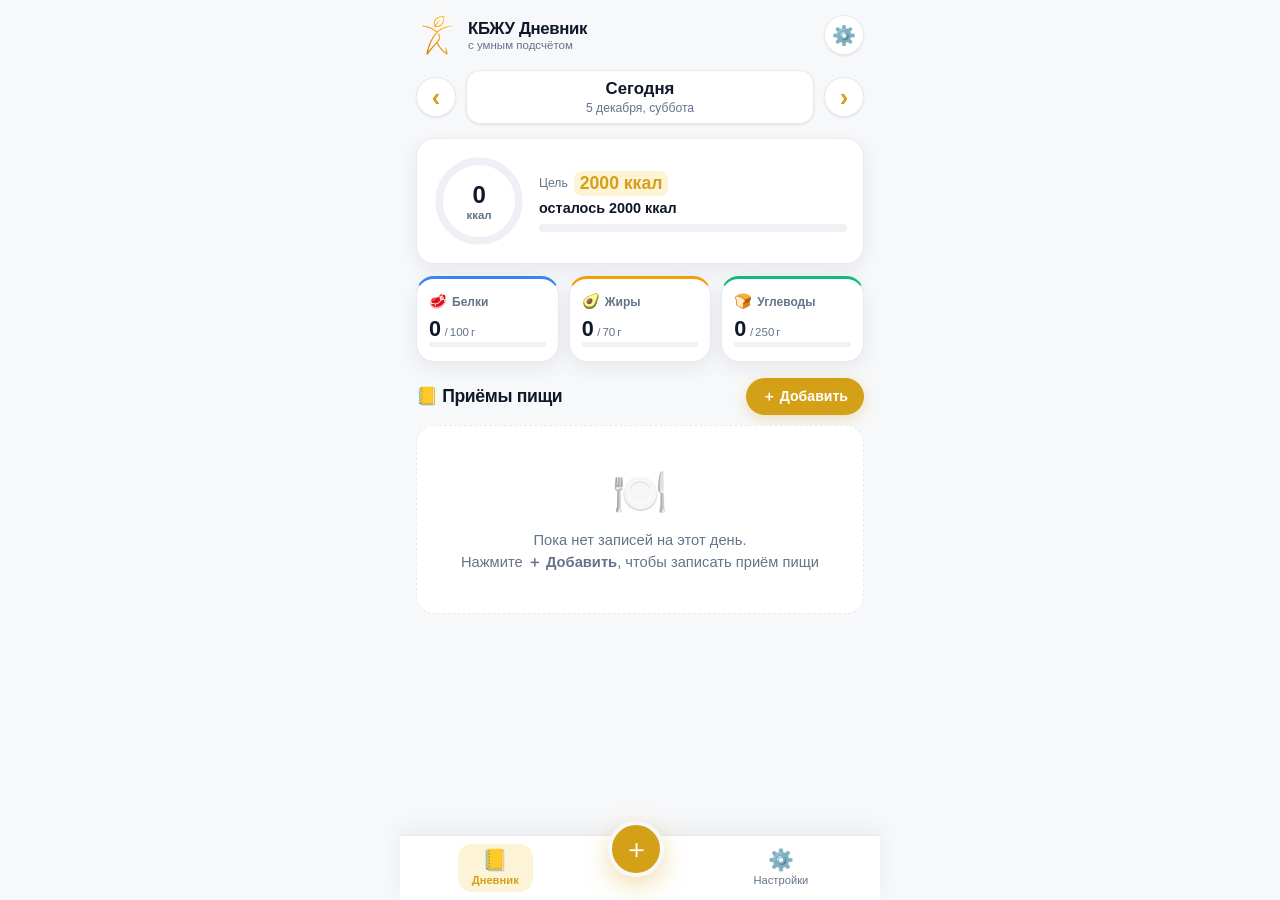
==== index.html @ a39c1c0c "Add edit entry feature" ====
<!DOCTYPE html>
<html lang="ru">
<head>
  <meta charset="UTF-8">
  <meta name="viewport" content="width=device-width, initial-scale=1.0, viewport-fit=cover, user-scalable=no">
  <meta name="theme-color" content="#d4a017">
  <meta name="description" content="Дневник питания: считайте КБЖУ по фото с помощью нейросети">
  <title>КБЖУ Дневник</title>
  <link rel="manifest" href="manifest.webmanifest">
  <link rel="shortcut icon" href="icons/favicon-32.png">
  <link rel="icon" type="image/png" href="icons/favicon-32.png">
  <link rel="apple-touch-icon" href="icons/apple-touch-icon.png">
  <meta name="mobile-web-app-capable" content="yes">
  <meta name="apple-mobile-web-app-capable" content="yes">
  <meta name="apple-mobile-web-app-status-bar-style" content="black-translucent">
  <meta name="apple-mobile-web-app-title" content="КБЖУ">
  <link rel="stylesheet" href="css/style.css">
</head>
<body>
<div id="app">

  <!-- ================= Экран: Дневник ================= -->
  <main class="screen active" id="screen-diary">
    <header class="app-header">
      <div class="header-top">
        <div class="brand">
          <span class="brand-logo"><img src="logo.png" alt="КБЖУ Дневник"></span>
          <div>
            <h1 class="brand-name">КБЖУ Дневник</h1>
            <p class="brand-tag">с умным подсчётом</p>
          </div>
        </div>
        <div class="header-actions">
          <button class="icon-btn soft settings-btn" data-screen="screen-settings" aria-label="Настройки">⚙️</button>
        </div>
      </div>

      <div class="date-nav">
        <button class="icon-btn nav-arrow" id="btn-prev-day" aria-label="Предыдущий день">‹</button>
        <button class="date-btn" id="btn-date" aria-label="Выбрать дату">
          <span class="date-title" id="date-title">Сегодня</span>
          <span class="date-sub" id="date-sub"></span>
        </button>
        <button class="icon-btn nav-arrow" id="btn-next-day" aria-label="Следующий день">›</button>
      </div>
      <input type="date" id="date-picker" class="hidden" tabindex="-1">
    </header>

    <div class="screen-body">

      <!-- Блок калорий -->
      <section class="hero-card card">
        <div class="hero-ring">
          <svg viewBox="0 0 120 120" class="ring-svg">
            <circle class="ring-bg" cx="60" cy="60" r="52"></circle>
            <circle class="ring-fill" id="kcal-ring" cx="60" cy="60" r="52"></circle>
          </svg>
          <div class="ring-center">
            <span class="ring-value" id="kcal-now">0</span>
            <span class="ring-label">ккал</span>
          </div>
        </div>
        <div class="hero-info">
          <div class="hero-goal">
            <span class="hero-goal-label">Цель</span>
            <button class="hero-goal-value" id="btn-date2"> <span id="kcal-goal">2000</span> ккал</button>
          </div>
          <div class="hero-remain" id="kcal-remain">осталось 2000</div>
          <div class="hero-progress">
            <div class="bar"><div class="bar-fill kcal" id="kcal-bar"></div></div>
          </div>
        </div>
      </section>

      <!-- Макронутриенты -->
      <section class="macro-grid">
        <div class="card macro-card protein-card">
          <div class="macro-head">
            <span class="macro-icon">🥩</span>
            <span>Белки</span>
          </div>
          <div class="macro-nums"><b id="protein-now">0</b><span class="macro-slash">/<span id="protein-goal">100</span> г</span></div>
          <div class="bar thin"><div class="bar-fill protein" id="protein-bar"></div></div>
        </div>
        <div class="card macro-card fats-card">
          <div class="macro-head">
            <span class="macro-icon">🥑</span>
            <span>Жиры</span>
          </div>
          <div class="macro-nums"><b id="fats-now">0</b><span class="macro-slash">/<span id="fats-goal">70</span> г</span></div>
          <div class="bar thin"><div class="bar-fill fats" id="fats-bar"></div></div>
        </div>
        <div class="card macro-card carbs-card">
          <div class="macro-head">
            <span class="macro-icon">🍞</span>
            <span>Углеводы</span>
          </div>
          <div class="macro-nums"><b id="carbs-now">0</b><span class="macro-slash">/<span id="carbs-goal">250</span> г</span></div>
          <div class="bar thin"><div class="bar-fill carbs" id="carbs-bar"></div></div>
        </div>
      </section>

      <!-- Избранное -->
      <section class="favorites-section" id="favorites-section">
        <div class="section-head">
          <h2>⭐ Избранное</h2>
          <span class="section-sub" id="fav-count"></span>
        </div>
        <div class="favorites-scroll" id="favorites-list"></div>
      </section>

      <!-- Записи -->
      <section class="entries-section">
        <div class="section-head">
          <h2>📒 Приёмы пищи</h2>
          <button class="btn-add-simple" id="btn-add-simple">＋ Добавить</button>
        </div>
        <div class="entries" id="entries-list"></div>
      </section>

    </div>
  </main>

  <!-- ================= Экран: Настройки ================= -->
  <main class="screen" id="screen-settings">
    <header class="app-header">
      <div class="settings-title">
        <button class="icon-btn soft" data-screen="screen-diary" aria-label="Назад">‹</button>
        <h1 class="page-title">Настройки</h1>
      </div>
    </header>

    <div class="screen-body">
      <section class="card settings-section">
        <h2>🎯 Дневная норма КБЖУ</h2>
        <div class="field">
          <label for="set-cal">Калории, ккал</label>
          <input type="number" id="set-cal" min="0" step="1" inputmode="numeric" autocomplete="off">
        </div>
        <div class="grid-2">
          <div class="field">
            <label for="set-protein">Белки, г</label>
            <input type="number" id="set-protein" min="0" step="1" inputmode="numeric" autocomplete="off">
          </div>
          <div class="field">
            <label for="set-fats">Жиры, г</label>
            <input type="number" id="set-fats" min="0" step="1" inputmode="numeric" autocomplete="off">
          </div>
        </div>
        <div class="field">
          <label for="set-carbs">Углеводы, г</label>
          <input type="number" id="set-carbs" min="0" step="1" inputmode="numeric" autocomplete="off">
        </div>
      </section>

      <section class="card settings-section">
        <h2>🤖 Нейросеть</h2>
        <p class="hint-center">Готово — нейросеть подключена автоматически. Ключ Gemini хранится только на Cloudflare Worker и не виден в коде приложения.</p>
        <div class="field" style="margin-top: 12px;">
          <label for="set-model">Модель</label>
          <select id="set-model">
            <option value="auto">🤖 Автоматически (рекомендуется)</option>
            <option value="gemini-flash-latest">Gemini Flash Latest</option>
            <option value="gemini-2.5-flash">Gemini 2.5 Flash</option>
            <option value="gemini-2.5-flash-lite">Gemini 2.5 Flash Lite</option>
            <option value="gemini-2.0-flash-preview">Gemini 2.0 Flash Preview</option>
          </select>
        </div>
      </section>

      <section class="card settings-section">
        <h2>📱 Установка на телефон</h2>
        <ol class="help-list">
          <li>Откройте адрес приложения в Chrome на Android</li>
          <li>Меню ⋮ → «Добавить на главный экран» или «Установить приложение»</li>
          <li>Иконка появится на рабочем столе — запускайте как обычное приложение</li>
        </ol>
      </section>

      <div class="settings-actions">
        <button class="primary big full" id="btn-save-settings">Сохранить</button>
        <button class="danger full" id="btn-clear-data">Стереть все данные</button>
      </div>
    </div>
  </main>

  <!-- ================= Нижняя навигация ================= -->
  <nav class="bottom-nav">
    <button class="nav-btn active" data-screen="screen-diary">
      <span class="nav-ico">📒</span><span>Дневник</span>
    </button>
    <button class="nav-fab" id="nav-add" aria-label="Добавить приём пищи">
      <span class="fab-plus">＋</span>
    </button>
    <button class="nav-btn" data-screen="screen-settings">
      <span class="nav-ico">⚙️</span><span>Настройки</span>
    </button>
  </nav>

  <!-- ================= Оверлей: фото / описание / результат ================= -->
  <div class="overlay hidden" id="overlay-add">
    <div class="overlay-inner">

      <!-- Шаг 1: ввод -->
      <section class="flow visible" id="flow-capture">
        <header class="flow-head">
          <h2>Новый приём пищи</h2>
          <button class="icon-btn" id="btn-close-flow" aria-label="Закрыть">✕</button>
        </header>

        <div class="flow-scroll">
          <input type="file" accept="image/*" id="file-input" class="hidden">
          <input type="file" accept="image/*" capture="environment" id="camera-input" class="hidden">

          <div class="photo-area" id="photo-area">
            <img id="photo-preview" class="hidden" alt="Фото блюда">
            <button class="photo-retake hidden" id="btn-retake-photo">↺ Переснять</button>
            <div class="photo-empty" id="photo-empty">
              <div class="photo-ico">🍽️</div>
              <p class="photo-hint">Сфотографируйте блюдо целиком — так расчёт будет точнее</p>
              <button class="primary big" id="btn-take-photo">📷 Сделать фото</button>
              <button class="ghost big" id="btn-choose-photo">🖼 Из галереи</button>
            </div>
          </div>

          <div class="desc-card">
            <div class="desc-head">
              <span class="desc-label">✍️ Описание блюда <span class="desc-optional">(необязательно)</span></span>
              <span class="desc-count" id="desc-count">0 / 300</span>
            </div>
            <textarea id="add-description" rows="3" maxlength="300" placeholder="Например: «овсянка на молоке с бананом и орехами»"></textarea>
            <p class="desc-hint">Может заменить фото — просто опишите блюдо словами</p>
          </div>

          <button class="primary big full" id="btn-analyze" disabled>✨ Рассчитать КБЖУ</button>
          <p class="hint-center" id="analyze-hint">Добавьте фото или опишите блюдо — нейросеть рассчитает КБЖУ</p>
        </div>
      </section>

      <!-- Шаг 2: загрузка -->
      <section class="flow" id="flow-loading">
        <div class="loading-wrap">
          <div class="spinner"></div>
          <p class="loading-text">Нейросеть анализирует…</p>
          <p class="hint-center">Обычно 5–15 секунд</p>
        </div>
      </section>

      <!-- Шаг 3: результат -->
      <section class="flow" id="flow-result">
        <header class="flow-head">
          <h2 id="result-title">Результат</h2>
          <button class="icon-btn" id="btn-close-result" aria-label="Закрыть">✕</button>
        </header>

        <div class="result-scroll">
          <img class="result-photo hidden" id="result-photo" alt="Фото блюда">
          <p class="hint-center accent" id="result-date-note"></p>

          <div class="field">
            <label for="result-name">Название блюда</label>
            <input type="text" id="result-name" placeholder="Например: Овсянка с бананом" autocomplete="off">
          </div>

          <div class="grid-2">
            <div class="field">
              <label for="result-weight">Вес порции, г</label>
              <input type="number" id="result-weight" min="0" step="1" inputmode="decimal" autocomplete="off">
            </div>
            <div class="field">
              <label for="result-cal">Калории, ккал</label>
              <input type="number" id="result-cal" min="0" step="1" inputmode="decimal" autocomplete="off">
            </div>
          </div>

          <div class="grid-3">
            <div class="field">
              <label for="result-protein">Белки, г</label>
              <input type="number" id="result-protein" min="0" step="0.1" inputmode="decimal" autocomplete="off">
            </div>
            <div class="field">
              <label for="result-fats">Жиры, г</label>
              <input type="number" id="result-fats" min="0" step="0.1" inputmode="decimal" autocomplete="off">
            </div>
            <div class="field">
              <label for="result-carbs">Углеводы, г</label>
              <input type="number" id="result-carbs" min="0" step="0.1" inputmode="decimal" autocomplete="off">
            </div>
          </div>

          <div class="field">
            <label for="result-desc">Описание</label>
            <textarea id="result-desc" rows="2" maxlength="300" placeholder="Дополнительная информация о приёме пищи"></textarea>
          </div>

          <button class="primary big full" id="btn-save-result">✓ Сохранить в дневник</button>
          <button class="fav-btn full" id="btn-save-favorite">⭐ Сохранить в избранное</button>
          <div class="result-row">
            <button class="ghost" id="btn-back-capture">↺ Переснять</button>
            <button class="danger ghost" id="btn-delete-result">🗑 Удалить</button>
          </div>
        </div>
      </section>

    </div>
  </div>

  <div class="toast" id="toast"></div>
</div>

<script src="js/db.js"></script>
<script src="js/api.js"></script>
<script src="js/app.js"></script>
<script>
  if ('serviceWorker' in navigator) {
    window.addEventListener('load', () => {
      navigator.serviceWorker.register('./sw.js').catch(() => {});
    });
  }
</script>
</body>
</html>
---- css/style.css ----
/* ============================================================
   КБЖУ Дневник — премиальный минимализм
   Без градиентов, золотая палитра
   ============================================================ */

* {
  box-sizing: border-box;
  margin: 0;
  padding: 0;
  -webkit-tap-highlight-color: transparent;
}

:root {
  --bg: #f7f8fa;
  --card: #ffffff;
  --text: #0f172a;
  --text-2: #64748b;
  --text-3: #94a3b8;
  --border: #e7eaf0;
  --primary: #d4a017;
  --primary-dark: #b8860b;
  --primary-light: #fdf3d7;
  --accent-blue: #3b82f6;
  --accent-green: #10b981;
  --accent-yellow: #f59e0b;
  --danger: #ef4444;
  --shadow-sm: 0 1px 3px rgba(15, 23, 42, 0.06), 0 1px 2px rgba(15, 23, 42, 0.04);
  --shadow-md: 0 6px 20px rgba(15, 23, 42, 0.07);
  --shadow-lg: 0 16px 40px rgba(15, 23, 42, 0.14);
  --radius: 18px;
  --radius-sm: 12px;
  font-size: 16px;
}

html, body {
  height: 100%;
  overflow: hidden;
  overscroll-behavior: none;
}

body {
  font-family: -apple-system, BlinkMacSystemFont, 'Segoe UI', Roboto, 'Noto Sans', sans-serif;
  background: var(--bg);
  color: var(--text);
  -webkit-user-select: none;
  user-select: none;
  font-feature-settings: 'tnum' 1, 'cv05' 1;
  -webkit-font-smoothing: antialiased;
}

#app {
  height: 100dvh;
  max-width: 480px;
  margin: 0 auto;
  display: flex;
  flex-direction: column;
  background: var(--bg);
  position: relative;
}

input, textarea, select {
  -webkit-user-select: text;
  user-select: text;
}

button {
  border: none;
  font-family: inherit;
  font-size: 1rem;
  cursor: pointer;
  background: none;
  color: inherit;
  touch-action: manipulation;
}

input[type="number"]::-webkit-inner-spin-button,
input[type="number"]::-webkit-outer-spin-button {
  -webkit-appearance: none;
  margin: 0;
}

.hidden { display: none !important; }

/* ============ Анимации ============ */

@keyframes fade-up {
  from { opacity: 0; transform: translateY(14px); }
  to   { opacity: 1; transform: none; }
}

@keyframes fade-in {
  from { opacity: 0; }
  to   { opacity: 1; }
}

@keyframes scale-in {
  from { opacity: 0; transform: scale(0.96); }
  to   { opacity: 1; transform: scale(1); }
}

@keyframes pulse-glow {
  0%, 100% { box-shadow: 0 8px 24px rgba(212, 160, 23, 0.28); }
  50%      { box-shadow: 0 8px 32px rgba(212, 160, 23, 0.42); }
}

@keyframes spin {
  to { transform: rotate(360deg); }
}

/* ============ Экраны ============ */
.screen {
  display: none;
  flex: 1;
  overflow-y: auto;
  padding: 0 16px calc(96px + env(safe-area-inset-bottom));
  -webkit-overflow-scrolling: touch;
  scrollbar-width: none;
}
.screen::-webkit-scrollbar { display: none; }
.screen.active {
  display: block;
  animation: fade-in 0.22s ease;
}

.screen-body {
  margin-top: 4px;
}

/* ============ Шапка ============ */
.app-header {
  position: sticky;
  top: 0;
  z-index: 10;
  background: var(--bg);
  padding: calc(14px + env(safe-area-inset-top)) 0 10px;
}

.header-top {
  display: flex;
  align-items: center;
  justify-content: space-between;
  margin-bottom: 14px;
}

.brand {
  display: flex;
  align-items: center;
  gap: 10px;
}

.brand-logo {
  width: 42px;
  height: 42px;
  display: flex;
  align-items: center;
  justify-content: center;
  font-size: 1.5rem;
  flex-shrink: 0;
}

.brand-logo img {
  width: 100%;
  height: 100%;
  object-fit: contain;
  display: block;
}

.brand-name {
  font-size: 1.05rem;
  font-weight: 800;
  line-height: 1.2;
  color: var(--text);
  letter-spacing: -0.02em;
}

.brand-tag {
  font-size: 0.72rem;
  color: var(--text-2);
}

.header-actions {
  display: flex;
  gap: 8px;
}

.icon-btn {
  width: 40px;
  height: 40px;
  border-radius: 50%;
  display: flex;
  align-items: center;
  justify-content: center;
  font-size: 1.2rem;
  flex-shrink: 0;
  transition: transform 0.15s ease, background 0.15s ease;
}
.icon-btn:active { transform: scale(0.9); }

.icon-btn.soft {
  background: var(--card);
  border: 1px solid var(--border);
  box-shadow: var(--shadow-sm);
  color: var(--text);
}

/* Навигация по дате */
.date-nav {
  display: flex;
  align-items: center;
  gap: 10px;
}

.nav-arrow {
  background: var(--card);
  border: 1px solid var(--border);
  color: var(--primary);
  box-shadow: var(--shadow-sm);
  font-size: 1.6rem;
  font-weight: 700;
  transition: transform 0.15s ease;
}
.nav-arrow:active { transform: scale(0.88); }

.date-btn {
  flex: 1;
  display: flex;
  flex-direction: column;
  align-items: center;
  padding: 8px 10px;
  border-radius: 14px;
  background: var(--card);
  border: 1px solid var(--border);
  box-shadow: var(--shadow-sm);
  transition: border-color 0.2s;
}
.date-btn:active { border-color: var(--primary); }
.date-title { font-weight: 800; font-size: 1.05rem; }
.date-sub { font-size: 0.76rem; color: var(--text-2); margin-top: 2px; }

.page-title {
  font-size: 1.3rem;
  font-weight: 800;
  letter-spacing: -0.02em;
}

.settings-title {
  display: flex;
  align-items: center;
  gap: 12px;
}

/* ============ Карточки ============ */
.card {
  background: var(--card);
  border-radius: var(--radius);
  box-shadow: var(--shadow-md);
  border: 1px solid var(--border);
  animation: fade-up 0.35s cubic-bezier(0.22, 1, 0.36, 1) both;
}

/* ============ Hero-карточка калорий ============ */
.hero-card {
  display: flex;
  align-items: center;
  gap: 14px;
  padding: 16px;
  margin-bottom: 12px;
  background: var(--card);
  border: 1px solid var(--border);
  animation-delay: 0.02s;
  min-width: 0;
}

.hero-ring {
  position: relative;
  width: 92px;
  height: 92px;
  flex-shrink: 0;
}

.ring-svg {
  width: 92px;
  height: 92px;
  transform: rotate(-90deg);
}

.ring-bg {
  fill: none;
  stroke: #eef0f5;
  stroke-width: 10;
}

.ring-fill {
  fill: none;
  stroke: var(--primary);
  stroke-width: 10;
  stroke-linecap: round;
  stroke-dasharray: 326.7;
  stroke-dashoffset: 326.7;
  transition: stroke-dashoffset 0.9s cubic-bezier(0.22, 1, 0.36, 1);
}

.ring-center {
  position: absolute;
  inset: 0;
  display: flex;
  flex-direction: column;
  align-items: center;
  justify-content: center;
}

.ring-value {
  font-size: 1.5rem;
  font-weight: 800;
  font-variant-numeric: tabular-nums;
  letter-spacing: -0.02em;
}

.ring-label {
  font-size: 0.72rem;
  color: var(--text-2);
  font-weight: 600;
}

.hero-info {
  flex: 1;
  min-width: 0;
}

.hero-goal {
  display: flex;
  align-items: center;
  gap: 6px;
}

.hero-goal-label {
  font-size: 0.76rem;
  color: var(--text-2);
}

.hero-goal-value {
  font-size: 1.1rem;
  font-weight: 800;
  color: var(--primary);
  padding: 2px 6px;
  border-radius: 8px;
  background: var(--primary-light);
}

.hero-remain {
  font-size: 0.9rem;
  font-weight: 600;
  color: var(--text);
  margin-top: 4px;
  min-width: 0;
  overflow: hidden;
  text-overflow: ellipsis;
  white-space: nowrap;
}

.hero-progress {
  margin-top: 8px;
}

/* Бары прогресса */
.bar {
  height: 8px;
  background: #f0f1f5;
  border-radius: 999px;
  overflow: hidden;
}
.bar.thin { height: 5px; }

.bar-fill {
  height: 100%;
  border-radius: 999px;
  width: 0%;
  transition: width 0.7s cubic-bezier(0.22, 1, 0.36, 1);
}
.bar-fill.kcal { background: var(--primary); }
.bar-fill.protein { background: var(--accent-blue); }
.bar-fill.fats { background: var(--accent-yellow); }
.bar-fill.carbs { background: var(--accent-green); }
.bar-fill.over { background: var(--danger) !important; }

/* ============ Макронутриенты ============ */
.macro-grid {
  display: grid;
  grid-template-columns: repeat(3, 1fr);
  gap: 10px;
  margin-bottom: 12px;
}

.macro-card {
  padding: 14px 12px;
  min-width: 0;
  transition: transform 0.15s ease, box-shadow 0.2s ease;
  animation-delay: 0.06s;
}
.macro-card:nth-child(2) { animation-delay: 0.1s; }
.macro-card:nth-child(3) { animation-delay: 0.14s; }
.macro-card:active {
  transform: translateY(-1px) scale(0.98);
  box-shadow: var(--shadow-lg);
}

.protein-card { border-top: 3px solid var(--accent-blue); }
.fats-card { border-top: 3px solid var(--accent-yellow); }
.carbs-card { border-top: 3px solid var(--accent-green); }

.macro-head {
  display: flex;
  align-items: center;
  gap: 5px;
  font-size: 0.75rem;
  font-weight: 700;
  color: var(--text-2);
  min-width: 0;
  white-space: nowrap;
  overflow: hidden;
  text-overflow: ellipsis;
}

.macro-icon { font-size: 0.9rem; flex-shrink: 0; }

.macro-nums {
  display: flex;
  align-items: baseline;
  flex-wrap: wrap;
  gap: 2px 4px;
  margin-top: 6px;
  min-width: 0;
  max-width: 100%;
}
.macro-nums b {
  font-size: 1.35rem;
  font-variant-numeric: tabular-nums;
  letter-spacing: -0.02em;
  overflow: hidden;
}
.macro-slash {
  font-size: 0.72rem;
  color: var(--text-2);
  display: flex;
  gap: 2px;
  white-space: nowrap;
  overflow: hidden;
}

/* ============ Секции ============ */
.section-head {
  display: flex;
  align-items: center;
  justify-content: space-between;
  margin: 16px 0 10px;
  gap: 10px;
  min-width: 0;
}
.section-head h2 {
  font-size: 1.1rem;
  font-weight: 800;
  letter-spacing: -0.02em;
  min-width: 0;
  white-space: nowrap;
  overflow: hidden;
  text-overflow: ellipsis;
}
.section-sub {
  font-size: 0.76rem;
  color: var(--text-2);
  background: var(--card);
  border: 1px solid var(--border);
  padding: 3px 10px;
  border-radius: 999px;
}

/* ============ Кнопки ============ */
.btn-add-simple {
  background: var(--primary);
  color: #fff;
  font-weight: 700;
  padding: 9px 16px;
  font-size: 0.88rem;
  border-radius: 999px;
  box-shadow: 0 4px 14px rgba(212, 160, 23, 0.28);
  transition: transform 0.15s ease, box-shadow 0.2s ease;
  flex-shrink: 0;
  white-space: nowrap;
}
.btn-add-simple:active {
  transform: scale(0.94);
  box-shadow: 0 2px 8px rgba(212, 160, 23, 0.2);
}

.primary {
  background: var(--primary);
  color: #fff;
  font-weight: 700;
  border-radius: 14px;
  padding: 14px 20px;
  font-size: 1rem;
  box-shadow: 0 6px 18px rgba(212, 160, 23, 0.28);
  transition: transform 0.15s ease, box-shadow 0.2s ease, opacity 0.2s;
}
.primary:active {
  transform: scale(0.97) translateY(1px);
  box-shadow: 0 3px 10px rgba(212, 160, 23, 0.22);
}
.primary:disabled {
  background: #d8dae3;
  color: #fff;
  box-shadow: none;
  cursor: not-allowed;
}
.primary.big { padding: 16px 20px; font-size: 1.05rem; border-radius: 16px; }
.primary.full, .ghost.full, .fav-btn.full { width: 100%; }

.ghost {
  background: var(--primary-light);
  color: var(--primary-dark);
  font-weight: 700;
  border-radius: 14px;
  padding: 13px 20px;
  font-size: 0.95rem;
  transition: background 0.2s ease, transform 0.15s ease;
}
.ghost:active { background: #f5ecd5; transform: scale(0.97); }
.ghost.big { padding: 15px 20px; font-size: 1rem; }

.fav-btn {
  background: var(--accent-green);
  color: #fff;
  font-weight: 700;
  border-radius: 14px;
  padding: 14px 20px;
  font-size: 1rem;
  margin-top: 8px;
  box-shadow: 0 6px 18px rgba(16, 185, 129, 0.28);
  transition: transform 0.15s ease, box-shadow 0.2s ease;
}
.fav-btn:active {
  transform: scale(0.97);
  box-shadow: 0 3px 10px rgba(16, 185, 129, 0.22);
}

.btn-key {
  width: 100%;
  margin-top: 12px;
  padding: 12px;
  border-radius: var(--radius-sm);
  background: var(--bg);
  color: var(--text);
  font-weight: 600;
  font-size: 0.92rem;
  border: 1px solid var(--border);
}
.btn-key:active { background: #eceef5; }

.danger { color: var(--danger); }
.danger.ghost {
  background: #fef2f2;
  color: var(--danger);
}
.danger.full {
  background: #fef2f2;
  color: var(--danger);
  width: 100%;
  border-radius: 14px;
  padding: 13px;
  font-weight: 700;
  transition: background 0.2s ease;
}
.danger.full:active { background: #fde2e2; }

/* ============ Формы ============ */
.field { margin-bottom: 12px; }
.field:last-child { margin-bottom: 0; }

.field label {
  display: block;
  font-size: 0.84rem;
  color: var(--text-2);
  margin-bottom: 6px;
  font-weight: 600;
}

.field input,
.field textarea,
.field select {
  width: 100%;
  padding: 12px 14px;
  border: 1.5px solid var(--border);
  border-radius: var(--radius-sm);
  font-size: 1rem;
  font-family: inherit;
  background: var(--bg);
  color: var(--text);
  outline: none;
  transition: border-color 0.2s, box-shadow 0.2s, background 0.2s;
}
.field input:focus,
.field textarea:focus,
.field select:focus {
  border-color: var(--primary);
  background: #fff;
  box-shadow: 0 0 0 3px rgba(212, 160, 23, 0.1);
}
.field textarea { resize: none; }

.grid-2 {
  display: grid;
  grid-template-columns: 1fr 1fr;
  gap: 10px;
}
.grid-3 {
  display: grid;
  grid-template-columns: repeat(3, 1fr);
  gap: 8px;
}

/* ============ Настройки ============ */
.settings-section {
  padding: 16px;
  margin-bottom: 14px;
}
.settings-section:nth-child(2) { animation-delay: 0.05s; }
.settings-section:nth-child(3) { animation-delay: 0.1s; }
.settings-section h2 {
  font-size: 1.02rem;
  font-weight: 800;
  margin-bottom: 14px;
  letter-spacing: -0.01em;
}

.help-list {
  padding-left: 18px;
  font-size: 0.9rem;
  line-height: 1.7;
}

.settings-actions {
  display: flex;
  flex-direction: column;
  gap: 10px;
  margin-top: 20px;
  padding-bottom: 20px;
}

/* ============ Записи дневника ============ */
.entries {
  display: flex;
  flex-direction: column;
  gap: 10px;
}

.entry-card {
  background: var(--card);
  border-radius: 14px;
  border: 1px solid var(--border);
  box-shadow: var(--shadow-sm);
  overflow: hidden;
  animation: fade-up 0.4s cubic-bezier(0.22, 1, 0.36, 1) both;
  transition: transform 0.15s ease, box-shadow 0.2s ease;
}
.entry-card:active {
  transform: scale(0.99);
  box-shadow: var(--shadow-md);
}

.entry-main {
  display: flex;
  align-items: center;
  gap: 10px;
  padding: 12px;
  min-width: 0;
}

.entry-photo-wrap {
  width: 56px;
  height: 56px;
  border-radius: var(--radius-sm);
  overflow: hidden;
  background: var(--primary-light);
  display: flex;
  align-items: center;
  justify-content: center;
  flex-shrink: 0;
}
.entry-photo-wrap img { width: 100%; height: 100%; object-fit: cover; }
.entry-emoji { font-size: 1.7rem; }

.entry-info { flex: 1; min-width: 0; }

.entry-name {
  font-weight: 700;
  font-size: 0.96rem;
  white-space: nowrap;
  overflow: hidden;
  text-overflow: ellipsis;
}

.entry-desc {
  font-size: 0.8rem;
  color: var(--text-2);
  margin-top: 2px;
  white-space: nowrap;
  overflow: hidden;
  text-overflow: ellipsis;
}

.entry-kcal {
  font-weight: 800;
  color: var(--primary);
  font-size: 1.05rem;
  white-space: nowrap;
  font-variant-numeric: tabular-nums;
  flex-shrink: 0;
}

.entry-del {
  padding: 4px;
  color: var(--text-2);
  font-size: 1rem;
  flex-shrink: 0;
  transition: color 0.15s;
}
.entry-del:active { color: var(--danger); }

/* Макросы: переносятся на новую строку, если не влезают */
.entry-macros {
  display: flex;
  flex-wrap: wrap;
  gap: 6px 14px;
  padding: 0 12px 10px 80px;
  font-size: 0.74rem;
  color: var(--text-2);
  min-width: 0;
}
.entry-macros b { color: var(--text); font-weight: 600; }
.entry-macros span { display: flex; align-items: center; gap: 3px; white-space: nowrap; }

.entry-other-row {
  display: flex;
  flex-wrap: wrap;
  align-items: center;
  justify-content: space-between;
  gap: 6px 10px;
  padding: 0 12px 10px 80px;
  min-width: 0;
}

.entry-time {
  font-size: 0.76rem;
  color: var(--text-2);
  white-space: nowrap;
}

.entry-edit-btn {
  color: var(--primary);
  font-size: 0.82rem;
  font-weight: 600;
  padding: 4px 8px;
  border-radius: 8px;
  transition: background 0.15s;
}
.entry-edit-btn:active { background: var(--primary-light); }

.entry-del-btn {
  color: var(--danger);
  font-size: 0.82rem;
  font-weight: 600;
  padding: 4px 8px;
  border-radius: 8px;
  transition: background 0.15s;
}
.entry-del-btn:active { background: #fee; }


.empty-state {
  text-align: center;
  padding: 40px 20px;
  color: var(--text-2);
  background: var(--card);
  border: 1.5px dashed var(--border);
  border-radius: var(--radius);
  animation: fade-up 0.3s ease both;
}
.empty-state .emoji { font-size: 2.8rem; display: block; margin-bottom: 10px; }
.empty-state p { font-size: 0.92rem; line-height: 1.5; }

/* ============ Избранное ============ */
.favorites-section.hidden-section { display: none; }

.favorites-scroll {
  display: flex;
  gap: 10px;
  overflow-x: auto;
  padding: 4px 2px 8px;
  scrollbar-width: none;
  -webkit-overflow-scrolling: touch;
}
.favorites-scroll::-webkit-scrollbar { display: none; }

.fav-chip {
  flex-shrink: 0;
  background: var(--card);
  border: 1px solid var(--border);
  border-radius: 14px;
  padding: 10px 14px;
  min-width: 160px;
  max-width: 220px;
  box-shadow: var(--shadow-sm);
  text-align: left;
  transition: transform 0.15s ease, box-shadow 0.2s ease;
  animation: fade-up 0.4s cubic-bezier(0.22, 1, 0.36, 1) both;
}
.fav-chip:active {
  transform: scale(0.96);
  box-shadow: var(--shadow-md);
}

.fav-chip-name {
  font-weight: 700;
  font-size: 0.9rem;
  white-space: nowrap;
  overflow: hidden;
  text-overflow: ellipsis;
}

.fav-chip-kcal {
  font-size: 0.78rem;
  color: var(--primary);
  font-weight: 700;
  margin-top: 4px;
  font-variant-numeric: tabular-nums;
}

.fav-chip-macros {
  display: flex;
  gap: 8px;
  margin-top: 4px;
  font-size: 0.68rem;
  color: var(--text-2);
}

.fav-chip-del {
  position: absolute;
  top: 6px;
  right: 8px;
  color: var(--text-2);
  font-size: 0.85rem;
  padding: 2px 4px;
  border-radius: 50%;
}
.fav-chip-del:active { color: var(--danger); }

.fav-chip { position: relative; }

.empty-mini {
  text-align: center;
  padding: 14px;
  color: var(--text-2);
  font-size: 0.86rem;
  background: var(--card);
  border: 1.5px dashed var(--border);
  border-radius: var(--radius);
  flex: 1;
  min-width: 100%;
}

/* ============ Нижняя навигация ============ */
.bottom-nav {
  position: fixed;
  bottom: 0;
  left: 50%;
  transform: translateX(-50%);
  width: 100%;
  max-width: 480px;
  background: rgba(255, 255, 255, 0.92);
  backdrop-filter: blur(14px);
  -webkit-backdrop-filter: blur(14px);
  border-top: 1px solid var(--border);
  display: flex;
  align-items: center;
  justify-content: space-around;
  padding: 8px 20px calc(8px + env(safe-area-inset-bottom));
  z-index: 50;
  box-shadow: 0 -6px 24px rgba(15, 23, 42, 0.06);
}

.nav-btn {
  display: flex;
  flex-direction: column;
  align-items: center;
  gap: 3px;
  font-size: 0.7rem;
  color: var(--text-2);
  padding: 6px 14px;
  border-radius: 14px;
  transition: color 0.2s ease, background 0.2s ease, transform 0.15s ease;
}
.nav-btn:active { transform: scale(0.92); }
.nav-btn.active {
  color: var(--primary);
  font-weight: 700;
  background: var(--primary-light);
}
.nav-ico { font-size: 1.3rem; line-height: 1; }

.nav-fab {
  width: 56px;
  height: 56px;
  border-radius: 50%;
  background: var(--primary);
  color: #fff;
  display: flex;
  align-items: center;
  justify-content: center;
  box-shadow: 0 8px 24px rgba(212, 160, 23, 0.35);
  margin-top: -30px;
  transform: translateY(-4px);
  border: 4px solid var(--bg);
  transition: transform 0.15s ease, box-shadow 0.2s ease;
  animation: pulse-glow 2.6s ease-in-out infinite;
}
.nav-fab:active {
  transform: translateY(-2px) scale(0.93);
  animation: none;
}

.fab-plus {
  font-size: 1.7rem;
  font-weight: 400;
  line-height: 1;
}

/* ============ Оверлей ============ */
.overlay {
  position: fixed;
  inset: 0;
  background: rgba(15, 23, 42, 0.55);
  backdrop-filter: blur(6px);
  -webkit-backdrop-filter: blur(6px);
  z-index: 100;
  display: flex;
  align-items: center;
  justify-content: center;
  animation: fade-in 0.18s ease;
}

.overlay-inner {
  width: 100%;
  max-width: 480px;
  height: 100dvh;
  background: var(--bg);
  position: relative;
  display: flex;
  flex-direction: column;
  animation: scale-in 0.28s cubic-bezier(0.22, 1, 0.36, 1) both;
}

.flow {
  display: none;
  flex: 1;
  flex-direction: column;
  padding: 0 16px;
  overflow-y: hidden;
}
.flow.visible { display: flex; }

.flow-head {
  display: flex;
  align-items: center;
  justify-content: space-between;
  padding: calc(18px + env(safe-area-inset-top)) 0 12px;
  flex-shrink: 0;
  animation: fade-up 0.3s ease both;
}
.flow-head h2 { font-size: 1.2rem; font-weight: 800; letter-spacing: -0.02em; }

.flow-scroll {
  flex: 1;
  overflow-y: auto;
  padding-bottom: calc(20px + env(safe-area-inset-bottom));
  scrollbar-width: none;
  -webkit-overflow-scrolling: touch;
}
.flow-scroll::-webkit-scrollbar { display: none; }

/* ============ Шаг: фото ============ */
.photo-area {
  position: relative;
  border-radius: var(--radius);
  overflow: hidden;
  background: var(--card);
  border: 2px dashed var(--border);
  min-height: 240px;
  display: flex;
  align-items: center;
  justify-content: center;
  margin-bottom: 14px;
  transition: border-color 0.2s ease, box-shadow 0.2s ease;
  animation: fade-up 0.35s ease both;
}

.photo-area.has-photo {
  border-style: solid;
  border-color: var(--primary);
  padding: 0;
}

.photo-area img {
  width: 100%;
  max-height: 46dvh;
  object-fit: contain;
  display: block;
  background: #000;
}

.photo-empty {
  text-align: center;
  padding: 26px 22px;
  display: flex;
  flex-direction: column;
  align-items: center;
  gap: 8px;
}

.photo-ico {
  font-size: 3rem;
  animation: fade-up 0.4s ease both;
}

.photo-hint {
  font-size: 0.9rem;
  color: var(--text-2);
  line-height: 1.5;
  margin-bottom: 4px;
}

.photo-retake {
  position: absolute;
  bottom: 10px;
  right: 10px;
  background: rgba(15, 23, 42, 0.75);
  color: #fff;
  font-size: 0.84rem;
  font-weight: 600;
  padding: 8px 14px;
  border-radius: 999px;
  z-index: 2;
  backdrop-filter: blur(4px);
  transition: background 0.2s ease;
}
.photo-retake:active { background: rgba(15, 23, 42, 0.9); }

/* ============ Карточка описания ============ */
.desc-card {
  background: var(--card);
  border: 1.5px solid var(--border);
  border-radius: 14px;
  padding: 12px 14px 10px;
  margin-bottom: 14px;
  box-shadow: var(--shadow-sm);
  transition: border-color 0.2s ease, box-shadow 0.2s ease;
  animation: fade-up 0.35s ease both;
  animation-delay: 0.05s;
}
.desc-card:focus-within {
  border-color: var(--primary);
  box-shadow: 0 0 0 3px rgba(212, 160, 23, 0.1);
}

.desc-head {
  display: flex;
  align-items: center;
  justify-content: space-between;
  flex-wrap: wrap;
  gap: 4px 10px;
  margin-bottom: 8px;
}

.desc-label {
  font-size: 0.88rem;
  font-weight: 700;
}

.desc-optional {
  font-size: 0.7rem;
  font-weight: 500;
  color: var(--text-2);
  background: var(--bg);
  padding: 2px 8px;
  border-radius: 999px;
  margin-left: 4px;
}

.desc-count {
  font-size: 0.7rem;
  color: var(--text-2);
  font-variant-numeric: tabular-nums;
}

.desc-card textarea {
  width: 100%;
  border: none;
  background: transparent;
  padding: 4px 0;
  font-size: 0.94rem;
  font-family: inherit;
  color: var(--text);
  outline: none;
  resize: none;
  line-height: 1.5;
  min-height: 60px;
}
.desc-card textarea::placeholder { color: var(--text-3); }

.desc-hint {
  font-size: 0.72rem;
  color: var(--text-2);
  line-height: 1.45;
  margin-top: 8px;
  padding-top: 8px;
  border-top: 1px dashed var(--border);
}

.hint-center {
  text-align: center;
  font-size: 0.82rem;
  color: var(--text-2);
  line-height: 1.5;
  margin-top: 10px;
}
.hint-center.accent {
  color: var(--primary);
  font-weight: 600;
}

/* ============ Шаг: загрузка ============ */
.loading-wrap {
  flex: 1;
  display: flex;
  flex-direction: column;
  align-items: center;
  justify-content: center;
  gap: 14px;
  padding-bottom: 80px;
}

.spinner {
  width: 60px;
  height: 60px;
  border-radius: 50%;
  border: 4px solid var(--primary-light);
  border-top-color: var(--primary);
  animation: spin 0.8s linear infinite;
}

.loading-text {
  font-size: 1.05rem;
  font-weight: 700;
}

/* ============ Шаг: результат ============ */
.result-scroll {
  flex: 1;
  overflow-y: auto;
  padding-bottom: calc(24px + env(safe-area-inset-bottom));
  scrollbar-width: none;
  -webkit-overflow-scrolling: touch;
}
.result-scroll::-webkit-scrollbar { display: none; }

.result-photo {
  width: 100%;
  max-height: 32dvh;
  object-fit: contain;
  border-radius: 14px;
  background: #000;
  margin-bottom: 6px;
  display: block;
  animation: fade-in 0.4s ease both;
}

.result-scroll .field input,
.result-scroll .field textarea {
  background: var(--card);
}

.result-row {
  display: flex;
  gap: 10px;
  margin-top: 10px;
}
.result-row button { flex: 1; }
.result-row .danger.ghost { background: #fef2f2; }

/* ============ Тост ============ */
.toast {
  position: fixed;
  bottom: calc(100px + env(safe-area-inset-bottom));
  left: 50%;
  transform: translateX(-50%) translateY(20px);
  background: #1f2937;
  color: #fff;
  padding: 12px 22px;
  border-radius: 999px;
  font-size: 0.92rem;
  font-weight: 600;
  opacity: 0;
  pointer-events: none;
  transition: opacity 0.25s ease, transform 0.25s cubic-bezier(0.22, 1, 0.36, 1);
  z-index: 200;
  max-width: 90vw;
  text-align: center;
  box-shadow: 0 8px 24px rgba(0, 0, 0, 0.25);
}
.toast.show {
  opacity: 1;
  transform: translateX(-50%) translateY(0);
}

/* ============ Адаптация для узких экранов ============ */
@media (max-width: 390px) {
  .screen { padding-left: 12px; padding-right: 12px; }

  .hero-card { gap: 10px; padding: 14px 12px; }
  .hero-ring { width: 80px; height: 80px; }
  .ring-svg { width: 80px; height: 80px; }
  .ring-value { font-size: 1.3rem; }

  .macro-grid { gap: 8px; }
  .macro-card { padding: 12px 10px; }
  .macro-nums b { font-size: 1.2rem; }
  .macro-head { font-size: 0.7rem; }

  .entry-main { gap: 8px; padding: 10px; }
  .entry-photo-wrap { width: 48px; height: 48px; }
  .entry-kcal { font-size: 0.95rem; }
  .entry-macros, .entry-other-row { padding-left: 66px; }

  .date-btn { padding: 7px 8px; }
  .brand-name { font-size: 0.98rem; }
  .brand-tag { font-size: 0.68rem; }

  /* Поля результата в столбик — не сжимаются */
  .grid-3 { grid-template-columns: 1fr; gap: 8px; }
  .result-row { flex-direction: column; }
}

@media (max-width: 340px) {
  .hero-ring { display: none; }
  .hero-card { gap: 0; }

  .macro-grid { grid-template-columns: 1fr; gap: 8px; }
  .macro-card { padding: 10px 14px; }
  .macro-nums b { font-size: 1.4rem; }
}
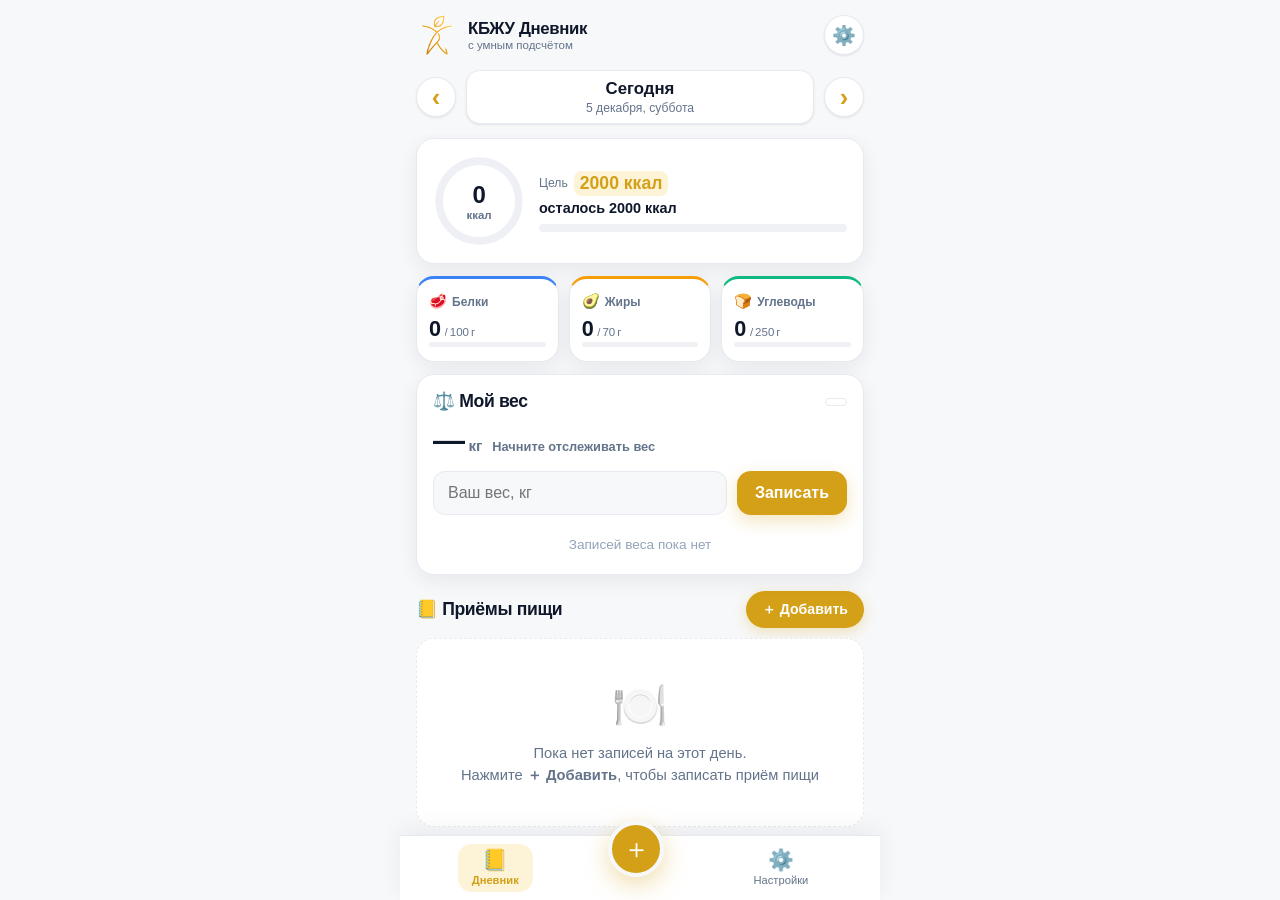
==== commit a05bbde6: "OpenRouter вместо Cloudflare Worker + блок контроля веса" ====
--- a/index.html
+++ b/index.html
@@ -109,6 +109,26 @@
         <div class="favorites-scroll" id="favorites-list"></div>
       </section>
 
+      <!-- Мой вес -->
+      <section class="card weight-section">
+        <div class="section-head">
+          <h2>⚖️ Мой вес</h2>
+          <span class="section-sub" id="weight-sub"></span>
+        </div>
+        <div class="weight-summary">
+          <div class="weight-current">
+            <span class="weight-value" id="weight-current">—</span>
+            <span class="weight-unit">кг</span>
+          </div>
+          <div class="weight-change" id="weight-change"></div>
+        </div>
+        <div class="weight-input-row">
+          <input type="number" id="weight-input" placeholder="Ваш вес, кг" inputmode="decimal" step="0.1" min="20" max="400" autocomplete="off">
+          <button class="primary" id="btn-add-weight">Записать</button>
+        </div>
+        <div class="weight-list" id="weight-list"></div>
+      </section>
+
       <!-- Записи -->
       <section class="entries-section">
         <div class="section-head">
@@ -155,26 +175,15 @@
 
       <section class="card settings-section">
         <h2>🤖 Нейросеть</h2>
-        <p class="hint-center">Готово — нейросеть подключена автоматически. Ключ Gemini хранится только на Cloudflare Worker и не виден в коде приложения.</p>
+        <p class="hint-center">Для распознавания блюд приложение обращается к <b>OpenRouter</b> (модель Google Gemini 2.5 Flash). Вставьте ваш личный API-ключ — он хранится только в этом браузере и отправляется напрямую в OpenRouter.</p>
         <div class="field" style="margin-top: 12px;">
-          <label for="set-model">Модель</label>
-          <select id="set-model">
-            <option value="auto">🤖 Автоматически (рекомендуется)</option>
-            <option value="gemini-flash-latest">Gemini Flash Latest</option>
-            <option value="gemini-2.5-flash">Gemini 2.5 Flash</option>
-            <option value="gemini-2.5-flash-lite">Gemini 2.5 Flash Lite</option>
-            <option value="gemini-2.0-flash-preview">Gemini 2.0 Flash Preview</option>
-          </select>
-        </div>
-      </section>
-
-      <section class="card settings-section">
-        <h2>📱 Установка на телефон</h2>
-        <ol class="help-list">
-          <li>Откройте адрес приложения в Chrome на Android</li>
-          <li>Меню ⋮ → «Добавить на главный экран» или «Установить приложение»</li>
-          <li>Иконка появится на рабочем столе — запускайте как обычное приложение</li>
-        </ol>
+          <label for="set-api-key">API-ключ OpenRouter</label>
+          <div class="key-input-row">
+            <input type="password" id="set-api-key" placeholder="sk-or-v1-…" autocomplete="off" spellcheck="false">
+            <button type="button" class="icon-btn soft key-toggle" id="btn-toggle-key" aria-label="Показать/скрыть ключ">👁</button>
+          </div>
+          <p class="hint-center small">Ключ создаётся бесплатно на <b>openrouter.ai/keys</b>. Без ключа распознавание фото не работает, но вести дневник можно.</p>
+        </div>
       </section>
 
       <div class="settings-actions">
--- a/css/style.css
+++ b/css/style.css
@@ -1221,6 +1221,162 @@
   transform: translateX(-50%) translateY(0);
 }
 
+/* ============ Мой вес ============ */
+.weight-section {
+  padding: 16px;
+  margin-top: 4px;
+}
+.weight-section .section-head {
+  margin: 0 0 10px;
+}
+
+.weight-summary {
+  display: flex;
+  align-items: baseline;
+  gap: 10px;
+  flex-wrap: wrap;
+  margin-bottom: 12px;
+}
+
+.weight-current {
+  display: flex;
+  align-items: baseline;
+  gap: 4px;
+}
+.weight-value {
+  font-size: 2rem;
+  font-weight: 800;
+  letter-spacing: -0.02em;
+  font-variant-numeric: tabular-nums;
+  color: var(--text);
+}
+.weight-unit {
+  font-size: 0.95rem;
+  color: var(--text-2);
+  font-weight: 600;
+}
+.weight-change {
+  font-size: 0.8rem;
+  color: var(--text-2);
+  font-weight: 600;
+}
+.weight-change.up { color: var(--danger); }
+.weight-change.down { color: var(--accent-green); }
+
+.weight-input-row {
+  display: flex;
+  gap: 10px;
+  margin-bottom: 6px;
+}
+.weight-input-row input {
+  flex: 1;
+  min-width: 0;
+  padding: 12px 14px;
+  border: 1.5px solid var(--border);
+  border-radius: var(--radius-sm);
+  font-size: 1rem;
+  font-family: inherit;
+  background: var(--bg);
+  color: var(--text);
+  outline: none;
+  transition: border-color 0.2s, box-shadow 0.2s;
+}
+.weight-input-row input:focus {
+  border-color: var(--primary);
+  box-shadow: 0 0 0 3px rgba(212, 160, 23, 0.1);
+}
+.weight-input-row .primary {
+  padding: 12px 18px;
+  flex-shrink: 0;
+}
+
+.weight-list {
+  margin-top: 8px;
+  max-height: 260px;
+  overflow-y: auto;
+  scrollbar-width: none;
+}
+.weight-list::-webkit-scrollbar { display: none; }
+
+.weight-row {
+  display: flex;
+  align-items: center;
+  gap: 10px;
+  padding: 10px 0;
+  border-bottom: 1px solid var(--border);
+}
+.weight-row:last-child { border-bottom: none; }
+
+.weight-row-date {
+  flex: 1;
+  min-width: 0;
+  font-size: 0.85rem;
+  color: var(--text-2);
+}
+.weight-row-val {
+  font-weight: 800;
+  font-variant-numeric: tabular-nums;
+  font-size: 0.98rem;
+}
+.weight-row-val small {
+  color: var(--text-2);
+  font-weight: 600;
+  font-size: 0.72rem;
+}
+.weight-row-del {
+  width: 28px;
+  height: 28px;
+  border-radius: 50%;
+  border: none;
+  background: #fef2f2;
+  color: var(--danger);
+  font-size: 0.8rem;
+  flex-shrink: 0;
+  display: flex;
+  align-items: center;
+  justify-content: center;
+}
+.weight-row-del:active { background: #fde2e2; }
+
+.weight-empty {
+  text-align: center;
+  color: var(--text-3);
+  font-size: 0.85rem;
+  padding: 14px 0 6px;
+}
+
+/* ============ Настройки: API-ключ ============ */
+.key-input-row {
+  display: flex;
+  gap: 8px;
+}
+.key-input-row input {
+  flex: 1;
+  min-width: 0;
+  padding: 12px 14px;
+  border: 1.5px solid var(--border);
+  border-radius: var(--radius-sm);
+  font-size: 0.95rem;
+  font-family: inherit;
+  background: var(--bg);
+  color: var(--text);
+  outline: none;
+  transition: border-color 0.2s, box-shadow 0.2s;
+}
+.key-input-row input:focus {
+  border-color: var(--primary);
+  box-shadow: 0 0 0 3px rgba(212, 160, 23, 0.1);
+}
+.key-toggle {
+  flex-shrink: 0;
+  width: 46px;
+}
+.hint-center.small {
+  font-size: 0.74rem;
+  text-align: left;
+  margin-top: 8px;
+}
+
 /* ============ Адаптация для узких экранов ============ */
 @media (max-width: 390px) {
   .screen { padding-left: 12px; padding-right: 12px; }
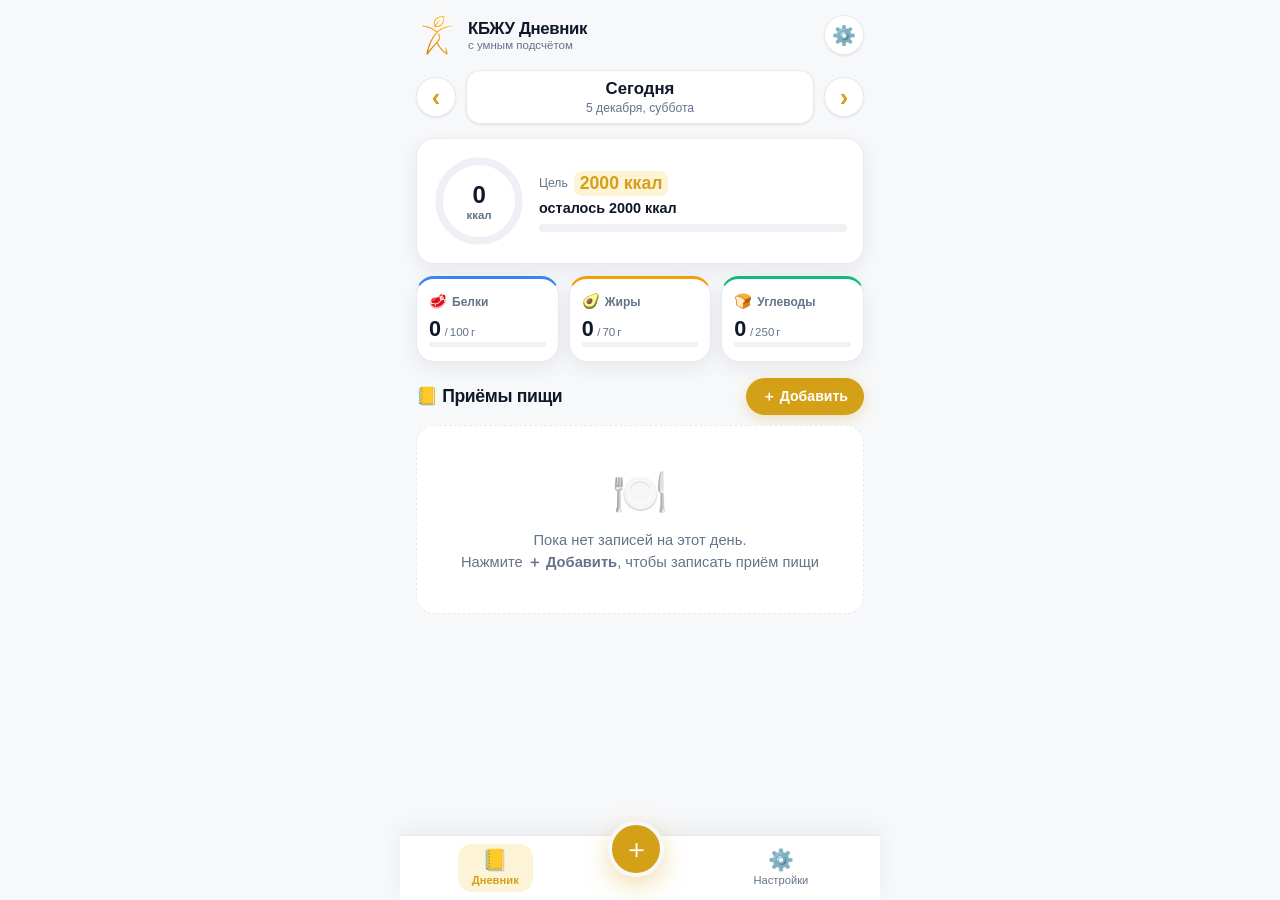
==== commit 35fcbe4c: "Move weight tracking to settings; make key toggle robust; bump cache to v18" ====
--- a/index.html
+++ b/index.html
@@ -109,26 +109,6 @@
         <div class="favorites-scroll" id="favorites-list"></div>
       </section>
 
-      <!-- Мой вес -->
-      <section class="card weight-section">
-        <div class="section-head">
-          <h2>⚖️ Мой вес</h2>
-          <span class="section-sub" id="weight-sub"></span>
-        </div>
-        <div class="weight-summary">
-          <div class="weight-current">
-            <span class="weight-value" id="weight-current">—</span>
-            <span class="weight-unit">кг</span>
-          </div>
-          <div class="weight-change" id="weight-change"></div>
-        </div>
-        <div class="weight-input-row">
-          <input type="number" id="weight-input" placeholder="Ваш вес, кг" inputmode="decimal" step="0.1" min="20" max="400" autocomplete="off">
-          <button class="primary" id="btn-add-weight">Записать</button>
-        </div>
-        <div class="weight-list" id="weight-list"></div>
-      </section>
-
       <!-- Записи -->
       <section class="entries-section">
         <div class="section-head">
@@ -171,6 +151,22 @@
           <label for="set-carbs">Углеводы, г</label>
           <input type="number" id="set-carbs" min="0" step="1" inputmode="numeric" autocomplete="off">
         </div>
+      </section>
+
+      <section class="card settings-section weight-section">
+        <h2>⚖️ Мой вес</h2>
+        <div class="weight-summary">
+          <div class="weight-current">
+            <span class="weight-value" id="weight-current">—</span>
+            <span class="weight-unit">кг</span>
+          </div>
+          <div class="weight-change" id="weight-change"></div>
+        </div>
+        <div class="weight-input-row">
+          <input type="number" id="weight-input" placeholder="Ваш вес, кг" inputmode="decimal" step="0.1" min="20" max="400" autocomplete="off">
+          <button class="primary" id="btn-add-weight">Записать</button>
+        </div>
+        <div class="weight-list" id="weight-list"></div>
       </section>
 
       <section class="card settings-section">
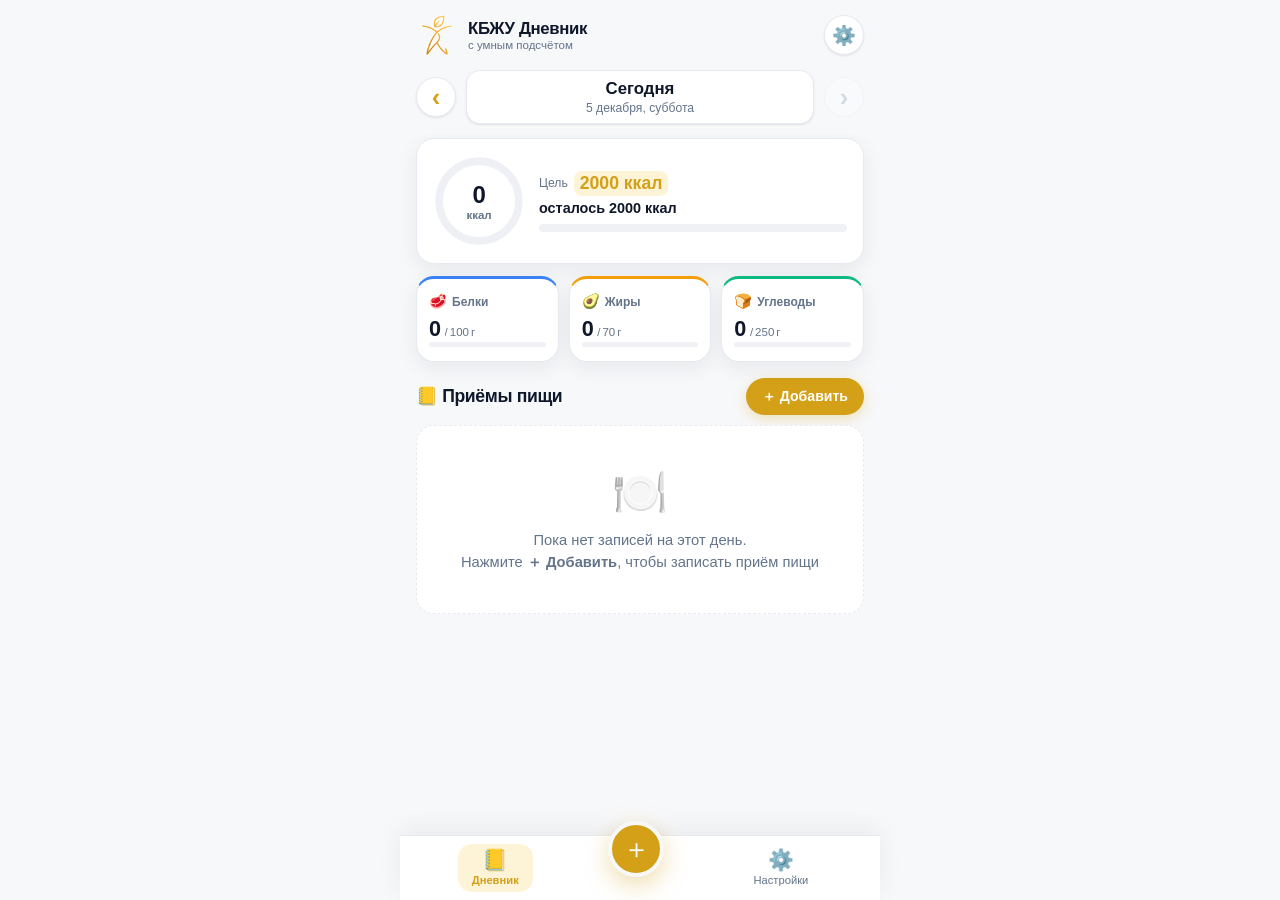
==== commit f7e53218: "Fix date picker and over-limit ring; add swipe, undo delete, polish cards - Календарь не открывался:" ====
--- a/index.html
+++ b/index.html
@@ -43,7 +43,7 @@
         </button>
         <button class="icon-btn nav-arrow" id="btn-next-day" aria-label="Следующий день">›</button>
       </div>
-      <input type="date" id="date-picker" class="hidden" tabindex="-1">
+      <input type="date" id="date-picker" class="visually-hidden" tabindex="-1">
     </header>
 
     <div class="screen-body">
@@ -63,7 +63,7 @@
         <div class="hero-info">
           <div class="hero-goal">
             <span class="hero-goal-label">Цель</span>
-            <button class="hero-goal-value" id="btn-date2"> <span id="kcal-goal">2000</span> ккал</button>
+            <button class="hero-goal-value" id="btn-edit-goal" aria-label="Изменить дневную норму калорий"><span id="kcal-goal">2000</span> ккал</button>
           </div>
           <div class="hero-remain" id="kcal-remain">осталось 2000</div>
           <div class="hero-progress">
@@ -177,6 +177,10 @@
           <div class="key-input-row">
             <input type="password" id="set-api-key" placeholder="sk-or-v1-…" autocomplete="off" spellcheck="false">
             <button type="button" class="icon-btn soft key-toggle" id="btn-toggle-key" aria-label="Показать/скрыть ключ">👁</button>
+          </div>
+          <div class="key-check-row">
+            <button type="button" class="ghost" id="btn-check-key">Проверить ключ</button>
+            <span class="key-check-status" id="key-check-status"></span>
           </div>
           <p class="hint-center small">Ключ создаётся бесплатно на <b>openrouter.ai/keys</b>. Без ключа распознавание фото не работает, но вести дневник можно.</p>
         </div>
@@ -310,7 +314,10 @@
     </div>
   </div>
 
-  <div class="toast" id="toast"></div>
+  <div class="toast" id="toast">
+    <span class="toast-text" id="toast-text"></span>
+    <button class="toast-action hidden" id="toast-action" type="button">Отменить</button>
+  </div>
 </div>
 
 <script src="js/db.js"></script>
--- a/css/style.css
+++ b/css/style.css
@@ -81,6 +81,20 @@
 
 .hidden { display: none !important; }
 
+/* Скрыто визуально, но остаётся в дереве отрисовки:
+   иначе браузер не даёт открыть системный выбор даты (showPicker) */
+.visually-hidden {
+  position: absolute;
+  width: 1px;
+  height: 1px;
+  opacity: 0;
+  pointer-events: none;
+  border: 0;
+  padding: 0;
+  margin: 0;
+  overflow: hidden;
+}
+
 /* ============ Анимации ============ */
 
 @keyframes fade-up {
@@ -220,6 +234,12 @@
   transition: transform 0.15s ease;
 }
 .nav-arrow:active { transform: scale(0.88); }
+.nav-arrow:disabled {
+  opacity: 0.35;
+  box-shadow: none;
+  color: var(--text-3);
+  transform: none;
+}
 
 .date-btn {
   flex: 1;
@@ -345,6 +365,11 @@
   padding: 2px 6px;
   border-radius: 8px;
   background: var(--primary-light);
+  transition: transform 0.15s ease, background 0.15s ease;
+}
+.hero-goal-value:active {
+  transform: scale(0.95);
+  background: #f8e9c2;
 }
 
 .hero-remain {
@@ -694,9 +719,11 @@
 .entry-name {
   font-weight: 700;
   font-size: 0.96rem;
-  white-space: nowrap;
+  display: -webkit-box;
+  -webkit-line-clamp: 2;
+  -webkit-box-orient: vertical;
   overflow: hidden;
-  text-overflow: ellipsis;
+  line-height: 1.3;
 }
 
 .entry-desc {
@@ -716,15 +743,6 @@
   font-variant-numeric: tabular-nums;
   flex-shrink: 0;
 }
-
-.entry-del {
-  padding: 4px;
-  color: var(--text-2);
-  font-size: 1rem;
-  flex-shrink: 0;
-  transition: color 0.15s;
-}
-.entry-del:active { color: var(--danger); }
 
 /* Макросы: переносятся на новую строку, если не влезают */
 .entry-macros {
@@ -1204,22 +1222,42 @@
   transform: translateX(-50%) translateY(20px);
   background: #1f2937;
   color: #fff;
-  padding: 12px 22px;
+  padding: 10px 12px 10px 18px;
   border-radius: 999px;
-  font-size: 0.92rem;
+  font-size: 0.88rem;
   font-weight: 600;
   opacity: 0;
   pointer-events: none;
   transition: opacity 0.25s ease, transform 0.25s cubic-bezier(0.22, 1, 0.36, 1);
   z-index: 200;
-  max-width: 90vw;
-  text-align: center;
+  width: max-content;
+  max-width: 92vw;
+  display: flex;
+  align-items: center;
+  gap: 8px;
   box-shadow: 0 8px 24px rgba(0, 0, 0, 0.25);
 }
 .toast.show {
   opacity: 1;
   transform: translateX(-50%) translateY(0);
-}
+  pointer-events: auto;
+}
+.toast-text {
+  min-width: 0;
+  overflow: hidden;
+  text-overflow: ellipsis;
+}
+.toast-action {
+  flex-shrink: 0;
+  color: #f5c451;
+  font-weight: 800;
+  font-size: 0.9rem;
+  padding: 6px 12px;
+  border-radius: 999px;
+  background: rgba(255, 255, 255, 0.1);
+  transition: background 0.15s ease;
+}
+.toast-action:active { background: rgba(255, 255, 255, 0.22); }
 
 /* ============ Мой вес ============ */
 .weight-section {
@@ -1371,6 +1409,23 @@
   flex-shrink: 0;
   width: 46px;
 }
+.key-check-row {
+  display: flex;
+  align-items: center;
+  gap: 10px;
+  margin-top: 10px;
+}
+.key-check-row .ghost {
+  padding: 8px 14px;
+  font-size: 0.85rem;
+  flex-shrink: 0;
+}
+.key-check-status {
+  font-size: 0.78rem;
+  line-height: 1.35;
+  color: var(--text-2);
+  min-width: 0;
+}
 .hint-center.small {
   font-size: 0.74rem;
   text-align: left;
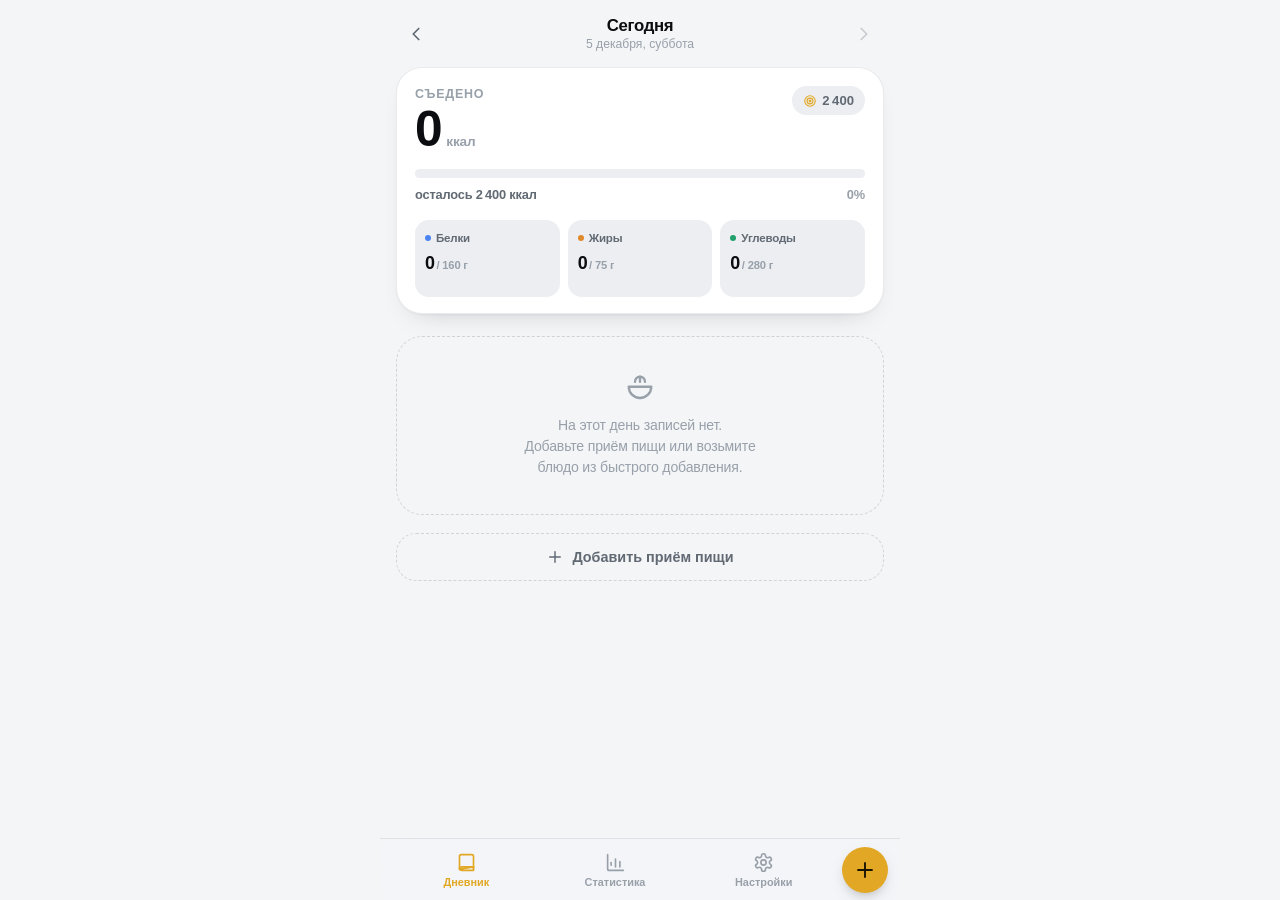
==== commit d28701b0: "2.0: редизайн, приёмы пищи, авто-пересчёт КБЖУ, избранное, история, статистика Дизайн - Новая дизайн" ====
--- a/index.html
+++ b/index.html
@@ -2,8 +2,7 @@
 <html lang="ru">
 <head>
   <meta charset="UTF-8">
-  <meta name="viewport" content="width=device-width, initial-scale=1.0, viewport-fit=cover, user-scalable=no">
-  <meta name="theme-color" content="#d4a017">
+  <meta name="viewport" content="width=device-width, initial-scale=1, viewport-fit=cover">
   <meta name="description" content="Дневник питания: считайте КБЖУ по фото с помощью нейросети">
   <title>КБЖУ Дневник</title>
   <link rel="manifest" href="manifest.webmanifest">
@@ -14,312 +13,422 @@
   <meta name="apple-mobile-web-app-capable" content="yes">
   <meta name="apple-mobile-web-app-status-bar-style" content="black-translucent">
   <meta name="apple-mobile-web-app-title" content="КБЖУ">
+  <meta name="theme-color" content="#f5f6f8">
   <link rel="stylesheet" href="css/style.css">
+  <script>
+    /* Тема до первой отрисовки — чтобы не было вспышки светлого экрана */
+    (function () {
+      try {
+        var saved = JSON.parse(localStorage.getItem('kbzy-settings') || '{}');
+        var mode = saved.theme || 'system';
+        var dark = mode === 'dark' ||
+          (mode === 'system' && window.matchMedia('(prefers-color-scheme: dark)').matches);
+        document.documentElement.setAttribute('data-theme', dark ? 'dark' : 'light');
+        var meta = document.querySelector('meta[name="theme-color"]');
+        if (meta) meta.setAttribute('content', dark ? '#0a0b0d' : '#f5f6f8');
+      } catch (e) { /* ignore */ }
+    })();
+  </script>
 </head>
 <body>
-<div id="app">
-
-  <!-- ================= Экран: Дневник ================= -->
+
+<div class="app">
+
+  <!-- ==================== ДНЕВНИК ==================== -->
   <main class="screen active" id="screen-diary">
-    <header class="app-header">
-      <div class="header-top">
-        <div class="brand">
-          <span class="brand-logo"><img src="logo.png" alt="КБЖУ Дневник"></span>
-          <div>
-            <h1 class="brand-name">КБЖУ Дневник</h1>
-            <p class="brand-tag">с умным подсчётом</p>
+    <header class="topbar">
+      <button class="icon-btn" data-action="day-prev" aria-label="Предыдущий день">
+        <i data-icon="chevron-left" data-size="22"></i>
+      </button>
+      <button class="date-pill" id="btn-date" data-action="pick-date">
+        <span class="date-title" id="date-title">Сегодня</span>
+        <span class="date-sub" id="date-sub">—</span>
+      </button>
+      <button class="icon-btn" id="btn-next-day" data-action="day-next" aria-label="Следующий день">
+        <i data-icon="chevron-right" data-size="22"></i>
+      </button>
+      <input type="date" id="date-picker" class="visually-hidden" tabindex="-1" aria-hidden="true">
+    </header>
+
+    <section class="card hero">
+      <div class="hero-head">
+        <div>
+          <div class="hero-label">Съедено</div>
+          <div class="hero-num">
+            <span id="kcal-now">0</span><span class="hero-unit">ккал</span>
           </div>
         </div>
-        <div class="header-actions">
-          <button class="icon-btn soft settings-btn" data-screen="screen-settings" aria-label="Настройки">⚙️</button>
-        </div>
-      </div>
-
-      <div class="date-nav">
-        <button class="icon-btn nav-arrow" id="btn-prev-day" aria-label="Предыдущий день">‹</button>
-        <button class="date-btn" id="btn-date" aria-label="Выбрать дату">
-          <span class="date-title" id="date-title">Сегодня</span>
-          <span class="date-sub" id="date-sub"></span>
-        </button>
-        <button class="icon-btn nav-arrow" id="btn-next-day" aria-label="Следующий день">›</button>
-      </div>
-      <input type="date" id="date-picker" class="visually-hidden" tabindex="-1">
+        <button class="goal-chip" id="btn-edit-goal" data-action="goal" aria-label="Изменить дневную норму">
+          <i data-icon="target" data-size="14"></i>
+          <span id="kcal-goal">2000</span>
+        </button>
+      </div>
+
+      <div class="progress"><div class="progress-fill" id="kcal-bar"></div></div>
+      <div class="hero-foot">
+        <span id="kcal-remain">осталось 2000 ккал</span>
+        <span id="kcal-pct">0%</span>
+      </div>
+
+      <div class="macro-grid">
+        <div class="macro">
+          <div class="macro-head"><span class="dot dot-protein"></span>Белки</div>
+          <div class="macro-num"><b id="protein-now">0</b><span class="macro-goal">/ <span id="protein-goal">100</span> г</span></div>
+          <div class="progress thin"><div class="progress-fill protein" id="protein-bar"></div></div>
+        </div>
+        <div class="macro">
+          <div class="macro-head"><span class="dot dot-fats"></span>Жиры</div>
+          <div class="macro-num"><b id="fats-now">0</b><span class="macro-goal">/ <span id="fats-goal">70</span> г</span></div>
+          <div class="progress thin"><div class="progress-fill fats" id="fats-bar"></div></div>
+        </div>
+        <div class="macro">
+          <div class="macro-head"><span class="dot dot-carbs"></span>Углеводы</div>
+          <div class="macro-num"><b id="carbs-now">0</b><span class="macro-goal">/ <span id="carbs-goal">250</span> г</span></div>
+          <div class="progress thin"><div class="progress-fill carbs" id="carbs-bar"></div></div>
+        </div>
+      </div>
+    </section>
+
+    <section class="quick-section" id="quick-section">
+      <div class="section-head">
+        <h2>Быстрое добавление</h2>
+        <button class="text-btn" data-action="fav-manage">Управлять</button>
+      </div>
+      <div class="chips" id="quick-list"></div>
+    </section>
+
+    <section class="meals" id="meals-list"></section>
+
+    <button class="add-btn" data-action="add">
+      <i data-icon="plus" data-size="18"></i>
+      <span>Добавить приём пищи</span>
+    </button>
+  </main>
+
+  <!-- ==================== СТАТИСТИКА ==================== -->
+  <main class="screen" id="screen-stats">
+    <header class="page-head">
+      <h1>Статистика</h1>
+      <div class="segmented" id="stats-range">
+        <button class="seg active" data-action="stats-range" data-range="7">7 дней</button>
+        <button class="seg" data-action="stats-range" data-range="30">30 дней</button>
+      </div>
     </header>
 
-    <div class="screen-body">
-
-      <!-- Блок калорий -->
-      <section class="hero-card card">
-        <div class="hero-ring">
-          <svg viewBox="0 0 120 120" class="ring-svg">
-            <circle class="ring-bg" cx="60" cy="60" r="52"></circle>
-            <circle class="ring-fill" id="kcal-ring" cx="60" cy="60" r="52"></circle>
-          </svg>
-          <div class="ring-center">
-            <span class="ring-value" id="kcal-now">0</span>
-            <span class="ring-label">ккал</span>
-          </div>
-        </div>
-        <div class="hero-info">
-          <div class="hero-goal">
-            <span class="hero-goal-label">Цель</span>
-            <button class="hero-goal-value" id="btn-edit-goal" aria-label="Изменить дневную норму калорий"><span id="kcal-goal">2000</span> ккал</button>
-          </div>
-          <div class="hero-remain" id="kcal-remain">осталось 2000</div>
-          <div class="hero-progress">
-            <div class="bar"><div class="bar-fill kcal" id="kcal-bar"></div></div>
-          </div>
-        </div>
-      </section>
-
-      <!-- Макронутриенты -->
-      <section class="macro-grid">
-        <div class="card macro-card protein-card">
-          <div class="macro-head">
-            <span class="macro-icon">🥩</span>
-            <span>Белки</span>
-          </div>
-          <div class="macro-nums"><b id="protein-now">0</b><span class="macro-slash">/<span id="protein-goal">100</span> г</span></div>
-          <div class="bar thin"><div class="bar-fill protein" id="protein-bar"></div></div>
-        </div>
-        <div class="card macro-card fats-card">
-          <div class="macro-head">
-            <span class="macro-icon">🥑</span>
-            <span>Жиры</span>
-          </div>
-          <div class="macro-nums"><b id="fats-now">0</b><span class="macro-slash">/<span id="fats-goal">70</span> г</span></div>
-          <div class="bar thin"><div class="bar-fill fats" id="fats-bar"></div></div>
-        </div>
-        <div class="card macro-card carbs-card">
-          <div class="macro-head">
-            <span class="macro-icon">🍞</span>
-            <span>Углеводы</span>
-          </div>
-          <div class="macro-nums"><b id="carbs-now">0</b><span class="macro-slash">/<span id="carbs-goal">250</span> г</span></div>
-          <div class="bar thin"><div class="bar-fill carbs" id="carbs-bar"></div></div>
-        </div>
-      </section>
-
-      <!-- Избранное -->
-      <section class="favorites-section" id="favorites-section">
-        <div class="section-head">
-          <h2>⭐ Избранное</h2>
-          <span class="section-sub" id="fav-count"></span>
-        </div>
-        <div class="favorites-scroll" id="favorites-list"></div>
-      </section>
-
-      <!-- Записи -->
-      <section class="entries-section">
-        <div class="section-head">
-          <h2>📒 Приёмы пищи</h2>
-          <button class="btn-add-simple" id="btn-add-simple">＋ Добавить</button>
-        </div>
-        <div class="entries" id="entries-list"></div>
-      </section>
-
-    </div>
+    <section class="card">
+      <div class="card-head">
+        <h2>Калории</h2>
+        <span class="card-sub" id="stats-kcal-sub">—</span>
+      </div>
+      <div class="chart" id="chart-kcal"></div>
+    </section>
+
+    <section class="card">
+      <div class="card-head"><h2>Средние за период</h2></div>
+      <div class="stat-grid" id="stats-avg"></div>
+    </section>
+
+    <section class="card">
+      <div class="card-head">
+        <h2>Вес</h2>
+        <span class="card-sub" id="stats-weight-sub">—</span>
+      </div>
+      <div class="spark" id="stats-spark"></div>
+    </section>
   </main>
 
-  <!-- ================= Экран: Настройки ================= -->
+  <!-- ==================== НАСТРОЙКИ ==================== -->
   <main class="screen" id="screen-settings">
-    <header class="app-header">
-      <div class="settings-title">
-        <button class="icon-btn soft" data-screen="screen-diary" aria-label="Назад">‹</button>
-        <h1 class="page-title">Настройки</h1>
-      </div>
-    </header>
-
-    <div class="screen-body">
-      <section class="card settings-section">
-        <h2>🎯 Дневная норма КБЖУ</h2>
-        <div class="field">
-          <label for="set-cal">Калории, ккал</label>
-          <input type="number" id="set-cal" min="0" step="1" inputmode="numeric" autocomplete="off">
-        </div>
-        <div class="grid-2">
-          <div class="field">
-            <label for="set-protein">Белки, г</label>
-            <input type="number" id="set-protein" min="0" step="1" inputmode="numeric" autocomplete="off">
-          </div>
-          <div class="field">
-            <label for="set-fats">Жиры, г</label>
-            <input type="number" id="set-fats" min="0" step="1" inputmode="numeric" autocomplete="off">
-          </div>
-        </div>
-        <div class="field">
-          <label for="set-carbs">Углеводы, г</label>
-          <input type="number" id="set-carbs" min="0" step="1" inputmode="numeric" autocomplete="off">
-        </div>
-      </section>
-
-      <section class="card settings-section weight-section">
-        <h2>⚖️ Мой вес</h2>
-        <div class="weight-summary">
-          <div class="weight-current">
-            <span class="weight-value" id="weight-current">—</span>
-            <span class="weight-unit">кг</span>
-          </div>
-          <div class="weight-change" id="weight-change"></div>
-        </div>
-        <div class="weight-input-row">
-          <input type="number" id="weight-input" placeholder="Ваш вес, кг" inputmode="decimal" step="0.1" min="20" max="400" autocomplete="off">
-          <button class="primary" id="btn-add-weight">Записать</button>
-        </div>
-        <div class="weight-list" id="weight-list"></div>
-      </section>
-
-      <section class="card settings-section">
-        <h2>🤖 Нейросеть</h2>
-        <p class="hint-center">Для распознавания блюд приложение обращается к <b>OpenRouter</b> (модель Google Gemini 2.5 Flash). Вставьте ваш личный API-ключ — он хранится только в этом браузере и отправляется напрямую в OpenRouter.</p>
-        <div class="field" style="margin-top: 12px;">
-          <label for="set-api-key">API-ключ OpenRouter</label>
-          <div class="key-input-row">
-            <input type="password" id="set-api-key" placeholder="sk-or-v1-…" autocomplete="off" spellcheck="false">
-            <button type="button" class="icon-btn soft key-toggle" id="btn-toggle-key" aria-label="Показать/скрыть ключ">👁</button>
-          </div>
-          <div class="key-check-row">
-            <button type="button" class="ghost" id="btn-check-key">Проверить ключ</button>
-            <span class="key-check-status" id="key-check-status"></span>
-          </div>
-          <p class="hint-center small">Ключ создаётся бесплатно на <b>openrouter.ai/keys</b>. Без ключа распознавание фото не работает, но вести дневник можно.</p>
-        </div>
-      </section>
-
-      <div class="settings-actions">
-        <button class="primary big full" id="btn-save-settings">Сохранить</button>
-        <button class="danger full" id="btn-clear-data">Стереть все данные</button>
-      </div>
-    </div>
+    <header class="page-head"><h1>Настройки</h1></header>
+
+    <section class="card">
+      <div class="card-head"><h2>Профиль</h2></div>
+      <p class="hint">Нужен, чтобы нейросеть точнее оценивала порции, а нормы считались под вас.</p>
+      <div class="segmented" id="seg-sex">
+        <button class="seg" data-action="profile-sex" data-val="m">Мужчина</button>
+        <button class="seg" data-action="profile-sex" data-val="f">Женщина</button>
+      </div>
+      <div class="grid-2">
+        <label class="field"><span>Возраст</span>
+          <input type="number" id="set-age" min="10" max="100" inputmode="numeric" placeholder="25">
+        </label>
+        <label class="field"><span>Рост, см</span>
+          <input type="number" id="set-height" min="100" max="230" inputmode="numeric" placeholder="180">
+        </label>
+      </div>
+      <div class="grid-2">
+        <label class="field"><span>Вес, кг</span>
+          <input type="number" id="set-weight" min="20" max="300" step="0.1" inputmode="decimal" placeholder="80">
+        </label>
+        <label class="field"><span>Активность</span>
+          <select id="set-activity">
+            <option value="1.2">Сидячая</option>
+            <option value="1.375">Легкая</option>
+            <option value="1.55">Средняя</option>
+            <option value="1.725">Высокая</option>
+            <option value="1.9">Очень высокая</option>
+          </select>
+        </label>
+      </div>
+      <div class="segmented" id="seg-goal">
+        <button class="seg" data-action="profile-goal" data-val="cut">Похудение</button>
+        <button class="seg" data-action="profile-goal" data-val="maintain">Поддержка</button>
+        <button class="seg" data-action="profile-goal" data-val="bulk">Набор</button>
+      </div>
+      <button class="btn secondary block" data-action="calc-norms">
+        <i data-icon="sparkles" data-size="16"></i><span>Рассчитать норму под меня</span>
+      </button>
+    </section>
+
+    <section class="card">
+      <div class="card-head"><h2>Дневная норма</h2></div>
+      <div class="field">
+        <span>Калории, ккал</span>
+        <input type="number" id="set-cal" min="0" step="10" inputmode="numeric">
+      </div>
+      <div class="grid-3">
+        <label class="field"><span>Белки</span>
+          <input type="number" id="set-protein" min="0" step="1" inputmode="numeric">
+        </label>
+        <label class="field"><span>Жиры</span>
+          <input type="number" id="set-fats" min="0" step="1" inputmode="numeric">
+        </label>
+        <label class="field"><span>Углеводы</span>
+          <input type="number" id="set-carbs" min="0" step="1" inputmode="numeric">
+        </label>
+      </div>
+    </section>
+
+    <section class="card">
+      <div class="card-head"><h2>Оформление</h2></div>
+      <div class="segmented" id="seg-theme">
+        <button class="seg" data-action="theme" data-val="system">Системная</button>
+        <button class="seg" data-action="theme" data-val="light">Светлая</button>
+        <button class="seg" data-action="theme" data-val="dark">Тёмная</button>
+      </div>
+    </section>
+
+    <section class="card">
+      <div class="card-head"><h2>Нейросеть</h2></div>
+      <p class="hint">Запросы идут напрямую в OpenRouter с вашим ключом. Ключ хранится только в этом браузере.</p>
+      <div class="field">
+        <span>API-ключ OpenRouter</span>
+        <div class="input-row">
+          <input type="password" id="set-api-key" placeholder="sk-or-v1-…" autocomplete="off" spellcheck="false">
+          <button class="icon-btn soft" id="btn-toggle-key" data-action="toggle-key" aria-label="Показать ключ">
+            <i data-icon="eye" data-size="18"></i>
+          </button>
+        </div>
+      </div>
+      <div class="inline-row">
+        <button class="btn secondary" id="btn-check-key" data-action="check-key">Проверить ключ</button>
+        <span class="status-text" id="key-status"></span>
+      </div>
+      <label class="field"><span>Модель</span>
+        <input type="text" id="set-model" placeholder="google/gemini-2.5-flash" autocomplete="off" spellcheck="false">
+      </label>
+    </section>
+
+    <section class="card">
+      <div class="card-head"><h2>Данные</h2></div>
+      <div class="stack">
+        <button class="btn secondary block" data-action="export">
+          <i data-icon="download" data-size="16"></i><span>Скачать резервную копию</span>
+        </button>
+        <button class="btn secondary block" data-action="import">
+          <i data-icon="upload" data-size="16"></i><span>Загрузить из файла</span>
+        </button>
+        <button class="btn danger block" data-action="clear-data">
+          <i data-icon="trash" data-size="16"></i><span>Стереть все данные</span>
+        </button>
+      </div>
+      <input type="file" id="import-file" accept="application/json,.json" class="visually-hidden">
+    </section>
+
+    <button class="btn primary block save-btn" id="btn-save-settings" data-action="save-settings">
+      <span>Сохранить настройки</span>
+    </button>
+
+    <p class="about">КБЖУ Дневник · версия 2.0 · данные хранятся на устройстве</p>
   </main>
 
-  <!-- ================= Нижняя навигация ================= -->
-  <nav class="bottom-nav">
-    <button class="nav-btn active" data-screen="screen-diary">
-      <span class="nav-ico">📒</span><span>Дневник</span>
-    </button>
-    <button class="nav-fab" id="nav-add" aria-label="Добавить приём пищи">
-      <span class="fab-plus">＋</span>
-    </button>
-    <button class="nav-btn" data-screen="screen-settings">
-      <span class="nav-ico">⚙️</span><span>Настройки</span>
+  <!-- ==================== НИЖНЯЯ НАВИГАЦИЯ ==================== -->
+  <nav class="tabbar">
+    <button class="tab active" data-action="nav" data-screen="screen-diary">
+      <i data-icon="book" data-size="21"></i><span>Дневник</span>
+    </button>
+    <button class="tab" data-action="nav" data-screen="screen-stats">
+      <i data-icon="chart" data-size="21"></i><span>Статистика</span>
+    </button>
+    <button class="tab" data-action="nav" data-screen="screen-settings">
+      <i data-icon="settings" data-size="21"></i><span>Настройки</span>
+    </button>
+    <button class="tab-add" data-action="add" aria-label="Добавить приём пищи">
+      <i data-icon="plus" data-size="24"></i>
     </button>
   </nav>
-
-  <!-- ================= Оверлей: фото / описание / результат ================= -->
-  <div class="overlay hidden" id="overlay-add">
-    <div class="overlay-inner">
-
-      <!-- Шаг 1: ввод -->
-      <section class="flow visible" id="flow-capture">
-        <header class="flow-head">
-          <h2>Новый приём пищи</h2>
-          <button class="icon-btn" id="btn-close-flow" aria-label="Закрыть">✕</button>
-        </header>
-
-        <div class="flow-scroll">
-          <input type="file" accept="image/*" id="file-input" class="hidden">
-          <input type="file" accept="image/*" capture="environment" id="camera-input" class="hidden">
-
-          <div class="photo-area" id="photo-area">
-            <img id="photo-preview" class="hidden" alt="Фото блюда">
-            <button class="photo-retake hidden" id="btn-retake-photo">↺ Переснять</button>
-            <div class="photo-empty" id="photo-empty">
-              <div class="photo-ico">🍽️</div>
-              <p class="photo-hint">Сфотографируйте блюдо целиком — так расчёт будет точнее</p>
-              <button class="primary big" id="btn-take-photo">📷 Сделать фото</button>
-              <button class="ghost big" id="btn-choose-photo">🖼 Из галереи</button>
+</div>
+
+<!-- ==================== ЭКРАН ДОБАВЛЕНИЯ / РЕДАКТИРОВАНИЯ ==================== -->
+<div class="overlay" id="overlay-add" hidden>
+  <div class="overlay-inner">
+
+    <!-- Шаг 1: фото и описание -->
+    <section class="pane active" id="pane-capture">
+      <header class="pane-head">
+        <button class="icon-btn" data-action="close-flow" aria-label="Закрыть"><i data-icon="x" data-size="22"></i></button>
+        <h2 id="capture-title">Новый приём пищи</h2>
+        <span class="pane-head-spacer"></span>
+      </header>
+
+      <div class="pane-body">
+        <input type="file" accept="image/*" id="file-input" class="visually-hidden">
+        <input type="file" accept="image/*" capture="environment" id="camera-input" class="visually-hidden">
+
+        <div class="photo-area" id="photo-area">
+          <img id="photo-preview" alt="Фото блюда" hidden>
+          <button class="photo-retake" id="btn-retake-photo" data-action="retake" hidden>
+            <i data-icon="refresh" data-size="15"></i><span>Другое фото</span>
+          </button>
+          <div class="photo-empty" id="photo-empty">
+            <div class="photo-ico"><i data-icon="camera" data-size="30"></i></div>
+            <p class="photo-hint">Сфотографируйте блюдо целиком — так точнее</p>
+            <div class="photo-actions">
+              <button class="btn primary" data-action="take-photo">
+                <i data-icon="camera" data-size="18"></i><span>Фото</span>
+              </button>
+              <button class="btn secondary" data-action="choose-photo">
+                <i data-icon="image" data-size="18"></i><span>Галерея</span>
+              </button>
             </div>
           </div>
-
-          <div class="desc-card">
-            <div class="desc-head">
-              <span class="desc-label">✍️ Описание блюда <span class="desc-optional">(необязательно)</span></span>
-              <span class="desc-count" id="desc-count">0 / 300</span>
-            </div>
-            <textarea id="add-description" rows="3" maxlength="300" placeholder="Например: «овсянка на молоке с бананом и орехами»"></textarea>
-            <p class="desc-hint">Может заменить фото — просто опишите блюдо словами</p>
+        </div>
+
+        <label class="field">
+          <span>Описание <em>необязательно</em></span>
+          <textarea id="add-description" rows="3" maxlength="300"
+            placeholder="Например: овсянка на молоке с бананом и орехами, 300 г"></textarea>
+        </label>
+        <div class="desc-foot"><span>Можно без фото — просто опишите блюдо</span><span id="desc-count">0 / 300</span></div>
+
+        <div class="field">
+          <span>Приём пищи</span>
+          <div class="chips chips-tight" id="capture-meals"></div>
+        </div>
+      </div>
+
+      <footer class="pane-foot">
+        <button class="btn primary block big" id="btn-analyze" data-action="analyze" disabled>
+          <i data-icon="sparkles" data-size="18"></i><span>Рассчитать КБЖУ</span>
+        </button>
+      </footer>
+    </section>
+
+    <!-- Шаг 2: загрузка -->
+    <section class="pane" id="pane-loading">
+      <div class="loading">
+        <div class="spinner"></div>
+        <p class="loading-title">Считаю КБЖУ</p>
+        <p class="loading-hint" id="loading-hint">Разбираю блюдо на компоненты…</p>
+      </div>
+    </section>
+
+    <!-- Шаг 3: результат -->
+    <section class="pane" id="pane-result">
+      <header class="pane-head">
+        <button class="icon-btn" data-action="close-flow" aria-label="Закрыть"><i data-icon="x" data-size="22"></i></button>
+        <h2 id="result-title">Результат</h2>
+        <button class="icon-btn" data-action="result-menu" aria-label="Ещё"><i data-icon="more-horizontal" data-size="22"></i></button>
+      </header>
+
+      <div class="pane-body">
+        <div class="result-top">
+          <img class="result-photo" id="result-photo" alt="Фото блюда" hidden>
+          <div class="result-top-info">
+            <span class="badge" id="result-confidence" hidden></span>
+            <span class="result-date" id="result-date-note"></span>
           </div>
-
-          <button class="primary big full" id="btn-analyze" disabled>✨ Рассчитать КБЖУ</button>
-          <p class="hint-center" id="analyze-hint">Добавьте фото или опишите блюдо — нейросеть рассчитает КБЖУ</p>
-        </div>
-      </section>
-
-      <!-- Шаг 2: загрузка -->
-      <section class="flow" id="flow-loading">
-        <div class="loading-wrap">
-          <div class="spinner"></div>
-          <p class="loading-text">Нейросеть анализирует…</p>
-          <p class="hint-center">Обычно 5–15 секунд</p>
-        </div>
-      </section>
-
-      <!-- Шаг 3: результат -->
-      <section class="flow" id="flow-result">
-        <header class="flow-head">
-          <h2 id="result-title">Результат</h2>
-          <button class="icon-btn" id="btn-close-result" aria-label="Закрыть">✕</button>
-        </header>
-
-        <div class="result-scroll">
-          <img class="result-photo hidden" id="result-photo" alt="Фото блюда">
-          <p class="hint-center accent" id="result-date-note"></p>
-
-          <div class="field">
-            <label for="result-name">Название блюда</label>
-            <input type="text" id="result-name" placeholder="Например: Овсянка с бананом" autocomplete="off">
-          </div>
-
-          <div class="grid-2">
-            <div class="field">
-              <label for="result-weight">Вес порции, г</label>
-              <input type="number" id="result-weight" min="0" step="1" inputmode="decimal" autocomplete="off">
-            </div>
-            <div class="field">
-              <label for="result-cal">Калории, ккал</label>
-              <input type="number" id="result-cal" min="0" step="1" inputmode="decimal" autocomplete="off">
-            </div>
-          </div>
-
-          <div class="grid-3">
-            <div class="field">
-              <label for="result-protein">Белки, г</label>
-              <input type="number" id="result-protein" min="0" step="0.1" inputmode="decimal" autocomplete="off">
-            </div>
-            <div class="field">
-              <label for="result-fats">Жиры, г</label>
-              <input type="number" id="result-fats" min="0" step="0.1" inputmode="decimal" autocomplete="off">
-            </div>
-            <div class="field">
-              <label for="result-carbs">Углеводы, г</label>
-              <input type="number" id="result-carbs" min="0" step="0.1" inputmode="decimal" autocomplete="off">
-            </div>
-          </div>
-
-          <div class="field">
-            <label for="result-desc">Описание</label>
-            <textarea id="result-desc" rows="2" maxlength="300" placeholder="Дополнительная информация о приёме пищи"></textarea>
-          </div>
-
-          <button class="primary big full" id="btn-save-result">✓ Сохранить в дневник</button>
-          <button class="fav-btn full" id="btn-save-favorite">⭐ Сохранить в избранное</button>
-          <div class="result-row">
-            <button class="ghost" id="btn-back-capture">↺ Переснять</button>
-            <button class="danger ghost" id="btn-delete-result">🗑 Удалить</button>
-          </div>
-        </div>
-      </section>
-
-    </div>
-  </div>
-
-  <div class="toast" id="toast">
-    <span class="toast-text" id="toast-text"></span>
-    <button class="toast-action hidden" id="toast-action" type="button">Отменить</button>
+        </div>
+
+        <label class="field">
+          <span>Название</span>
+          <input type="text" id="res-name" placeholder="Например: Овсянка с бананом" autocomplete="off" maxlength="120">
+        </label>
+
+        <div class="field">
+          <span>Приём пищи</span>
+          <div class="chips chips-tight" id="res-meals"></div>
+        </div>
+
+        <div class="grid-2">
+          <label class="field"><span>Вес порции, г</span>
+            <input type="number" id="res-weight" min="0" step="1" inputmode="decimal" placeholder="250">
+          </label>
+          <label class="field"><span>Калории</span>
+            <input type="number" id="res-kcal" min="0" step="1" inputmode="decimal" placeholder="350">
+          </label>
+        </div>
+
+        <div class="grid-3">
+          <label class="field"><span>Белки, г</span>
+            <input type="number" id="res-protein" min="0" step="0.1" inputmode="decimal" placeholder="15">
+          </label>
+          <label class="field"><span>Жиры, г</span>
+            <input type="number" id="res-fats" min="0" step="0.1" inputmode="decimal" placeholder="12">
+          </label>
+          <label class="field"><span>Углеводы, г</span>
+            <input type="number" id="res-carbs" min="0" step="0.1" inputmode="decimal" placeholder="40">
+          </label>
+        </div>
+
+        <p class="sync-hint" id="res-sync-hint">Меняете вес — КБЖУ пересчитывается. Меняете БЖУ — калории пересчитываются сами.</p>
+
+        <div class="components" id="res-components"></div>
+
+        <div class="refine">
+          <label class="field">
+            <span>Уточнить расчёт</span>
+            <input type="text" id="res-refine" maxlength="200" autocomplete="off"
+              placeholder="Например: это было на гриле, масла почти не было">
+          </label>
+          <button class="btn secondary" data-action="refine">
+            <i data-icon="refresh" data-size="16"></i><span>Пересчитать</span>
+          </button>
+        </div>
+
+        <label class="field">
+          <span>Заметка</span>
+          <textarea id="res-desc" rows="2" maxlength="300" placeholder="Что угодно: место, самочувствие, добавки"></textarea>
+        </label>
+      </div>
+
+      <footer class="pane-foot">
+        <button class="btn primary block big" data-action="save-result">
+          <i data-icon="check" data-size="18"></i><span id="save-result-label">Сохранить в дневник</span>
+        </button>
+        <button class="btn ghost block" id="btn-fav-toggle" data-action="result-favorite">
+          <i data-icon="star" data-size="16"></i><span>В избранное</span>
+        </button>
+      </footer>
+    </section>
+
   </div>
 </div>
 
+<!-- ==================== НИЖНИЙ ЛИСТ ==================== -->
+<div class="sheet-backdrop" id="sheet-backdrop" hidden>
+  <div class="sheet" id="sheet" role="dialog" aria-modal="true">
+    <div class="sheet-grab"></div>
+    <div class="sheet-body" id="sheet-body"></div>
+  </div>
+</div>
+
+<div class="toast" id="toast" role="status" aria-live="polite">
+  <span class="toast-text" id="toast-text"></span>
+  <button class="toast-action" id="toast-action" type="button" hidden>Отменить</button>
+</div>
+
+<script src="js/icons.js"></script>
 <script src="js/db.js"></script>
 <script src="js/api.js"></script>
 <script src="js/app.js"></script>
@@ -331,4 +440,4 @@
   }
 </script>
 </body>
-</html>+</html>
--- a/css/style.css
+++ b/css/style.css
@@ -1,7 +1,63 @@
 /* ============================================================
-   КБЖУ Дневник — премиальный минимализм
-   Без градиентов, золотая палитра
+   КБЖУ Дневник 2.0 — дизайн-система
+   Минимализм: крупная типографика, тонкие линии, мягкие
+   поверхности. Тёмная и светлая темы на CSS-переменных.
    ============================================================ */
+
+/* ---------- Токены ---------- */
+
+:root {
+  --bg: #f4f5f7;
+  --surface: #ffffff;
+  --surface-2: #eceef2;
+  --surface-3: #e2e5ea;
+  --text: #0b0d10;
+  --text-2: #616973;
+  --text-3: #98a0aa;
+  --border: rgba(11, 13, 16, 0.08);
+  --border-strong: rgba(11, 13, 16, 0.14);
+  --accent: #e2a825;
+  --accent-ink: #1b1403;
+  --accent-soft: rgba(226, 168, 37, 0.14);
+  --protein: #4b84f0;
+  --fats: #e08a2b;
+  --carbs: #22a06b;
+  --danger: #e5484d;
+  --danger-soft: rgba(229, 72, 77, 0.1);
+  --ok: #22a06b;
+  --shadow-card: 0 1px 2px rgba(11, 13, 16, 0.04), 0 12px 28px -18px rgba(11, 13, 16, 0.25);
+  --shadow-float: 0 8px 24px -6px rgba(11, 13, 16, 0.24);
+  --r-xl: 26px;
+  --r-lg: 20px;
+  --r-md: 14px;
+  --r-sm: 10px;
+  --tabbar-h: 62px;
+  --pad: 16px;
+}
+
+[data-theme="dark"] {
+  --bg: #0a0b0d;
+  --surface: #141619;
+  --surface-2: #1c1f24;
+  --surface-3: #262a31;
+  --text: #f3f4f6;
+  --text-2: #9aa1ab;
+  --text-3: #6d747e;
+  --border: rgba(255, 255, 255, 0.08);
+  --border-strong: rgba(255, 255, 255, 0.16);
+  --accent: #f2c14e;
+  --accent-ink: #171204;
+  --accent-soft: rgba(242, 193, 78, 0.14);
+  --protein: #6aa1ff;
+  --fats: #f0b44b;
+  --carbs: #4bc98e;
+  --danger: #ff6369;
+  --danger-soft: rgba(255, 99, 105, 0.14);
+  --shadow-card: 0 1px 0 rgba(255, 255, 255, 0.03) inset, 0 18px 40px -24px rgba(0, 0, 0, 0.9);
+  --shadow-float: 0 10px 28px -8px rgba(0, 0, 0, 0.7);
+}
+
+/* ---------- База ---------- */
 
 * {
   box-sizing: border-box;
@@ -10,79 +66,42 @@
   -webkit-tap-highlight-color: transparent;
 }
 
-:root {
-  --bg: #f7f8fa;
-  --card: #ffffff;
-  --text: #0f172a;
-  --text-2: #64748b;
-  --text-3: #94a3b8;
-  --border: #e7eaf0;
-  --primary: #d4a017;
-  --primary-dark: #b8860b;
-  --primary-light: #fdf3d7;
-  --accent-blue: #3b82f6;
-  --accent-green: #10b981;
-  --accent-yellow: #f59e0b;
-  --danger: #ef4444;
-  --shadow-sm: 0 1px 3px rgba(15, 23, 42, 0.06), 0 1px 2px rgba(15, 23, 42, 0.04);
-  --shadow-md: 0 6px 20px rgba(15, 23, 42, 0.07);
-  --shadow-lg: 0 16px 40px rgba(15, 23, 42, 0.14);
-  --radius: 18px;
-  --radius-sm: 12px;
-  font-size: 16px;
-}
-
-html, body {
-  height: 100%;
-  overflow: hidden;
-  overscroll-behavior: none;
+html {
+  background: var(--bg);
+  -webkit-text-size-adjust: 100%;
 }
 
 body {
-  font-family: -apple-system, BlinkMacSystemFont, 'Segoe UI', Roboto, 'Noto Sans', sans-serif;
+  font-family: -apple-system, BlinkMacSystemFont, 'SF Pro Text', 'Segoe UI', Roboto, 'Helvetica Neue', sans-serif;
   background: var(--bg);
   color: var(--text);
+  font-size: 16px;
+  line-height: 1.4;
+  letter-spacing: -0.011em;
+  -webkit-font-smoothing: antialiased;
   -webkit-user-select: none;
   user-select: none;
-  font-feature-settings: 'tnum' 1, 'cv05' 1;
-  -webkit-font-smoothing: antialiased;
-}
-
-#app {
-  height: 100dvh;
-  max-width: 480px;
-  margin: 0 auto;
-  display: flex;
-  flex-direction: column;
-  background: var(--bg);
-  position: relative;
-}
-
-input, textarea, select {
-  -webkit-user-select: text;
-  user-select: text;
-}
+  overscroll-behavior-y: none;
+}
+
+input, textarea, select, button { font-family: inherit; }
+input, textarea { -webkit-user-select: text; user-select: text; }
 
 button {
-  border: none;
-  font-family: inherit;
+  border: 0;
+  background: none;
+  color: inherit;
   font-size: 1rem;
   cursor: pointer;
-  background: none;
-  color: inherit;
   touch-action: manipulation;
 }
 
-input[type="number"]::-webkit-inner-spin-button,
-input[type="number"]::-webkit-outer-spin-button {
-  -webkit-appearance: none;
-  margin: 0;
-}
-
-.hidden { display: none !important; }
-
-/* Скрыто визуально, но остаётся в дереве отрисовки:
-   иначе браузер не даёт открыть системный выбор даты (showPicker) */
+img { display: block; max-width: 100%; }
+h1, h2, h3 { letter-spacing: -0.03em; font-weight: 750; line-height: 1.2; }
+em { font-style: normal; }
+
+.ico { display: block; flex-shrink: 0; }
+
 .visually-hidden {
   position: absolute;
   width: 1px;
@@ -93,1378 +112,1241 @@
   padding: 0;
   margin: 0;
   overflow: hidden;
-}
-
-/* ============ Анимации ============ */
-
-@keyframes fade-up {
-  from { opacity: 0; transform: translateY(14px); }
-  to   { opacity: 1; transform: none; }
-}
-
-@keyframes fade-in {
-  from { opacity: 0; }
-  to   { opacity: 1; }
-}
-
-@keyframes scale-in {
-  from { opacity: 0; transform: scale(0.96); }
-  to   { opacity: 1; transform: scale(1); }
-}
-
-@keyframes pulse-glow {
-  0%, 100% { box-shadow: 0 8px 24px rgba(212, 160, 23, 0.28); }
-  50%      { box-shadow: 0 8px 32px rgba(212, 160, 23, 0.42); }
-}
-
-@keyframes spin {
-  to { transform: rotate(360deg); }
-}
-
-/* ============ Экраны ============ */
+  /* остаётся в дереве отрисовки — иначе не открыть системный календарь */
+}
+
+.hidden { display: none !important; }
+
+/* Атрибут hidden должен побеждать любые display из классов */
+[hidden] { display: none !important; }
+
+/* ---------- Каркас ---------- */
+
+.app {
+  max-width: 520px;
+  margin: 0 auto;
+  min-height: 100dvh;
+  position: relative;
+}
+
 .screen {
   display: none;
-  flex: 1;
-  overflow-y: auto;
-  padding: 0 16px calc(96px + env(safe-area-inset-bottom));
-  -webkit-overflow-scrolling: touch;
-  scrollbar-width: none;
-}
-.screen::-webkit-scrollbar { display: none; }
-.screen.active {
-  display: block;
-  animation: fade-in 0.22s ease;
-}
-
-.screen-body {
-  margin-top: 4px;
-}
-
-/* ============ Шапка ============ */
-.app-header {
+  padding: 0 var(--pad) calc(var(--tabbar-h) + 32px + env(safe-area-inset-bottom));
+  animation: screen-in 0.24s cubic-bezier(0.22, 1, 0.36, 1);
+}
+.screen.active { display: block; }
+
+@keyframes screen-in {
+  from { opacity: 0; transform: translateY(6px); }
+  to { opacity: 1; transform: none; }
+}
+
+/* ---------- Шапка дневника ---------- */
+
+.topbar {
   position: sticky;
   top: 0;
-  z-index: 10;
+  z-index: 20;
+  display: flex;
+  align-items: center;
+  gap: 8px;
+  padding: calc(10px + env(safe-area-inset-top)) 0 10px;
   background: var(--bg);
-  padding: calc(14px + env(safe-area-inset-top)) 0 10px;
-}
-
-.header-top {
-  display: flex;
-  align-items: center;
-  justify-content: space-between;
-  margin-bottom: 14px;
-}
-
-.brand {
-  display: flex;
-  align-items: center;
-  gap: 10px;
-}
-
-.brand-logo {
-  width: 42px;
-  height: 42px;
-  display: flex;
-  align-items: center;
-  justify-content: center;
-  font-size: 1.5rem;
-  flex-shrink: 0;
-}
-
-.brand-logo img {
-  width: 100%;
-  height: 100%;
-  object-fit: contain;
-  display: block;
-}
-
-.brand-name {
-  font-size: 1.05rem;
-  font-weight: 800;
-  line-height: 1.2;
-  color: var(--text);
-  letter-spacing: -0.02em;
-}
-
-.brand-tag {
-  font-size: 0.72rem;
-  color: var(--text-2);
-}
-
-.header-actions {
-  display: flex;
-  gap: 8px;
 }
 
 .icon-btn {
   width: 40px;
   height: 40px;
   border-radius: 50%;
-  display: flex;
-  align-items: center;
-  justify-content: center;
-  font-size: 1.2rem;
+  display: grid;
+  place-items: center;
+  color: var(--text-2);
   flex-shrink: 0;
-  transition: transform 0.15s ease, background 0.15s ease;
-}
-.icon-btn:active { transform: scale(0.9); }
+  transition: background 0.15s ease, color 0.15s ease, transform 0.12s ease;
+}
+.icon-btn:active { transform: scale(0.92); }
+.icon-btn:disabled { opacity: 0.3; }
 
 .icon-btn.soft {
-  background: var(--card);
+  background: var(--surface-2);
+  color: var(--text);
+}
+
+.icon-btn.sm {
+  width: 32px;
+  height: 32px;
+  border-radius: 10px;
+  background: var(--surface-2);
+  color: var(--text-2);
+}
+
+.date-pill {
+  flex: 1;
+  min-width: 0;
+  display: flex;
+  flex-direction: column;
+  align-items: center;
+  gap: 1px;
+  padding: 6px 10px;
+  border-radius: var(--r-md);
+  transition: background 0.15s ease;
+}
+.date-pill:active { background: var(--surface-2); }
+
+.date-title {
+  font-size: 1.05rem;
+  font-weight: 750;
+  letter-spacing: -0.02em;
+  max-width: 100%;
+  overflow: hidden;
+  text-overflow: ellipsis;
+  white-space: nowrap;
+}
+.date-sub {
+  font-size: 0.76rem;
+  color: var(--text-3);
+  max-width: 100%;
+  overflow: hidden;
+  text-overflow: ellipsis;
+  white-space: nowrap;
+}
+
+.page-head {
+  padding: calc(14px + env(safe-area-inset-top)) 0 14px;
+  display: flex;
+  flex-direction: column;
+  gap: 12px;
+}
+.page-head h1 { font-size: 1.7rem; }
+
+/* ---------- Карточки ---------- */
+
+.card {
+  background: var(--surface);
   border: 1px solid var(--border);
-  box-shadow: var(--shadow-sm);
-  color: var(--text);
-}
-
-/* Навигация по дате */
-.date-nav {
-  display: flex;
-  align-items: center;
+  border-radius: var(--r-xl);
+  padding: 18px;
+  margin-bottom: 12px;
+  box-shadow: var(--shadow-card);
+}
+
+.card-head {
+  display: flex;
+  align-items: baseline;
+  justify-content: space-between;
   gap: 10px;
-}
-
-.nav-arrow {
-  background: var(--card);
-  border: 1px solid var(--border);
-  color: var(--primary);
-  box-shadow: var(--shadow-sm);
-  font-size: 1.6rem;
-  font-weight: 700;
-  transition: transform 0.15s ease;
-}
-.nav-arrow:active { transform: scale(0.88); }
-.nav-arrow:disabled {
-  opacity: 0.35;
-  box-shadow: none;
-  color: var(--text-3);
-  transform: none;
-}
-
-.date-btn {
-  flex: 1;
-  display: flex;
-  flex-direction: column;
-  align-items: center;
-  padding: 8px 10px;
-  border-radius: 14px;
-  background: var(--card);
-  border: 1px solid var(--border);
-  box-shadow: var(--shadow-sm);
-  transition: border-color 0.2s;
-}
-.date-btn:active { border-color: var(--primary); }
-.date-title { font-weight: 800; font-size: 1.05rem; }
-.date-sub { font-size: 0.76rem; color: var(--text-2); margin-top: 2px; }
-
-.page-title {
-  font-size: 1.3rem;
+  margin-bottom: 14px;
+}
+.card-head h2 { font-size: 1rem; }
+.card-sub { font-size: 0.8rem; color: var(--text-3); }
+
+/* ---------- Главная карточка ---------- */
+
+.hero { padding: 18px 18px 16px; }
+
+.hero-head {
+  display: flex;
+  align-items: flex-start;
+  justify-content: space-between;
+  gap: 12px;
+}
+
+.hero-label {
+  font-size: 0.78rem;
+  font-weight: 600;
+  color: var(--text-3);
+  text-transform: uppercase;
+  letter-spacing: 0.06em;
+}
+
+.hero-num {
+  display: flex;
+  align-items: baseline;
+  gap: 6px;
+  margin-top: 2px;
+}
+.hero-num #kcal-now {
+  font-size: clamp(2.5rem, 12vw, 3.1rem);
   font-weight: 800;
-  letter-spacing: -0.02em;
-}
-
-.settings-title {
-  display: flex;
-  align-items: center;
-  gap: 12px;
-}
-
-/* ============ Карточки ============ */
-.card {
-  background: var(--card);
-  border-radius: var(--radius);
-  box-shadow: var(--shadow-md);
-  border: 1px solid var(--border);
-  animation: fade-up 0.35s cubic-bezier(0.22, 1, 0.36, 1) both;
-}
-
-/* ============ Hero-карточка калорий ============ */
-.hero-card {
-  display: flex;
-  align-items: center;
-  gap: 14px;
-  padding: 16px;
-  margin-bottom: 12px;
-  background: var(--card);
-  border: 1px solid var(--border);
-  animation-delay: 0.02s;
-  min-width: 0;
-}
-
-.hero-ring {
-  position: relative;
-  width: 92px;
-  height: 92px;
+  letter-spacing: -0.045em;
+  font-variant-numeric: tabular-nums;
+  line-height: 1;
+}
+.hero-unit {
+  font-size: 0.85rem;
+  font-weight: 600;
+  color: var(--text-3);
+}
+
+.goal-chip {
+  display: inline-flex;
+  align-items: center;
+  gap: 5px;
+  padding: 7px 11px;
+  border-radius: 999px;
+  background: var(--surface-2);
+  color: var(--text-2);
+  font-size: 0.82rem;
+  font-weight: 650;
   flex-shrink: 0;
-}
-
-.ring-svg {
-  width: 92px;
-  height: 92px;
-  transform: rotate(-90deg);
-}
-
-.ring-bg {
-  fill: none;
-  stroke: #eef0f5;
-  stroke-width: 10;
-}
-
-.ring-fill {
-  fill: none;
-  stroke: var(--primary);
-  stroke-width: 10;
-  stroke-linecap: round;
-  stroke-dasharray: 326.7;
-  stroke-dashoffset: 326.7;
-  transition: stroke-dashoffset 0.9s cubic-bezier(0.22, 1, 0.36, 1);
-}
-
-.ring-center {
-  position: absolute;
-  inset: 0;
-  display: flex;
-  flex-direction: column;
-  align-items: center;
-  justify-content: center;
-}
-
-.ring-value {
-  font-size: 1.5rem;
-  font-weight: 800;
-  font-variant-numeric: tabular-nums;
-  letter-spacing: -0.02em;
-}
-
-.ring-label {
-  font-size: 0.72rem;
+  transition: transform 0.12s ease, background 0.15s ease;
+}
+.goal-chip:active { transform: scale(0.95); }
+.goal-chip .ico { color: var(--accent); }
+
+.progress {
+  height: 9px;
+  border-radius: 999px;
+  background: var(--surface-2);
+  overflow: hidden;
+  margin-top: 14px;
+}
+.progress.thin { height: 5px; margin-top: 7px; }
+
+.progress-fill {
+  height: 100%;
+  width: 0;
+  border-radius: 999px;
+  background: var(--accent);
+  transition: width 0.6s cubic-bezier(0.22, 1, 0.36, 1), background 0.3s ease;
+}
+.progress-fill.protein { background: var(--protein); }
+.progress-fill.fats { background: var(--fats); }
+.progress-fill.carbs { background: var(--carbs); }
+.progress-fill.over { background: var(--danger); }
+
+.hero-foot {
+  display: flex;
+  align-items: center;
+  justify-content: space-between;
+  gap: 10px;
+  margin-top: 8px;
+  font-size: 0.8rem;
   color: var(--text-2);
   font-weight: 600;
 }
-
-.hero-info {
-  flex: 1;
-  min-width: 0;
-}
-
-.hero-goal {
-  display: flex;
-  align-items: center;
-  gap: 6px;
-}
-
-.hero-goal-label {
-  font-size: 0.76rem;
-  color: var(--text-2);
-}
-
-.hero-goal-value {
-  font-size: 1.1rem;
-  font-weight: 800;
-  color: var(--primary);
-  padding: 2px 6px;
-  border-radius: 8px;
-  background: var(--primary-light);
-  transition: transform 0.15s ease, background 0.15s ease;
-}
-.hero-goal-value:active {
-  transform: scale(0.95);
-  background: #f8e9c2;
-}
-
-.hero-remain {
-  font-size: 0.9rem;
-  font-weight: 600;
-  color: var(--text);
-  margin-top: 4px;
-  min-width: 0;
-  overflow: hidden;
-  text-overflow: ellipsis;
-  white-space: nowrap;
-}
-
-.hero-progress {
-  margin-top: 8px;
-}
-
-/* Бары прогресса */
-.bar {
-  height: 8px;
-  background: #f0f1f5;
-  border-radius: 999px;
-  overflow: hidden;
-}
-.bar.thin { height: 5px; }
-
-.bar-fill {
-  height: 100%;
-  border-radius: 999px;
-  width: 0%;
-  transition: width 0.7s cubic-bezier(0.22, 1, 0.36, 1);
-}
-.bar-fill.kcal { background: var(--primary); }
-.bar-fill.protein { background: var(--accent-blue); }
-.bar-fill.fats { background: var(--accent-yellow); }
-.bar-fill.carbs { background: var(--accent-green); }
-.bar-fill.over { background: var(--danger) !important; }
-
-/* ============ Макронутриенты ============ */
+.hero-foot #kcal-pct { color: var(--text-3); font-variant-numeric: tabular-nums; }
+.hero-foot #kcal-remain.over { color: var(--danger); }
+
 .macro-grid {
   display: grid;
-  grid-template-columns: repeat(3, 1fr);
+  grid-template-columns: repeat(3, minmax(0, 1fr));
+  gap: 8px;
+  margin-top: 16px;
+}
+
+.macro {
+  background: var(--surface-2);
+  border-radius: var(--r-md);
+  padding: 10px 10px 9px;
+  min-width: 0;
+}
+
+.macro-head {
+  display: flex;
+  align-items: center;
+  gap: 5px;
+  font-size: 0.72rem;
+  font-weight: 650;
+  color: var(--text-2);
+  white-space: nowrap;
+  overflow: hidden;
+  text-overflow: ellipsis;
+}
+
+.dot {
+  width: 6px;
+  height: 6px;
+  border-radius: 50%;
+  flex-shrink: 0;
+}
+.dot-protein { background: var(--protein); }
+.dot-fats { background: var(--fats); }
+.dot-carbs { background: var(--carbs); }
+
+.macro-num {
+  display: flex;
+  align-items: baseline;
+  gap: 2px;
+  margin-top: 5px;
+  min-width: 0;
+  overflow: hidden;
+}
+.macro-num b {
+  font-size: 1.12rem;
+  font-weight: 750;
+  font-variant-numeric: tabular-nums;
+  letter-spacing: -0.03em;
+  white-space: nowrap;
+}
+.macro-goal {
+  font-size: 0.7rem;
+  color: var(--text-3);
+  font-weight: 600;
+  white-space: nowrap;
+  overflow: hidden;
+  text-overflow: ellipsis;
+}
+
+/* ---------- Секции ---------- */
+
+.section-head {
+  display: flex;
+  align-items: baseline;
+  justify-content: space-between;
   gap: 10px;
-  margin-bottom: 12px;
-}
-
-.macro-card {
-  padding: 14px 12px;
+  margin: 22px 2px 10px;
+}
+.section-head h2 { font-size: 0.95rem; font-weight: 700; }
+
+.text-btn {
+  font-size: 0.82rem;
+  font-weight: 650;
+  color: var(--accent);
+  padding: 4px 2px;
+  flex-shrink: 0;
+}
+
+/* ---------- Чипы (быстрое добавление) ---------- */
+
+.chips {
+  display: flex;
+  gap: 8px;
+  overflow-x: auto;
+  padding: 2px 2px 6px;
+  margin: 0 -2px;
+  scrollbar-width: none;
+  -webkit-overflow-scrolling: touch;
+  scroll-snap-type: x proximity;
+}
+.chips::-webkit-scrollbar { display: none; }
+
+.chip {
+  flex: 0 0 auto;
+  min-width: 132px;
+  max-width: 200px;
+  scroll-snap-align: start;
+  background: var(--surface);
+  border: 1px solid var(--border);
+  border-radius: var(--r-lg);
+  padding: 11px 13px;
+  text-align: left;
+  transition: transform 0.13s ease, background 0.15s ease;
+}
+.chip:active { transform: scale(0.97); background: var(--surface-2); }
+
+.chip-name {
+  display: flex;
+  align-items: center;
+  gap: 5px;
+  font-size: 0.86rem;
+  font-weight: 650;
+  line-height: 1.25;
+  overflow: hidden;
+}
+.chip-name span {
+  overflow: hidden;
+  text-overflow: ellipsis;
+  white-space: nowrap;
   min-width: 0;
-  transition: transform 0.15s ease, box-shadow 0.2s ease;
-  animation-delay: 0.06s;
-}
-.macro-card:nth-child(2) { animation-delay: 0.1s; }
-.macro-card:nth-child(3) { animation-delay: 0.14s; }
-.macro-card:active {
-  transform: translateY(-1px) scale(0.98);
-  box-shadow: var(--shadow-lg);
-}
-
-.protein-card { border-top: 3px solid var(--accent-blue); }
-.fats-card { border-top: 3px solid var(--accent-yellow); }
-.carbs-card { border-top: 3px solid var(--accent-green); }
-
-.macro-head {
-  display: flex;
-  align-items: center;
-  gap: 5px;
-  font-size: 0.75rem;
+}
+.chip-name .ico { color: var(--accent); }
+.chip-sub {
+  margin-top: 4px;
+  font-size: 0.74rem;
+  color: var(--text-3);
+  font-variant-numeric: tabular-nums;
+  white-space: nowrap;
+  overflow: hidden;
+  text-overflow: ellipsis;
+}
+
+.chip-empty {
+  flex: 1;
+  min-width: 100%;
+  border: 1px dashed var(--border-strong);
+  border-radius: var(--r-lg);
+  padding: 14px;
+  text-align: center;
+  font-size: 0.82rem;
+  color: var(--text-3);
+  line-height: 1.45;
+}
+
+/* чипы внутри форм (приём пищи) */
+.chips-tight {
+  flex-wrap: wrap;
+  overflow: visible;
+  gap: 6px;
+  padding: 0;
+  margin: 0;
+}
+
+.meal-chip {
+  flex: 0 0 auto;
+  padding: 8px 13px;
+  border-radius: 999px;
+  background: var(--surface-2);
+  border: 1px solid transparent;
+  font-size: 0.85rem;
+  font-weight: 650;
+  color: var(--text-2);
+  transition: background 0.15s ease, color 0.15s ease, border-color 0.15s ease;
+}
+.meal-chip.active {
+  background: var(--accent-soft);
+  border-color: var(--accent);
+  color: var(--accent);
+}
+
+/* ---------- Приёмы пищи ---------- */
+
+.meals { display: flex; flex-direction: column; gap: 18px; margin-top: 22px; }
+
+.meal-head {
+  display: flex;
+  align-items: center;
+  gap: 8px;
+  margin: 0 2px 8px;
+}
+.meal-icon {
+  width: 24px;
+  height: 24px;
+  display: grid;
+  place-items: center;
+  color: var(--text-3);
+}
+.meal-head h3 {
+  font-size: 0.92rem;
   font-weight: 700;
+  flex: 0 1 auto;
+  min-width: 0;
+  white-space: nowrap;
+  overflow: hidden;
+  text-overflow: ellipsis;
+}
+.meal-sum {
+  margin-left: auto;
+  font-size: 0.8rem;
+  font-weight: 650;
   color: var(--text-2);
-  min-width: 0;
-  white-space: nowrap;
-  overflow: hidden;
-  text-overflow: ellipsis;
-}
-
-.macro-icon { font-size: 0.9rem; flex-shrink: 0; }
-
-.macro-nums {
-  display: flex;
-  align-items: baseline;
-  flex-wrap: wrap;
-  gap: 2px 4px;
-  margin-top: 6px;
-  min-width: 0;
-  max-width: 100%;
-}
-.macro-nums b {
-  font-size: 1.35rem;
   font-variant-numeric: tabular-nums;
-  letter-spacing: -0.02em;
-  overflow: hidden;
-}
-.macro-slash {
-  font-size: 0.72rem;
+  white-space: nowrap;
+  flex-shrink: 0;
+}
+
+.entries { display: flex; flex-direction: column; gap: 8px; }
+
+.entry {
+  display: grid;
+  grid-template-columns: 46px minmax(0, 1fr) auto;
+  align-items: center;
+  gap: 11px;
+  width: 100%;
+  text-align: left;
+  padding: 9px;
+  border-radius: var(--r-lg);
+  background: var(--surface);
+  border: 1px solid var(--border);
+  transition: transform 0.13s ease, background 0.15s ease;
+}
+.entry:active { transform: scale(0.985); background: var(--surface-2); }
+
+.entry-thumb {
+  width: 46px;
+  height: 46px;
+  border-radius: var(--r-md);
+  overflow: hidden;
+  background: var(--surface-2);
+  display: grid;
+  place-items: center;
+  color: var(--text-3);
+  flex-shrink: 0;
+}
+.entry-thumb img { width: 100%; height: 100%; object-fit: cover; }
+
+.entry-info { min-width: 0; }
+
+.entry-name {
+  font-size: 0.92rem;
+  font-weight: 650;
+  line-height: 1.25;
+  display: -webkit-box;
+  -webkit-line-clamp: 2;
+  -webkit-box-orient: vertical;
+  overflow: hidden;
+  overflow-wrap: anywhere;
+}
+
+.entry-meta {
+  margin-top: 3px;
+  font-size: 0.74rem;
+  color: var(--text-3);
+  white-space: nowrap;
+  overflow: hidden;
+  text-overflow: ellipsis;
+  font-variant-numeric: tabular-nums;
+}
+
+.entry-kcal {
+  font-size: 0.92rem;
+  font-weight: 750;
+  font-variant-numeric: tabular-nums;
+  white-space: nowrap;
+  padding-left: 4px;
+  text-align: right;
+}
+.entry-kcal em {
+  display: block;
+  font-size: 0.62rem;
+  font-weight: 600;
+  color: var(--text-3);
+  letter-spacing: 0;
+}
+
+/* пустой день */
+.empty {
+  text-align: center;
+  padding: 36px 20px;
+  border: 1px dashed var(--border-strong);
+  border-radius: var(--r-xl);
+  color: var(--text-3);
+}
+.empty .ico { margin: 0 auto 12px; color: var(--text-3); }
+.empty p { font-size: 0.88rem; line-height: 1.5; max-width: 260px; margin: 0 auto; }
+
+.add-btn {
+  display: flex;
+  align-items: center;
+  justify-content: center;
+  gap: 8px;
+  width: 100%;
+  margin-top: 18px;
+  padding: 14px;
+  border-radius: var(--r-lg);
+  border: 1px dashed var(--border-strong);
   color: var(--text-2);
-  display: flex;
-  gap: 2px;
-  white-space: nowrap;
-  overflow: hidden;
-}
-
-/* ============ Секции ============ */
-.section-head {
-  display: flex;
-  align-items: center;
-  justify-content: space-between;
-  margin: 16px 0 10px;
-  gap: 10px;
-  min-width: 0;
-}
-.section-head h2 {
-  font-size: 1.1rem;
-  font-weight: 800;
-  letter-spacing: -0.02em;
-  min-width: 0;
-  white-space: nowrap;
-  overflow: hidden;
-  text-overflow: ellipsis;
-}
-.section-sub {
-  font-size: 0.76rem;
+  font-size: 0.9rem;
+  font-weight: 650;
+  transition: background 0.15s ease, color 0.15s ease;
+}
+.add-btn:active { background: var(--surface-2); color: var(--text); }
+
+/* ---------- Кнопки ---------- */
+
+.btn {
+  display: inline-flex;
+  align-items: center;
+  justify-content: center;
+  gap: 8px;
+  padding: 13px 18px;
+  border-radius: var(--r-md);
+  font-size: 0.95rem;
+  font-weight: 700;
+  transition: transform 0.12s ease, opacity 0.15s ease, background 0.15s ease;
+  white-space: nowrap;
+}
+.btn:active { transform: scale(0.975); }
+.btn:disabled { opacity: 0.45; transform: none; }
+.btn.block { width: 100%; }
+.btn.big { padding: 16px; font-size: 1rem; border-radius: var(--r-lg); }
+
+.btn.primary {
+  background: var(--accent);
+  color: var(--accent-ink);
+}
+.btn.secondary {
+  background: var(--surface-2);
+  color: var(--text);
+}
+.btn.ghost {
+  background: transparent;
   color: var(--text-2);
-  background: var(--card);
   border: 1px solid var(--border);
-  padding: 3px 10px;
-  border-radius: 999px;
-}
-
-/* ============ Кнопки ============ */
-.btn-add-simple {
-  background: var(--primary);
-  color: #fff;
-  font-weight: 700;
-  padding: 9px 16px;
-  font-size: 0.88rem;
-  border-radius: 999px;
-  box-shadow: 0 4px 14px rgba(212, 160, 23, 0.28);
-  transition: transform 0.15s ease, box-shadow 0.2s ease;
-  flex-shrink: 0;
-  white-space: nowrap;
-}
-.btn-add-simple:active {
-  transform: scale(0.94);
-  box-shadow: 0 2px 8px rgba(212, 160, 23, 0.2);
-}
-
-.primary {
-  background: var(--primary);
-  color: #fff;
-  font-weight: 700;
-  border-radius: 14px;
-  padding: 14px 20px;
-  font-size: 1rem;
-  box-shadow: 0 6px 18px rgba(212, 160, 23, 0.28);
-  transition: transform 0.15s ease, box-shadow 0.2s ease, opacity 0.2s;
-}
-.primary:active {
-  transform: scale(0.97) translateY(1px);
-  box-shadow: 0 3px 10px rgba(212, 160, 23, 0.22);
-}
-.primary:disabled {
-  background: #d8dae3;
-  color: #fff;
-  box-shadow: none;
-  cursor: not-allowed;
-}
-.primary.big { padding: 16px 20px; font-size: 1.05rem; border-radius: 16px; }
-.primary.full, .ghost.full, .fav-btn.full { width: 100%; }
-
-.ghost {
-  background: var(--primary-light);
-  color: var(--primary-dark);
-  font-weight: 700;
-  border-radius: 14px;
-  padding: 13px 20px;
-  font-size: 0.95rem;
-  transition: background 0.2s ease, transform 0.15s ease;
-}
-.ghost:active { background: #f5ecd5; transform: scale(0.97); }
-.ghost.big { padding: 15px 20px; font-size: 1rem; }
-
-.fav-btn {
-  background: var(--accent-green);
-  color: #fff;
-  font-weight: 700;
-  border-radius: 14px;
-  padding: 14px 20px;
-  font-size: 1rem;
-  margin-top: 8px;
-  box-shadow: 0 6px 18px rgba(16, 185, 129, 0.28);
-  transition: transform 0.15s ease, box-shadow 0.2s ease;
-}
-.fav-btn:active {
-  transform: scale(0.97);
-  box-shadow: 0 3px 10px rgba(16, 185, 129, 0.22);
-}
-
-.btn-key {
-  width: 100%;
-  margin-top: 12px;
-  padding: 12px;
-  border-radius: var(--radius-sm);
-  background: var(--bg);
-  color: var(--text);
+}
+.btn.danger {
+  background: var(--danger-soft);
+  color: var(--danger);
+}
+.btn.small { padding: 9px 14px; font-size: 0.84rem; }
+
+/* ---------- Поля ---------- */
+
+.field { display: block; margin-bottom: 12px; min-width: 0; }
+.field:last-child { margin-bottom: 0; }
+
+.field > span {
+  display: block;
+  font-size: 0.78rem;
   font-weight: 600;
-  font-size: 0.92rem;
-  border: 1px solid var(--border);
-}
-.btn-key:active { background: #eceef5; }
-
-.danger { color: var(--danger); }
-.danger.ghost {
-  background: #fef2f2;
-  color: var(--danger);
-}
-.danger.full {
-  background: #fef2f2;
-  color: var(--danger);
-  width: 100%;
-  border-radius: 14px;
-  padding: 13px;
-  font-weight: 700;
-  transition: background 0.2s ease;
-}
-.danger.full:active { background: #fde2e2; }
-
-/* ============ Формы ============ */
-.field { margin-bottom: 12px; }
-.field:last-child { margin-bottom: 0; }
-
-.field label {
-  display: block;
-  font-size: 0.84rem;
-  color: var(--text-2);
+  color: var(--text-3);
   margin-bottom: 6px;
-  font-weight: 600;
+}
+.field > span em {
+  font-weight: 500;
+  color: var(--text-3);
+  opacity: 0.8;
+  margin-left: 4px;
 }
 
 .field input,
 .field textarea,
 .field select {
   width: 100%;
-  padding: 12px 14px;
-  border: 1.5px solid var(--border);
-  border-radius: var(--radius-sm);
-  font-size: 1rem;
-  font-family: inherit;
-  background: var(--bg);
+  padding: 13px 14px;
+  border-radius: var(--r-md);
+  border: 1px solid var(--border);
+  background: var(--surface-2);
   color: var(--text);
+  font-size: 16px; /* 16px — иначе iOS зумит при фокусе */
+  line-height: 1.3;
   outline: none;
-  transition: border-color 0.2s, box-shadow 0.2s, background 0.2s;
-}
+  transition: border-color 0.15s ease, background 0.15s ease;
+  -webkit-appearance: none;
+  appearance: none;
+}
+.field textarea { resize: none; }
 .field input:focus,
 .field textarea:focus,
-.field select:focus {
-  border-color: var(--primary);
-  background: #fff;
-  box-shadow: 0 0 0 3px rgba(212, 160, 23, 0.1);
-}
-.field textarea { resize: none; }
-
-.grid-2 {
-  display: grid;
-  grid-template-columns: 1fr 1fr;
+.field select:focus { border-color: var(--accent); background: var(--surface); }
+.field input::placeholder,
+.field textarea::placeholder { color: var(--text-3); }
+
+.field select {
+  background-image: linear-gradient(45deg, transparent 50%, currentColor 50%),
+                    linear-gradient(135deg, currentColor 50%, transparent 50%);
+  background-position: calc(100% - 18px) calc(50% + 1px), calc(100% - 13px) calc(50% + 1px);
+  background-size: 5px 5px, 5px 5px;
+  background-repeat: no-repeat;
+  padding-right: 34px;
+}
+
+.grid-2 { display: grid; grid-template-columns: 1fr 1fr; gap: 10px; }
+.grid-3 { display: grid; grid-template-columns: repeat(3, minmax(0, 1fr)); gap: 8px; }
+.stack { display: flex; flex-direction: column; gap: 8px; }
+
+.input-row { display: flex; gap: 8px; }
+.input-row input { flex: 1; min-width: 0; }
+.input-row .icon-btn { flex-shrink: 0; width: 48px; height: 48px; border-radius: var(--r-md); }
+
+.inline-row {
+  display: flex;
+  align-items: center;
   gap: 10px;
-}
-.grid-3 {
-  display: grid;
-  grid-template-columns: repeat(3, 1fr);
-  gap: 8px;
-}
-
-/* ============ Настройки ============ */
-.settings-section {
-  padding: 16px;
   margin-bottom: 14px;
 }
-.settings-section:nth-child(2) { animation-delay: 0.05s; }
-.settings-section:nth-child(3) { animation-delay: 0.1s; }
-.settings-section h2 {
-  font-size: 1.02rem;
-  font-weight: 800;
-  margin-bottom: 14px;
-  letter-spacing: -0.01em;
-}
-
-.help-list {
-  padding-left: 18px;
-  font-size: 0.9rem;
-  line-height: 1.7;
-}
-
-.settings-actions {
-  display: flex;
-  flex-direction: column;
-  gap: 10px;
-  margin-top: 20px;
-  padding-bottom: 20px;
-}
-
-/* ============ Записи дневника ============ */
-.entries {
-  display: flex;
-  flex-direction: column;
-  gap: 10px;
-}
-
-.entry-card {
-  background: var(--card);
-  border-radius: 14px;
-  border: 1px solid var(--border);
-  box-shadow: var(--shadow-sm);
-  overflow: hidden;
-  animation: fade-up 0.4s cubic-bezier(0.22, 1, 0.36, 1) both;
-  transition: transform 0.15s ease, box-shadow 0.2s ease;
-}
-.entry-card:active {
-  transform: scale(0.99);
-  box-shadow: var(--shadow-md);
-}
-
-.entry-main {
-  display: flex;
-  align-items: center;
-  gap: 10px;
-  padding: 12px;
+.status-text {
+  font-size: 0.78rem;
+  color: var(--text-2);
   min-width: 0;
-}
-
-.entry-photo-wrap {
-  width: 56px;
-  height: 56px;
-  border-radius: var(--radius-sm);
-  overflow: hidden;
-  background: var(--primary-light);
-  display: flex;
-  align-items: center;
-  justify-content: center;
-  flex-shrink: 0;
-}
-.entry-photo-wrap img { width: 100%; height: 100%; object-fit: cover; }
-.entry-emoji { font-size: 1.7rem; }
-
-.entry-info { flex: 1; min-width: 0; }
-
-.entry-name {
-  font-weight: 700;
-  font-size: 0.96rem;
-  display: -webkit-box;
-  -webkit-line-clamp: 2;
-  -webkit-box-orient: vertical;
-  overflow: hidden;
-  line-height: 1.3;
-}
-
-.entry-desc {
+  line-height: 1.35;
+}
+
+.hint {
   font-size: 0.8rem;
   color: var(--text-2);
-  margin-top: 2px;
-  white-space: nowrap;
-  overflow: hidden;
-  text-overflow: ellipsis;
-}
-
-.entry-kcal {
-  font-weight: 800;
-  color: var(--primary);
-  font-size: 1.05rem;
-  white-space: nowrap;
-  font-variant-numeric: tabular-nums;
+  line-height: 1.45;
+  margin-bottom: 14px;
+}
+
+/* ---------- Сегменты ---------- */
+
+.segmented {
+  display: flex;
+  gap: 4px;
+  padding: 4px;
+  border-radius: var(--r-md);
+  background: var(--surface-2);
+  margin-bottom: 12px;
+}
+
+.seg {
+  flex: 1;
+  min-width: 0;
+  padding: 9px 6px;
+  border-radius: var(--r-sm);
+  font-size: 0.82rem;
+  font-weight: 650;
+  color: var(--text-2);
+  transition: background 0.18s ease, color 0.18s ease;
+  white-space: nowrap;
+  overflow: hidden;
+  text-overflow: ellipsis;
+}
+.seg.active {
+  background: var(--surface);
+  color: var(--text);
+  box-shadow: 0 1px 2px rgba(0, 0, 0, 0.08);
+}
+[data-theme="dark"] .seg.active { background: var(--surface-3); }
+
+/* ---------- Навигация ---------- */
+
+.tabbar {
+  position: fixed;
+  left: 50%;
+  bottom: 0;
+  transform: translateX(-50%);
+  width: 100%;
+  max-width: 520px;
+  height: calc(var(--tabbar-h) + env(safe-area-inset-bottom));
+  padding-bottom: env(safe-area-inset-bottom);
+  display: flex;
+  align-items: center;
+  justify-content: space-between;
+  padding-left: 12px;
+  padding-right: 12px;
+  background: color-mix(in srgb, var(--bg) 88%, transparent);
+  backdrop-filter: blur(18px) saturate(160%);
+  -webkit-backdrop-filter: blur(18px) saturate(160%);
+  border-top: 1px solid var(--border);
+  z-index: 40;
+}
+
+.tab {
+  flex: 1 1 0;
+  min-width: 0;
+  display: flex;
+  flex-direction: column;
+  align-items: center;
+  gap: 3px;
+  padding: 6px 4px;
+  font-size: 0.68rem;
+  font-weight: 650;
+  color: var(--text-3);
+  border-radius: var(--r-md);
+  transition: color 0.15s ease;
+}
+.tab.active { color: var(--accent); }
+
+.tab-add {
+  flex: 0 0 auto;
+  width: 46px;
+  height: 46px;
+  margin-left: 4px;
+  border-radius: 50%;
+  background: var(--accent);
+  color: var(--accent-ink);
+  display: grid;
+  place-items: center;
+  box-shadow: 0 6px 16px -8px rgba(0, 0, 0, 0.5);
+  transition: transform 0.14s ease;
+}
+.tab-add:active { transform: scale(0.92); }
+
+/* ---------- Оверлей добавления ---------- */
+
+.overlay {
+  position: fixed;
+  inset: 0;
+  z-index: 100;
+  background: var(--bg);
+  display: flex;
+  justify-content: center;
+}
+.overlay[hidden] { display: none; }
+
+.overlay-inner {
+  width: 100%;
+  max-width: 520px;
+  height: 100dvh;
+  display: flex;
+  flex-direction: column;
+  animation: overlay-in 0.26s cubic-bezier(0.22, 1, 0.36, 1);
+}
+
+@keyframes overlay-in {
+  from { opacity: 0; transform: translateY(18px); }
+  to { opacity: 1; transform: none; }
+}
+
+.pane {
+  display: none;
+  flex: 1;
+  flex-direction: column;
+  min-height: 0;
+  padding: 0 var(--pad);
+}
+.pane.active { display: flex; }
+
+.pane-head {
+  display: grid;
+  grid-template-columns: 40px minmax(0, 1fr) 40px;
+  align-items: center;
+  gap: 6px;
+  padding: calc(8px + env(safe-area-inset-top)) 0 8px;
   flex-shrink: 0;
 }
-
-/* Макросы: переносятся на новую строку, если не влезают */
-.entry-macros {
-  display: flex;
-  flex-wrap: wrap;
-  gap: 6px 14px;
-  padding: 0 12px 10px 80px;
-  font-size: 0.74rem;
-  color: var(--text-2);
-  min-width: 0;
-}
-.entry-macros b { color: var(--text); font-weight: 600; }
-.entry-macros span { display: flex; align-items: center; gap: 3px; white-space: nowrap; }
-
-.entry-other-row {
-  display: flex;
-  flex-wrap: wrap;
-  align-items: center;
-  justify-content: space-between;
-  gap: 6px 10px;
-  padding: 0 12px 10px 80px;
-  min-width: 0;
-}
-
-.entry-time {
-  font-size: 0.76rem;
-  color: var(--text-2);
-  white-space: nowrap;
-}
-
-.entry-edit-btn {
-  color: var(--primary);
-  font-size: 0.82rem;
-  font-weight: 600;
-  padding: 4px 8px;
-  border-radius: 8px;
-  transition: background 0.15s;
-}
-.entry-edit-btn:active { background: var(--primary-light); }
-
-.entry-del-btn {
-  color: var(--danger);
-  font-size: 0.82rem;
-  font-weight: 600;
-  padding: 4px 8px;
-  border-radius: 8px;
-  transition: background 0.15s;
-}
-.entry-del-btn:active { background: #fee; }
-
-
-.empty-state {
+.pane-head h2 {
+  font-size: 1rem;
+  font-weight: 700;
   text-align: center;
-  padding: 40px 20px;
-  color: var(--text-2);
-  background: var(--card);
-  border: 1.5px dashed var(--border);
-  border-radius: var(--radius);
-  animation: fade-up 0.3s ease both;
-}
-.empty-state .emoji { font-size: 2.8rem; display: block; margin-bottom: 10px; }
-.empty-state p { font-size: 0.92rem; line-height: 1.5; }
-
-/* ============ Избранное ============ */
-.favorites-section.hidden-section { display: none; }
-
-.favorites-scroll {
-  display: flex;
-  gap: 10px;
-  overflow-x: auto;
-  padding: 4px 2px 8px;
+  overflow: hidden;
+  text-overflow: ellipsis;
+  white-space: nowrap;
+}
+.pane-head-spacer { width: 40px; }
+
+.pane-body {
+  flex: 1;
+  min-height: 0;
+  overflow-y: auto;
+  padding-bottom: 20px;
   scrollbar-width: none;
   -webkit-overflow-scrolling: touch;
 }
-.favorites-scroll::-webkit-scrollbar { display: none; }
-
-.fav-chip {
+.pane-body::-webkit-scrollbar { display: none; }
+
+.pane-foot {
   flex-shrink: 0;
-  background: var(--card);
-  border: 1px solid var(--border);
-  border-radius: 14px;
-  padding: 10px 14px;
-  min-width: 160px;
-  max-width: 220px;
-  box-shadow: var(--shadow-sm);
-  text-align: left;
-  transition: transform 0.15s ease, box-shadow 0.2s ease;
-  animation: fade-up 0.4s cubic-bezier(0.22, 1, 0.36, 1) both;
-}
-.fav-chip:active {
-  transform: scale(0.96);
-  box-shadow: var(--shadow-md);
-}
-
-.fav-chip-name {
-  font-weight: 700;
-  font-size: 0.9rem;
-  white-space: nowrap;
-  overflow: hidden;
-  text-overflow: ellipsis;
-}
-
-.fav-chip-kcal {
-  font-size: 0.78rem;
-  color: var(--primary);
-  font-weight: 700;
-  margin-top: 4px;
-  font-variant-numeric: tabular-nums;
-}
-
-.fav-chip-macros {
-  display: flex;
+  display: flex;
+  flex-direction: column;
   gap: 8px;
-  margin-top: 4px;
-  font-size: 0.68rem;
-  color: var(--text-2);
-}
-
-.fav-chip-del {
-  position: absolute;
-  top: 6px;
-  right: 8px;
-  color: var(--text-2);
-  font-size: 0.85rem;
-  padding: 2px 4px;
-  border-radius: 50%;
-}
-.fav-chip-del:active { color: var(--danger); }
-
-.fav-chip { position: relative; }
-
-.empty-mini {
+  padding: 10px 0 calc(12px + env(safe-area-inset-bottom));
+  border-top: 1px solid var(--border);
+  background: var(--bg);
+}
+
+/* фото */
+.photo-area {
+  position: relative;
+  border-radius: var(--r-xl);
+  overflow: hidden;
+  background: var(--surface);
+  border: 1px dashed var(--border-strong);
+  min-height: 210px;
+  display: grid;
+  place-items: center;
+  margin-bottom: 16px;
+}
+.photo-area.has-photo { border-style: solid; border-color: var(--border); }
+
+.photo-area img {
+  width: 100%;
+  max-height: 38dvh;
+  object-fit: cover;
+  background: var(--surface-2);
+}
+
+.photo-empty {
+  display: flex;
+  flex-direction: column;
+  align-items: center;
+  gap: 6px;
+  padding: 22px 18px;
   text-align: center;
-  padding: 14px;
-  color: var(--text-2);
-  font-size: 0.86rem;
-  background: var(--card);
-  border: 1.5px dashed var(--border);
-  border-radius: var(--radius);
-  flex: 1;
-  min-width: 100%;
-}
-
-/* ============ Нижняя навигация ============ */
-.bottom-nav {
-  position: fixed;
-  bottom: 0;
-  left: 50%;
-  transform: translateX(-50%);
   width: 100%;
-  max-width: 480px;
-  background: rgba(255, 255, 255, 0.92);
-  backdrop-filter: blur(14px);
-  -webkit-backdrop-filter: blur(14px);
-  border-top: 1px solid var(--border);
-  display: flex;
-  align-items: center;
-  justify-content: space-around;
-  padding: 8px 20px calc(8px + env(safe-area-inset-bottom));
-  z-index: 50;
-  box-shadow: 0 -6px 24px rgba(15, 23, 42, 0.06);
-}
-
-.nav-btn {
-  display: flex;
-  flex-direction: column;
-  align-items: center;
-  gap: 3px;
-  font-size: 0.7rem;
-  color: var(--text-2);
-  padding: 6px 14px;
-  border-radius: 14px;
-  transition: color 0.2s ease, background 0.2s ease, transform 0.15s ease;
-}
-.nav-btn:active { transform: scale(0.92); }
-.nav-btn.active {
-  color: var(--primary);
-  font-weight: 700;
-  background: var(--primary-light);
-}
-.nav-ico { font-size: 1.3rem; line-height: 1; }
-
-.nav-fab {
+}
+.photo-ico {
   width: 56px;
   height: 56px;
   border-radius: 50%;
-  background: var(--primary);
+  background: var(--surface-2);
+  display: grid;
+  place-items: center;
+  color: var(--text-2);
+  margin-bottom: 4px;
+}
+.photo-hint { font-size: 0.82rem; color: var(--text-2); line-height: 1.4; max-width: 240px; }
+.photo-actions { display: flex; gap: 8px; margin-top: 12px; width: 100%; }
+.photo-actions .btn { flex: 1; }
+
+.photo-retake {
+  position: absolute;
+  right: 10px;
+  bottom: 10px;
+  display: flex;
+  align-items: center;
+  gap: 6px;
+  padding: 8px 12px;
+  border-radius: 999px;
+  background: rgba(10, 11, 13, 0.62);
+  backdrop-filter: blur(8px);
   color: #fff;
-  display: flex;
+  font-size: 0.78rem;
+  font-weight: 650;
+}
+
+.desc-foot {
+  display: flex;
+  justify-content: space-between;
+  gap: 10px;
+  font-size: 0.72rem;
+  color: var(--text-3);
+  margin: -6px 2px 16px;
+}
+
+/* загрузка */
+.loading {
+  flex: 1;
+  display: flex;
+  flex-direction: column;
   align-items: center;
   justify-content: center;
-  box-shadow: 0 8px 24px rgba(212, 160, 23, 0.35);
-  margin-top: -30px;
-  transform: translateY(-4px);
-  border: 4px solid var(--bg);
-  transition: transform 0.15s ease, box-shadow 0.2s ease;
-  animation: pulse-glow 2.6s ease-in-out infinite;
-}
-.nav-fab:active {
-  transform: translateY(-2px) scale(0.93);
-  animation: none;
-}
-
-.fab-plus {
-  font-size: 1.7rem;
-  font-weight: 400;
-  line-height: 1;
-}
-
-/* ============ Оверлей ============ */
-.overlay {
+  gap: 12px;
+  padding-bottom: 60px;
+}
+.spinner {
+  width: 44px;
+  height: 44px;
+  border-radius: 50%;
+  border: 3px solid var(--surface-3);
+  border-top-color: var(--accent);
+  animation: spin 0.85s linear infinite;
+}
+@keyframes spin { to { transform: rotate(360deg); } }
+
+.loading-title { font-size: 1.05rem; font-weight: 700; }
+.loading-hint { font-size: 0.84rem; color: var(--text-3); text-align: center; max-width: 260px; }
+
+/* результат */
+.result-top {
+  display: flex;
+  gap: 12px;
+  align-items: flex-start;
+  margin-bottom: 16px;
+}
+.result-photo {
+  width: 84px;
+  height: 84px;
+  border-radius: var(--r-md);
+  object-fit: cover;
+  flex-shrink: 0;
+  background: var(--surface-2);
+}
+.result-top-info {
+  display: flex;
+  flex-direction: column;
+  gap: 6px;
+  padding-top: 4px;
+  min-width: 0;
+}
+.result-date { font-size: 0.78rem; color: var(--text-3); line-height: 1.4; }
+
+.badge {
+  display: inline-flex;
+  align-items: center;
+  gap: 5px;
+  align-self: flex-start;
+  padding: 4px 9px;
+  border-radius: 999px;
+  font-size: 0.72rem;
+  font-weight: 650;
+  background: var(--surface-2);
+  color: var(--text-2);
+}
+.badge.low { background: var(--danger-soft); color: var(--danger); }
+.badge.high { background: rgba(34, 160, 107, 0.14); color: var(--ok); }
+
+.sync-hint {
+  font-size: 0.74rem;
+  color: var(--text-3);
+  line-height: 1.4;
+  margin: -4px 2px 14px;
+}
+
+.components { display: flex; flex-direction: column; gap: 1px; margin-bottom: 16px; }
+.comp {
+  display: flex;
+  align-items: baseline;
+  gap: 8px;
+  padding: 9px 0;
+  border-bottom: 1px solid var(--border);
+  font-size: 0.82rem;
+}
+.comp:last-child { border-bottom: 0; }
+.comp-name {
+  flex: 1;
+  min-width: 0;
+  overflow: hidden;
+  text-overflow: ellipsis;
+  white-space: nowrap;
+}
+.comp-grams { color: var(--text-3); font-size: 0.76rem; white-space: nowrap; }
+.comp-kcal { font-weight: 650; font-variant-numeric: tabular-nums; white-space: nowrap; }
+
+.components-title {
+  font-size: 0.78rem;
+  font-weight: 600;
+  color: var(--text-3);
+  margin-bottom: 2px;
+}
+
+.comp-note {
+  font-size: 0.74rem;
+  color: var(--text-3);
+  line-height: 1.45;
+  margin-top: 10px;
+}
+
+.refine {
+  display: flex;
+  flex-direction: column;
+  gap: 8px;
+  padding: 14px;
+  border-radius: var(--r-lg);
+  background: var(--surface);
+  border: 1px solid var(--border);
+  margin-bottom: 14px;
+}
+.refine .field { margin-bottom: 0; }
+
+/* ---------- Нижний лист ---------- */
+
+.sheet-backdrop {
   position: fixed;
   inset: 0;
-  background: rgba(15, 23, 42, 0.55);
-  backdrop-filter: blur(6px);
-  -webkit-backdrop-filter: blur(6px);
-  z-index: 100;
-  display: flex;
-  align-items: center;
+  z-index: 120;
+  background: rgba(6, 8, 10, 0.5);
+  backdrop-filter: blur(3px);
+  display: flex;
+  align-items: flex-end;
   justify-content: center;
-  animation: fade-in 0.18s ease;
-}
-
-.overlay-inner {
+  animation: fade 0.2s ease;
+}
+.sheet-backdrop[hidden] { display: none; }
+
+@keyframes fade { from { opacity: 0; } to { opacity: 1; } }
+
+.sheet {
   width: 100%;
-  max-width: 480px;
-  height: 100dvh;
-  background: var(--bg);
-  position: relative;
-  display: flex;
-  flex-direction: column;
-  animation: scale-in 0.28s cubic-bezier(0.22, 1, 0.36, 1) both;
-}
-
-.flow {
-  display: none;
-  flex: 1;
-  flex-direction: column;
-  padding: 0 16px;
-  overflow-y: hidden;
-}
-.flow.visible { display: flex; }
-
-.flow-head {
-  display: flex;
-  align-items: center;
-  justify-content: space-between;
-  padding: calc(18px + env(safe-area-inset-top)) 0 12px;
-  flex-shrink: 0;
-  animation: fade-up 0.3s ease both;
-}
-.flow-head h2 { font-size: 1.2rem; font-weight: 800; letter-spacing: -0.02em; }
-
-.flow-scroll {
-  flex: 1;
+  max-width: 520px;
+  max-height: 88dvh;
+  background: var(--surface);
+  border-radius: 26px 26px 0 0;
+  border-top: 1px solid var(--border);
+  padding: 8px 16px calc(18px + env(safe-area-inset-bottom));
   overflow-y: auto;
-  padding-bottom: calc(20px + env(safe-area-inset-bottom));
   scrollbar-width: none;
-  -webkit-overflow-scrolling: touch;
-}
-.flow-scroll::-webkit-scrollbar { display: none; }
-
-/* ============ Шаг: фото ============ */
-.photo-area {
-  position: relative;
-  border-radius: var(--radius);
-  overflow: hidden;
-  background: var(--card);
-  border: 2px dashed var(--border);
-  min-height: 240px;
-  display: flex;
-  align-items: center;
-  justify-content: center;
-  margin-bottom: 14px;
-  transition: border-color 0.2s ease, box-shadow 0.2s ease;
-  animation: fade-up 0.35s ease both;
-}
-
-.photo-area.has-photo {
-  border-style: solid;
-  border-color: var(--primary);
-  padding: 0;
-}
-
-.photo-area img {
+  animation: sheet-up 0.28s cubic-bezier(0.22, 1, 0.36, 1);
+}
+.sheet::-webkit-scrollbar { display: none; }
+
+@keyframes sheet-up {
+  from { transform: translateY(100%); }
+  to { transform: none; }
+}
+
+.sheet-grab {
+  width: 36px;
+  height: 4px;
+  border-radius: 999px;
+  background: var(--surface-3);
+  margin: 4px auto 12px;
+}
+
+.sheet-title {
+  font-size: 1.05rem;
+  font-weight: 750;
+  margin-bottom: 4px;
+  overflow: hidden;
+  text-overflow: ellipsis;
+  white-space: nowrap;
+}
+.sheet-sub { font-size: 0.82rem; color: var(--text-3); margin-bottom: 14px; }
+
+.sheet-actions { display: flex; flex-direction: column; gap: 2px; margin-top: 6px; }
+
+.sheet-item {
+  display: flex;
+  align-items: center;
+  gap: 12px;
   width: 100%;
-  max-height: 46dvh;
-  object-fit: contain;
-  display: block;
-  background: #000;
-}
-
-.photo-empty {
-  text-align: center;
-  padding: 26px 22px;
-  display: flex;
-  flex-direction: column;
-  align-items: center;
-  gap: 8px;
-}
-
-.photo-ico {
-  font-size: 3rem;
-  animation: fade-up 0.4s ease both;
-}
-
-.photo-hint {
-  font-size: 0.9rem;
-  color: var(--text-2);
-  line-height: 1.5;
-  margin-bottom: 4px;
-}
-
-.photo-retake {
-  position: absolute;
-  bottom: 10px;
-  right: 10px;
-  background: rgba(15, 23, 42, 0.75);
-  color: #fff;
-  font-size: 0.84rem;
+  padding: 14px 6px;
+  border-radius: var(--r-md);
+  font-size: 0.94rem;
   font-weight: 600;
-  padding: 8px 14px;
-  border-radius: 999px;
-  z-index: 2;
-  backdrop-filter: blur(4px);
-  transition: background 0.2s ease;
-}
-.photo-retake:active { background: rgba(15, 23, 42, 0.9); }
-
-/* ============ Карточка описания ============ */
-.desc-card {
-  background: var(--card);
-  border: 1.5px solid var(--border);
-  border-radius: 14px;
-  padding: 12px 14px 10px;
-  margin-bottom: 14px;
-  box-shadow: var(--shadow-sm);
-  transition: border-color 0.2s ease, box-shadow 0.2s ease;
-  animation: fade-up 0.35s ease both;
-  animation-delay: 0.05s;
-}
-.desc-card:focus-within {
-  border-color: var(--primary);
-  box-shadow: 0 0 0 3px rgba(212, 160, 23, 0.1);
-}
-
-.desc-head {
-  display: flex;
-  align-items: center;
-  justify-content: space-between;
-  flex-wrap: wrap;
-  gap: 4px 10px;
-  margin-bottom: 8px;
-}
-
-.desc-label {
-  font-size: 0.88rem;
-  font-weight: 700;
-}
-
-.desc-optional {
-  font-size: 0.7rem;
-  font-weight: 500;
-  color: var(--text-2);
-  background: var(--bg);
-  padding: 2px 8px;
-  border-radius: 999px;
-  margin-left: 4px;
-}
-
-.desc-count {
-  font-size: 0.7rem;
-  color: var(--text-2);
-  font-variant-numeric: tabular-nums;
-}
-
-.desc-card textarea {
-  width: 100%;
-  border: none;
-  background: transparent;
-  padding: 4px 0;
-  font-size: 0.94rem;
-  font-family: inherit;
-  color: var(--text);
-  outline: none;
-  resize: none;
-  line-height: 1.5;
-  min-height: 60px;
-}
-.desc-card textarea::placeholder { color: var(--text-3); }
-
-.desc-hint {
-  font-size: 0.72rem;
-  color: var(--text-2);
-  line-height: 1.45;
-  margin-top: 8px;
-  padding-top: 8px;
-  border-top: 1px dashed var(--border);
-}
-
-.hint-center {
-  text-align: center;
-  font-size: 0.82rem;
-  color: var(--text-2);
-  line-height: 1.5;
-  margin-top: 10px;
-}
-.hint-center.accent {
-  color: var(--primary);
-  font-weight: 600;
-}
-
-/* ============ Шаг: загрузка ============ */
-.loading-wrap {
-  flex: 1;
-  display: flex;
-  flex-direction: column;
-  align-items: center;
-  justify-content: center;
-  gap: 14px;
-  padding-bottom: 80px;
-}
-
-.spinner {
-  width: 60px;
-  height: 60px;
-  border-radius: 50%;
-  border: 4px solid var(--primary-light);
-  border-top-color: var(--primary);
-  animation: spin 0.8s linear infinite;
-}
-
-.loading-text {
-  font-size: 1.05rem;
-  font-weight: 700;
-}
-
-/* ============ Шаг: результат ============ */
-.result-scroll {
-  flex: 1;
-  overflow-y: auto;
-  padding-bottom: calc(24px + env(safe-area-inset-bottom));
-  scrollbar-width: none;
-  -webkit-overflow-scrolling: touch;
-}
-.result-scroll::-webkit-scrollbar { display: none; }
-
-.result-photo {
-  width: 100%;
-  max-height: 32dvh;
-  object-fit: contain;
-  border-radius: 14px;
-  background: #000;
-  margin-bottom: 6px;
-  display: block;
-  animation: fade-in 0.4s ease both;
-}
-
-.result-scroll .field input,
-.result-scroll .field textarea {
-  background: var(--card);
-}
-
-.result-row {
-  display: flex;
-  gap: 10px;
-  margin-top: 10px;
-}
-.result-row button { flex: 1; }
-.result-row .danger.ghost { background: #fef2f2; }
-
-/* ============ Тост ============ */
+  text-align: left;
+  transition: background 0.13s ease;
+}
+.sheet-item:active { background: var(--surface-2); }
+.sheet-item .ico { color: var(--text-2); }
+.sheet-item.danger { color: var(--danger); }
+.sheet-item.danger .ico { color: var(--danger); }
+
+/* ---------- Тост ---------- */
+
 .toast {
   position: fixed;
-  bottom: calc(100px + env(safe-area-inset-bottom));
   left: 50%;
-  transform: translateX(-50%) translateY(20px);
-  background: #1f2937;
-  color: #fff;
-  padding: 10px 12px 10px 18px;
+  bottom: calc(var(--tabbar-h) + 30px + env(safe-area-inset-bottom));
+  transform: translateX(-50%) translateY(16px);
+  width: max-content;
+  max-width: calc(100vw - 32px);
+  display: flex;
+  align-items: center;
+  gap: 8px;
+  padding: 11px 12px 11px 18px;
   border-radius: 999px;
-  font-size: 0.88rem;
+  background: #1b1e23;
+  color: #f3f4f6;
+  font-size: 0.86rem;
   font-weight: 600;
+  box-shadow: 0 12px 30px -10px rgba(0, 0, 0, 0.6);
   opacity: 0;
   pointer-events: none;
-  transition: opacity 0.25s ease, transform 0.25s cubic-bezier(0.22, 1, 0.36, 1);
+  transition: opacity 0.22s ease, transform 0.26s cubic-bezier(0.22, 1, 0.36, 1);
   z-index: 200;
-  width: max-content;
-  max-width: 92vw;
-  display: flex;
-  align-items: center;
-  gap: 8px;
-  box-shadow: 0 8px 24px rgba(0, 0, 0, 0.25);
-}
+}
+[data-theme="light"] .toast { background: #14161a; }
+
 .toast.show {
   opacity: 1;
   transform: translateX(-50%) translateY(0);
   pointer-events: auto;
 }
+
 .toast-text {
   min-width: 0;
   overflow: hidden;
   text-overflow: ellipsis;
 }
+
 .toast-action {
   flex-shrink: 0;
-  color: #f5c451;
-  font-weight: 800;
-  font-size: 0.9rem;
   padding: 6px 12px;
   border-radius: 999px;
-  background: rgba(255, 255, 255, 0.1);
-  transition: background 0.15s ease;
+  background: rgba(255, 255, 255, 0.12);
+  color: var(--accent);
+  font-size: 0.84rem;
+  font-weight: 750;
 }
 .toast-action:active { background: rgba(255, 255, 255, 0.22); }
 
-/* ============ Мой вес ============ */
-.weight-section {
-  padding: 16px;
-  margin-top: 4px;
-}
-.weight-section .section-head {
-  margin: 0 0 10px;
-}
-
-.weight-summary {
-  display: flex;
-  align-items: baseline;
-  gap: 10px;
-  flex-wrap: wrap;
-  margin-bottom: 12px;
-}
-
-.weight-current {
-  display: flex;
-  align-items: baseline;
+/* ---------- Статистика ---------- */
+
+.chart {
+  position: relative;
+  display: flex;
+  align-items: flex-end;
   gap: 4px;
-}
-.weight-value {
-  font-size: 2rem;
-  font-weight: 800;
-  letter-spacing: -0.02em;
-  font-variant-numeric: tabular-nums;
-  color: var(--text);
-}
-.weight-unit {
-  font-size: 0.95rem;
-  color: var(--text-2);
-  font-weight: 600;
-}
-.weight-change {
-  font-size: 0.8rem;
-  color: var(--text-2);
-  font-weight: 600;
-}
-.weight-change.up { color: var(--danger); }
-.weight-change.down { color: var(--accent-green); }
-
-.weight-input-row {
-  display: flex;
-  gap: 10px;
-  margin-bottom: 6px;
-}
-.weight-input-row input {
+  height: 158px;
+  padding-top: 18px;
+}
+
+.bar-col {
   flex: 1;
   min-width: 0;
-  padding: 12px 14px;
-  border: 1.5px solid var(--border);
-  border-radius: var(--radius-sm);
-  font-size: 1rem;
-  font-family: inherit;
-  background: var(--bg);
-  color: var(--text);
-  outline: none;
-  transition: border-color 0.2s, box-shadow 0.2s;
-}
-.weight-input-row input:focus {
-  border-color: var(--primary);
-  box-shadow: 0 0 0 3px rgba(212, 160, 23, 0.1);
-}
-.weight-input-row .primary {
-  padding: 12px 18px;
-  flex-shrink: 0;
-}
-
-.weight-list {
-  margin-top: 8px;
-  max-height: 260px;
-  overflow-y: auto;
-  scrollbar-width: none;
-}
-.weight-list::-webkit-scrollbar { display: none; }
-
-.weight-row {
-  display: flex;
-  align-items: center;
-  gap: 10px;
-  padding: 10px 0;
-  border-bottom: 1px solid var(--border);
-}
-.weight-row:last-child { border-bottom: none; }
-
-.weight-row-date {
+  height: 100%;
+  display: flex;
+  flex-direction: column;
+  justify-content: flex-end;
+  align-items: center;
+  gap: 6px;
+}
+
+.bar-track {
+  position: relative;
+  width: 100%;
   flex: 1;
+  display: flex;
+  align-items: flex-end;
+  justify-content: center;
+}
+
+.bar {
+  width: 100%;
+  max-width: 26px;
+  min-height: 3px;
+  border-radius: 6px 6px 4px 4px;
+  background: var(--surface-3);
+  transition: height 0.5s cubic-bezier(0.22, 1, 0.36, 1);
+}
+.bar.filled { background: var(--accent); }
+.bar.over { background: var(--danger); }
+.bar.today { box-shadow: 0 0 0 2px var(--accent-soft); }
+
+.bar-label {
+  font-size: 0.64rem;
+  color: var(--text-3);
+  white-space: nowrap;
+  font-variant-numeric: tabular-nums;
+}
+.bar-label.strong { color: var(--text); font-weight: 650; }
+
+.chart-goal {
+  position: absolute;
+  left: 0;
+  right: 0;
+  border-top: 1px dashed var(--border-strong);
+  pointer-events: none;
+}
+.chart-goal span {
+  position: absolute;
+  right: 0;
+  top: -14px;
+  font-size: 0.62rem;
+  color: var(--text-3);
+  background: var(--surface);
+  padding-left: 4px;
+}
+
+.stat-grid {
+  display: grid;
+  grid-template-columns: repeat(2, minmax(0, 1fr));
+  gap: 8px;
+}
+.stat {
+  background: var(--surface-2);
+  border-radius: var(--r-md);
+  padding: 12px;
   min-width: 0;
-  font-size: 0.85rem;
-  color: var(--text-2);
-}
-.weight-row-val {
-  font-weight: 800;
+}
+.stat-label {
+  font-size: 0.72rem;
+  color: var(--text-3);
+  font-weight: 600;
+  white-space: nowrap;
+  overflow: hidden;
+  text-overflow: ellipsis;
+}
+.stat-value {
+  margin-top: 4px;
+  font-size: 1.15rem;
+  font-weight: 750;
+  letter-spacing: -0.03em;
   font-variant-numeric: tabular-nums;
-  font-size: 0.98rem;
-}
-.weight-row-val small {
-  color: var(--text-2);
-  font-weight: 600;
+  white-space: nowrap;
+  overflow: hidden;
+  text-overflow: ellipsis;
+}
+.stat-value small { font-size: 0.7rem; font-weight: 600; color: var(--text-3); }
+
+.spark { height: 70px; display: flex; align-items: center; }
+.spark svg { width: 100%; height: 100%; overflow: visible; }
+
+/* ---------- Разное ---------- */
+
+.save-btn { margin-top: 4px; }
+
+.about {
+  text-align: center;
   font-size: 0.72rem;
-}
-.weight-row-del {
-  width: 28px;
-  height: 28px;
-  border-radius: 50%;
-  border: none;
-  background: #fef2f2;
-  color: var(--danger);
-  font-size: 0.8rem;
-  flex-shrink: 0;
-  display: flex;
-  align-items: center;
-  justify-content: center;
-}
-.weight-row-del:active { background: #fde2e2; }
-
-.weight-empty {
-  text-align: center;
-  color: var(--text-3);
-  font-size: 0.85rem;
-  padding: 14px 0 6px;
-}
-
-/* ============ Настройки: API-ключ ============ */
-.key-input-row {
-  display: flex;
-  gap: 8px;
-}
-.key-input-row input {
-  flex: 1;
-  min-width: 0;
-  padding: 12px 14px;
-  border: 1.5px solid var(--border);
-  border-radius: var(--radius-sm);
-  font-size: 0.95rem;
-  font-family: inherit;
-  background: var(--bg);
-  color: var(--text);
-  outline: none;
-  transition: border-color 0.2s, box-shadow 0.2s;
-}
-.key-input-row input:focus {
-  border-color: var(--primary);
-  box-shadow: 0 0 0 3px rgba(212, 160, 23, 0.1);
-}
-.key-toggle {
-  flex-shrink: 0;
-  width: 46px;
-}
-.key-check-row {
-  display: flex;
-  align-items: center;
-  gap: 10px;
-  margin-top: 10px;
-}
-.key-check-row .ghost {
-  padding: 8px 14px;
-  font-size: 0.85rem;
-  flex-shrink: 0;
-}
-.key-check-status {
-  font-size: 0.78rem;
-  line-height: 1.35;
-  color: var(--text-2);
-  min-width: 0;
-}
-.hint-center.small {
-  font-size: 0.74rem;
-  text-align: left;
-  margin-top: 8px;
-}
-
-/* ============ Адаптация для узких экранов ============ */
-@media (max-width: 390px) {
-  .screen { padding-left: 12px; padding-right: 12px; }
-
-  .hero-card { gap: 10px; padding: 14px 12px; }
-  .hero-ring { width: 80px; height: 80px; }
-  .ring-svg { width: 80px; height: 80px; }
-  .ring-value { font-size: 1.3rem; }
-
-  .macro-grid { gap: 8px; }
-  .macro-card { padding: 12px 10px; }
-  .macro-nums b { font-size: 1.2rem; }
-  .macro-head { font-size: 0.7rem; }
-
-  .entry-main { gap: 8px; padding: 10px; }
-  .entry-photo-wrap { width: 48px; height: 48px; }
-  .entry-kcal { font-size: 0.95rem; }
-  .entry-macros, .entry-other-row { padding-left: 66px; }
-
-  .date-btn { padding: 7px 8px; }
-  .brand-name { font-size: 0.98rem; }
-  .brand-tag { font-size: 0.68rem; }
-
-  /* Поля результата в столбик — не сжимаются */
-  .grid-3 { grid-template-columns: 1fr; gap: 8px; }
-  .result-row { flex-direction: column; }
-}
-
-@media (max-width: 340px) {
-  .hero-ring { display: none; }
-  .hero-card { gap: 0; }
-
-  .macro-grid { grid-template-columns: 1fr; gap: 8px; }
-  .macro-card { padding: 10px 14px; }
-  .macro-nums b { font-size: 1.4rem; }
-}
+  color: var(--text-3);
+  margin: 20px 0 8px;
+  line-height: 1.5;
+}
+
+/* ---------- Адаптив ---------- */
+
+@media (max-width: 360px) {
+  :root { --pad: 12px; }
+  .hero-num #kcal-now { font-size: 2.3rem; }
+  .macro { padding: 9px 8px; }
+  .macro-num b { font-size: 1rem; }
+  .grid-3 { grid-template-columns: 1fr 1fr; }
+  .grid-3 > .field:nth-child(3) { grid-column: 1 / -1; }
+  .entry { grid-template-columns: 40px minmax(0, 1fr) auto; gap: 9px; }
+  .entry-thumb { width: 40px; height: 40px; }
+  .stat-grid { grid-template-columns: 1fr; }
+  .seg { font-size: 0.76rem; padding: 8px 4px; }
+}
+
+@media (max-height: 620px) {
+  .photo-area { min-height: 150px; }
+  .photo-area img { max-height: 30dvh; }
+}
+
+@media (prefers-reduced-motion: reduce) {
+  * { animation-duration: 0.01ms !important; transition-duration: 0.01ms !important; }
+}
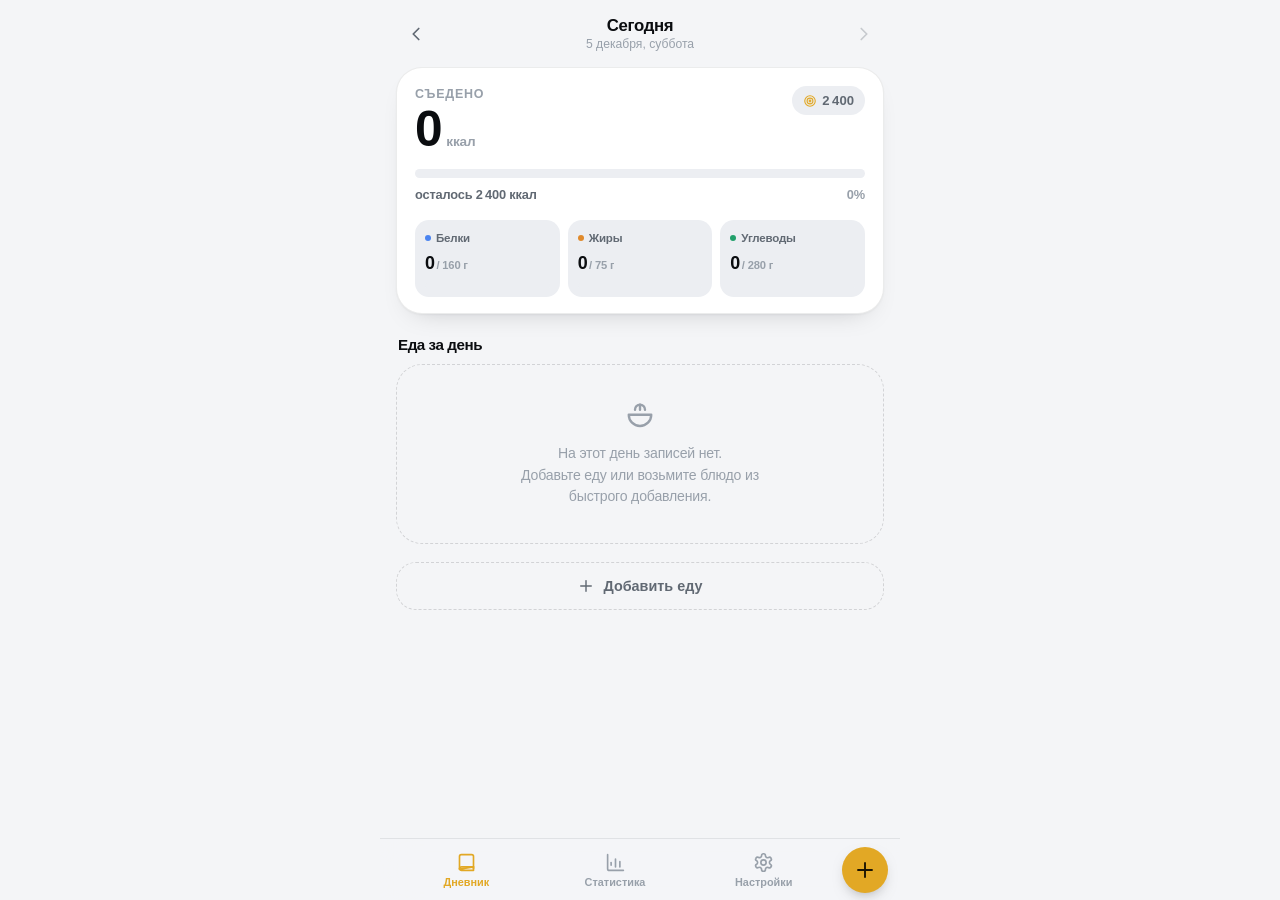
==== commit 9b814179: "2.1: плоский список еды, КБЖУ по компонентам, без профиля, выбор модели, вес в статистике - Убраны п" ====
--- a/index.html
+++ b/index.html
@@ -97,11 +97,17 @@
       <div class="chips" id="quick-list"></div>
     </section>
 
-    <section class="meals" id="meals-list"></section>
+    <section class="entries-block">
+      <div class="section-head">
+        <h2>Еда за день</h2>
+        <span class="section-sub" id="entries-count"></span>
+      </div>
+      <div class="entries" id="entries-list"></div>
+    </section>
 
     <button class="add-btn" data-action="add">
       <i data-icon="plus" data-size="18"></i>
-      <span>Добавить приём пищи</span>
+      <span>Добавить еду</span>
     </button>
   </main>
 
@@ -134,6 +140,12 @@
         <span class="card-sub" id="stats-weight-sub">—</span>
       </div>
       <div class="spark" id="stats-spark"></div>
+      <div class="weight-input-row">
+        <input type="text" id="weight-input" placeholder="Ваш вес, кг" inputmode="decimal"
+          autocomplete="off">
+        <button class="btn primary" data-action="add-weight">Записать</button>
+      </div>
+      <div class="weight-list" id="weight-list"></div>
     </section>
   </main>
 
@@ -141,60 +153,22 @@
   <main class="screen" id="screen-settings">
     <header class="page-head"><h1>Настройки</h1></header>
 
-    <section class="card">
-      <div class="card-head"><h2>Профиль</h2></div>
-      <p class="hint">Нужен, чтобы нейросеть точнее оценивала порции, а нормы считались под вас.</p>
-      <div class="segmented" id="seg-sex">
-        <button class="seg" data-action="profile-sex" data-val="m">Мужчина</button>
-        <button class="seg" data-action="profile-sex" data-val="f">Женщина</button>
-      </div>
-      <div class="grid-2">
-        <label class="field"><span>Возраст</span>
-          <input type="number" id="set-age" min="10" max="100" inputmode="numeric" placeholder="25">
-        </label>
-        <label class="field"><span>Рост, см</span>
-          <input type="number" id="set-height" min="100" max="230" inputmode="numeric" placeholder="180">
-        </label>
-      </div>
-      <div class="grid-2">
-        <label class="field"><span>Вес, кг</span>
-          <input type="number" id="set-weight" min="20" max="300" step="0.1" inputmode="decimal" placeholder="80">
-        </label>
-        <label class="field"><span>Активность</span>
-          <select id="set-activity">
-            <option value="1.2">Сидячая</option>
-            <option value="1.375">Легкая</option>
-            <option value="1.55">Средняя</option>
-            <option value="1.725">Высокая</option>
-            <option value="1.9">Очень высокая</option>
-          </select>
-        </label>
-      </div>
-      <div class="segmented" id="seg-goal">
-        <button class="seg" data-action="profile-goal" data-val="cut">Похудение</button>
-        <button class="seg" data-action="profile-goal" data-val="maintain">Поддержка</button>
-        <button class="seg" data-action="profile-goal" data-val="bulk">Набор</button>
-      </div>
-      <button class="btn secondary block" data-action="calc-norms">
-        <i data-icon="sparkles" data-size="16"></i><span>Рассчитать норму под меня</span>
-      </button>
-    </section>
 
     <section class="card">
       <div class="card-head"><h2>Дневная норма</h2></div>
       <div class="field">
         <span>Калории, ккал</span>
-        <input type="number" id="set-cal" min="0" step="10" inputmode="numeric">
+        <input type="text" id="set-cal" inputmode="numeric">
       </div>
       <div class="grid-3">
         <label class="field"><span>Белки</span>
-          <input type="number" id="set-protein" min="0" step="1" inputmode="numeric">
+          <input type="text" id="set-protein" inputmode="numeric">
         </label>
         <label class="field"><span>Жиры</span>
-          <input type="number" id="set-fats" min="0" step="1" inputmode="numeric">
+          <input type="text" id="set-fats" inputmode="numeric">
         </label>
         <label class="field"><span>Углеводы</span>
-          <input type="number" id="set-carbs" min="0" step="1" inputmode="numeric">
+          <input type="text" id="set-carbs" inputmode="numeric">
         </label>
       </div>
     </section>
@@ -225,7 +199,18 @@
         <span class="status-text" id="key-status"></span>
       </div>
       <label class="field"><span>Модель</span>
-        <input type="text" id="set-model" placeholder="google/gemini-2.5-flash" autocomplete="off" spellcheck="false">
+        <select id="set-model">
+          <option value="google/gemini-2.5-flash">Gemini 2.5 Flash — по умолчанию</option>
+          <option value="google/gemini-2.5-flash-lite">Gemini 2.5 Flash Lite — дешевле</option>
+          <option value="openai/gpt-4o-mini">GPT-4o mini</option>
+          <option value="openai/gpt-4.1-mini">GPT-4.1 mini</option>
+          <option value="anthropic/claude-3.5-haiku">Claude 3.5 Haiku</option>
+          <option value="qwen/qwen2.5-vl-72b-instruct">Qwen 2.5 VL 72B</option>
+          <option value="__custom">Другая модель…</option>
+        </select>
+      </label>
+      <label class="field" id="model-custom-field" hidden><span>Название модели в OpenRouter</span>
+        <input type="text" id="set-model-custom" placeholder="например, google/gemini-2.5-pro" autocomplete="off" spellcheck="false">
       </label>
     </section>
 
@@ -263,7 +248,7 @@
     <button class="tab" data-action="nav" data-screen="screen-settings">
       <i data-icon="settings" data-size="21"></i><span>Настройки</span>
     </button>
-    <button class="tab-add" data-action="add" aria-label="Добавить приём пищи">
+    <button class="tab-add" data-action="add" aria-label="Добавить еду">
       <i data-icon="plus" data-size="24"></i>
     </button>
   </nav>
@@ -277,7 +262,7 @@
     <section class="pane active" id="pane-capture">
       <header class="pane-head">
         <button class="icon-btn" data-action="close-flow" aria-label="Закрыть"><i data-icon="x" data-size="22"></i></button>
-        <h2 id="capture-title">Новый приём пищи</h2>
+        <h2 id="capture-title">Новая запись</h2>
         <span class="pane-head-spacer"></span>
       </header>
 
@@ -311,10 +296,6 @@
         </label>
         <div class="desc-foot"><span>Можно без фото — просто опишите блюдо</span><span id="desc-count">0 / 300</span></div>
 
-        <div class="field">
-          <span>Приём пищи</span>
-          <div class="chips chips-tight" id="capture-meals"></div>
-        </div>
       </div>
 
       <footer class="pane-foot">
@@ -355,29 +336,25 @@
           <input type="text" id="res-name" placeholder="Например: Овсянка с бананом" autocomplete="off" maxlength="120">
         </label>
 
-        <div class="field">
-          <span>Приём пищи</span>
-          <div class="chips chips-tight" id="res-meals"></div>
-        </div>
 
         <div class="grid-2">
           <label class="field"><span>Вес порции, г</span>
-            <input type="number" id="res-weight" min="0" step="1" inputmode="decimal" placeholder="250">
+            <input type="text" id="res-weight" inputmode="decimal" placeholder="250">
           </label>
           <label class="field"><span>Калории</span>
-            <input type="number" id="res-kcal" min="0" step="1" inputmode="decimal" placeholder="350">
+            <input type="text" id="res-kcal" inputmode="decimal" placeholder="350">
           </label>
         </div>
 
         <div class="grid-3">
           <label class="field"><span>Белки, г</span>
-            <input type="number" id="res-protein" min="0" step="0.1" inputmode="decimal" placeholder="15">
+            <input type="text" id="res-protein" inputmode="decimal" placeholder="15">
           </label>
           <label class="field"><span>Жиры, г</span>
-            <input type="number" id="res-fats" min="0" step="0.1" inputmode="decimal" placeholder="12">
+            <input type="text" id="res-fats" inputmode="decimal" placeholder="12">
           </label>
           <label class="field"><span>Углеводы, г</span>
-            <input type="number" id="res-carbs" min="0" step="0.1" inputmode="decimal" placeholder="40">
+            <input type="text" id="res-carbs" inputmode="decimal" placeholder="40">
           </label>
         </div>
 
--- a/css/style.css
+++ b/css/style.css
@@ -499,42 +499,9 @@
   color: var(--accent);
 }
 
-/* ---------- Приёмы пищи ---------- */
-
-.meals { display: flex; flex-direction: column; gap: 18px; margin-top: 22px; }
-
-.meal-head {
-  display: flex;
-  align-items: center;
-  gap: 8px;
-  margin: 0 2px 8px;
-}
-.meal-icon {
-  width: 24px;
-  height: 24px;
-  display: grid;
-  place-items: center;
-  color: var(--text-3);
-}
-.meal-head h3 {
-  font-size: 0.92rem;
-  font-weight: 700;
-  flex: 0 1 auto;
-  min-width: 0;
-  white-space: nowrap;
-  overflow: hidden;
-  text-overflow: ellipsis;
-}
-.meal-sum {
-  margin-left: auto;
-  font-size: 0.8rem;
-  font-weight: 650;
-  color: var(--text-2);
-  font-variant-numeric: tabular-nums;
-  white-space: nowrap;
-  flex-shrink: 0;
-}
-
+/* ---------- Список еды ---------- */
+
+.entries-block { margin-top: 22px; }
 .entries { display: flex; flex-direction: column; gap: 8px; }
 
 .entry {
@@ -1047,23 +1014,48 @@
 
 .components { display: flex; flex-direction: column; gap: 1px; margin-bottom: 16px; }
 .comp {
-  display: flex;
-  align-items: baseline;
-  gap: 8px;
   padding: 9px 0;
   border-bottom: 1px solid var(--border);
-  font-size: 0.82rem;
-}
-.comp:last-child { border-bottom: 0; }
+}
+.comp:last-of-type { border-bottom: 0; }
+
+.comp-top {
+  display: flex;
+  align-items: baseline;
+  gap: 10px;
+}
 .comp-name {
   flex: 1;
   min-width: 0;
+  font-size: 0.84rem;
+  font-weight: 600;
   overflow: hidden;
   text-overflow: ellipsis;
   white-space: nowrap;
 }
-.comp-grams { color: var(--text-3); font-size: 0.76rem; white-space: nowrap; }
-.comp-kcal { font-weight: 650; font-variant-numeric: tabular-nums; white-space: nowrap; }
+.comp-kcal {
+  font-size: 0.82rem;
+  font-weight: 700;
+  font-variant-numeric: tabular-nums;
+  white-space: nowrap;
+}
+
+.comp-macros {
+  display: flex;
+  flex-wrap: wrap;
+  gap: 4px 12px;
+  margin-top: 3px;
+  font-size: 0.74rem;
+  color: var(--text-2);
+  font-variant-numeric: tabular-nums;
+}
+.comp-macros > span {
+  display: inline-flex;
+  align-items: center;
+  gap: 4px;
+  white-space: nowrap;
+}
+.comp-macros .dot { width: 5px; height: 5px; }
 
 .components-title {
   font-size: 0.78rem;
@@ -1315,6 +1307,81 @@
 .spark { height: 70px; display: flex; align-items: center; }
 .spark svg { width: 100%; height: 100%; overflow: visible; }
 
+.weight-input-row {
+  display: flex;
+  gap: 8px;
+  margin-top: 14px;
+}
+.weight-input-row input {
+  flex: 1;
+  min-width: 0;
+  padding: 13px 14px;
+  border-radius: var(--r-md);
+  border: 1px solid var(--border);
+  background: var(--surface-2);
+  color: var(--text);
+  font-size: 16px;
+  outline: none;
+  transition: border-color 0.15s ease, background 0.15s ease;
+  -webkit-appearance: none;
+  appearance: none;
+}
+.weight-input-row input:focus {
+  border-color: var(--accent);
+  background: var(--surface);
+}
+.weight-input-row .btn { flex-shrink: 0; }
+
+.weight-list { margin-top: 8px; }
+
+.weight-row {
+  display: flex;
+  align-items: center;
+  gap: 10px;
+  padding: 9px 0;
+  border-top: 1px solid var(--border);
+}
+.weight-row-date {
+  flex: 1;
+  min-width: 0;
+  font-size: 0.84rem;
+  color: var(--text-2);
+  overflow: hidden;
+  text-overflow: ellipsis;
+  white-space: nowrap;
+}
+.weight-row-val {
+  font-weight: 700;
+  font-variant-numeric: tabular-nums;
+  font-size: 0.9rem;
+  white-space: nowrap;
+}
+.weight-row-val em {
+  font-style: normal;
+  font-size: 0.7rem;
+  font-weight: 600;
+  color: var(--text-3);
+  margin-left: 3px;
+}
+.weight-row-del {
+  width: 26px;
+  height: 26px;
+  border-radius: 50%;
+  display: grid;
+  place-items: center;
+  color: var(--text-3);
+  background: var(--surface-2);
+  flex-shrink: 0;
+}
+.weight-row-del:active { background: var(--danger-soft); color: var(--danger); }
+
+.weight-empty {
+  text-align: center;
+  color: var(--text-3);
+  font-size: 0.8rem;
+  padding: 12px 0 2px;
+}
+
 /* ---------- Разное ---------- */
 
 .save-btn { margin-top: 4px; }
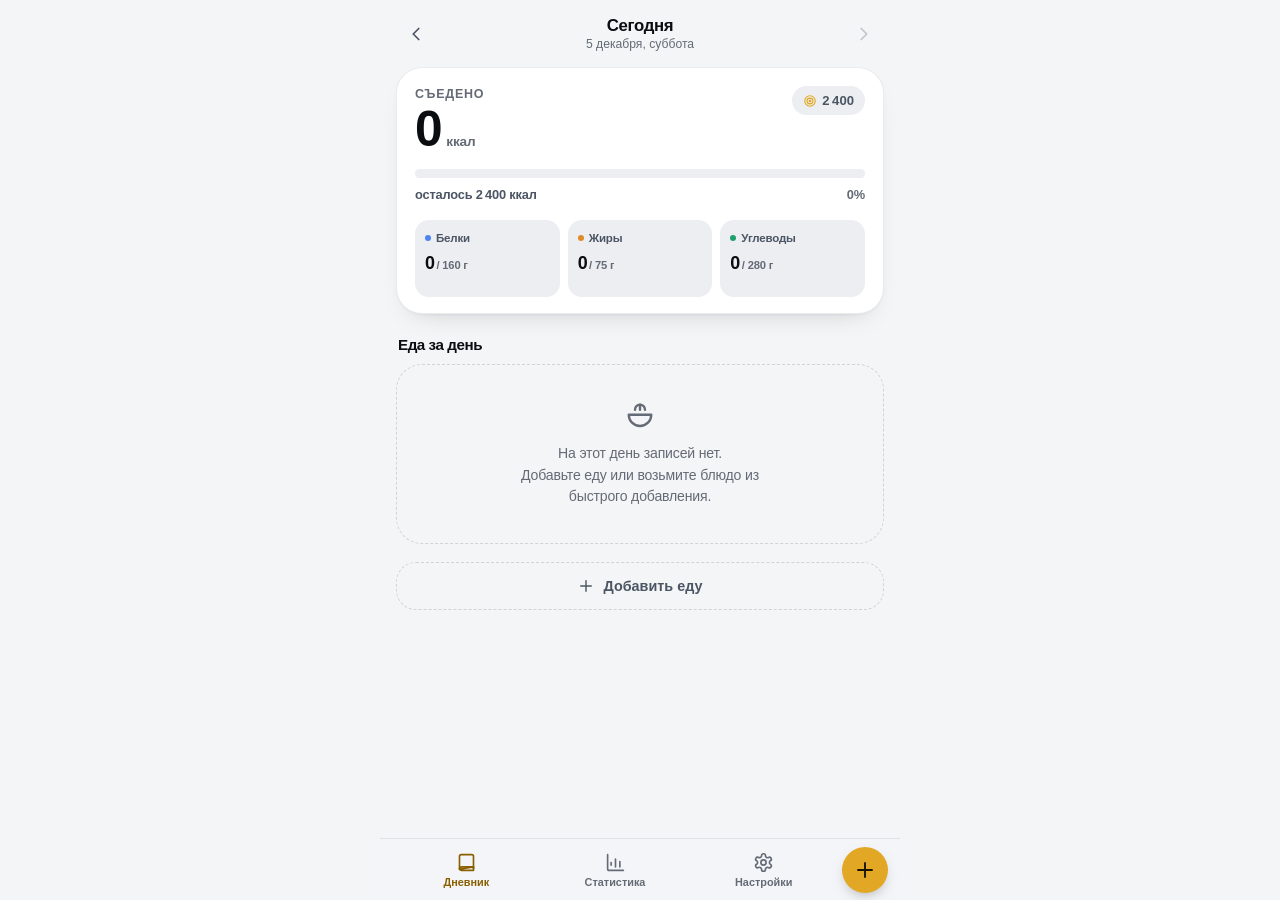
==== commit 837b1301: "QA: 147 автотестов, фиксы NaN, доступности и контраста Тесты - scripts/e2e-tests.js: 125 проверок ло" ====
--- a/index.html
+++ b/index.html
@@ -142,7 +142,7 @@
       <div class="spark" id="stats-spark"></div>
       <div class="weight-input-row">
         <input type="text" id="weight-input" placeholder="Ваш вес, кг" inputmode="decimal"
-          autocomplete="off">
+          autocomplete="off" aria-label="Вес в килограммах">
         <button class="btn primary" data-action="add-weight">Записать</button>
       </div>
       <div class="weight-list" id="weight-list"></div>
@@ -158,7 +158,7 @@
       <div class="card-head"><h2>Дневная норма</h2></div>
       <div class="field">
         <span>Калории, ккал</span>
-        <input type="text" id="set-cal" inputmode="numeric">
+        <input type="text" id="set-cal" inputmode="numeric" aria-label="Дневная норма калорий">
       </div>
       <div class="grid-3">
         <label class="field"><span>Белки</span>
@@ -188,7 +188,7 @@
       <div class="field">
         <span>API-ключ OpenRouter</span>
         <div class="input-row">
-          <input type="password" id="set-api-key" placeholder="sk-or-v1-…" autocomplete="off" spellcheck="false">
+          <input type="password" id="set-api-key" placeholder="sk-or-v1-…" autocomplete="off" spellcheck="false" aria-label="API-ключ OpenRouter">
           <button class="icon-btn soft" id="btn-toggle-key" data-action="toggle-key" aria-label="Показать ключ">
             <i data-icon="eye" data-size="18"></i>
           </button>
--- a/css/style.css
+++ b/css/style.css
@@ -12,18 +12,19 @@
   --surface-2: #eceef2;
   --surface-3: #e2e5ea;
   --text: #0b0d10;
-  --text-2: #616973;
-  --text-3: #98a0aa;
+  --text-2: #4b5563;
+  --text-3: #646b76;
   --border: rgba(11, 13, 16, 0.08);
   --border-strong: rgba(11, 13, 16, 0.14);
   --accent: #e2a825;
+  --accent-text: #8a5f00; /* тот же акцент, но читаемый как текст */
   --accent-ink: #1b1403;
   --accent-soft: rgba(226, 168, 37, 0.14);
   --protein: #4b84f0;
   --fats: #e08a2b;
   --carbs: #22a06b;
-  --danger: #e5484d;
-  --danger-soft: rgba(229, 72, 77, 0.1);
+  --danger: #d92d20;
+  --danger-soft: rgba(217, 45, 32, 0.1);
   --ok: #22a06b;
   --shadow-card: 0 1px 2px rgba(11, 13, 16, 0.04), 0 12px 28px -18px rgba(11, 13, 16, 0.25);
   --shadow-float: 0 8px 24px -6px rgba(11, 13, 16, 0.24);
@@ -41,11 +42,12 @@
   --surface-2: #1c1f24;
   --surface-3: #262a31;
   --text: #f3f4f6;
-  --text-2: #9aa1ab;
-  --text-3: #6d747e;
+  --text-2: #b3b9c2;
+  --text-3: #8a919b;
   --border: rgba(255, 255, 255, 0.08);
   --border-strong: rgba(255, 255, 255, 0.16);
   --accent: #f2c14e;
+  --accent-text: #f2c14e;
   --accent-ink: #171204;
   --accent-soft: rgba(242, 193, 78, 0.14);
   --protein: #6aa1ff;
@@ -399,10 +401,17 @@
 }
 .section-head h2 { font-size: 0.95rem; font-weight: 700; }
 
+.section-sub {
+  font-size: 0.76rem;
+  font-weight: 600;
+  color: var(--text-3);
+  white-space: nowrap;
+}
+
 .text-btn {
   font-size: 0.82rem;
   font-weight: 650;
-  color: var(--accent);
+  color: var(--accent-text);
   padding: 4px 2px;
   flex-shrink: 0;
 }
@@ -496,7 +505,7 @@
 .meal-chip.active {
   background: var(--accent-soft);
   border-color: var(--accent);
-  color: var(--accent);
+  color: var(--accent-text);
 }
 
 /* ---------- Список еды ---------- */
@@ -784,7 +793,7 @@
   border-radius: var(--r-md);
   transition: color 0.15s ease;
 }
-.tab.active { color: var(--accent); }
+.tab.active { color: var(--accent-text); }
 
 .tab-add {
   flex: 0 0 auto;
